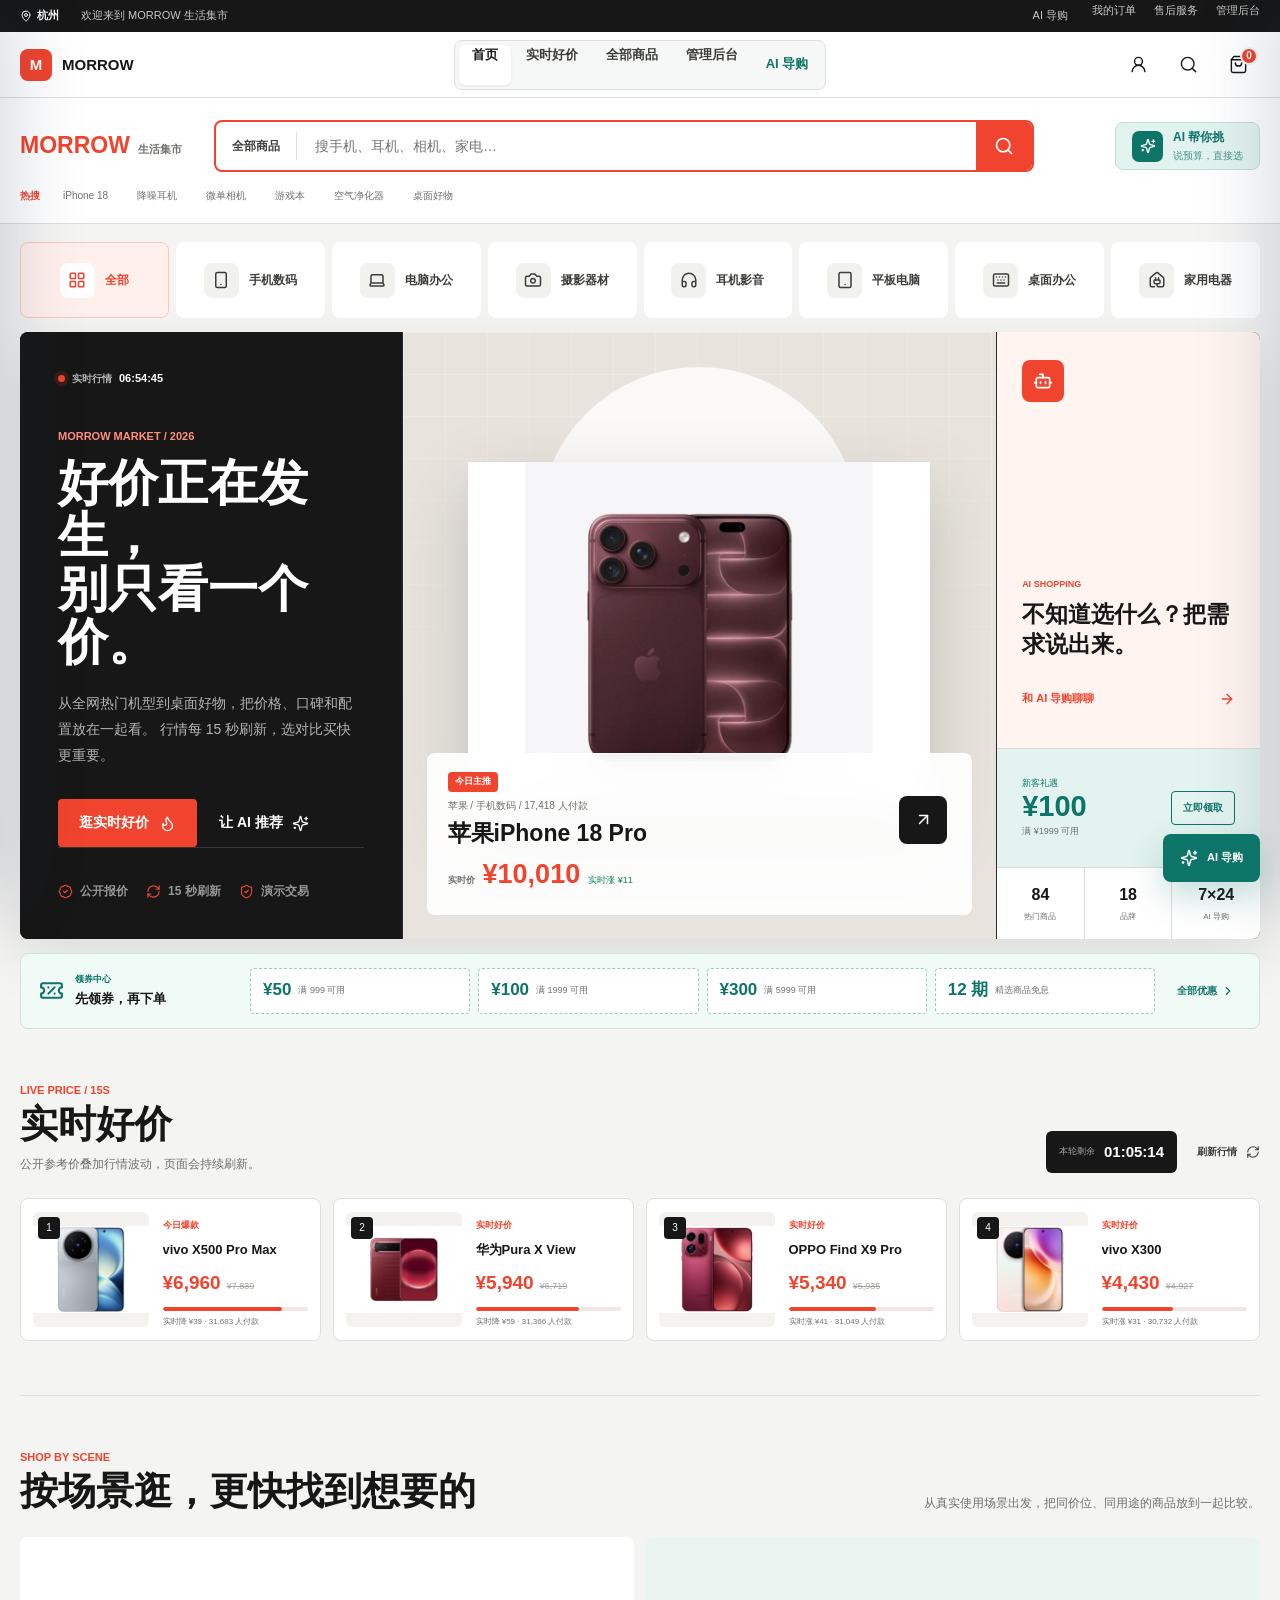
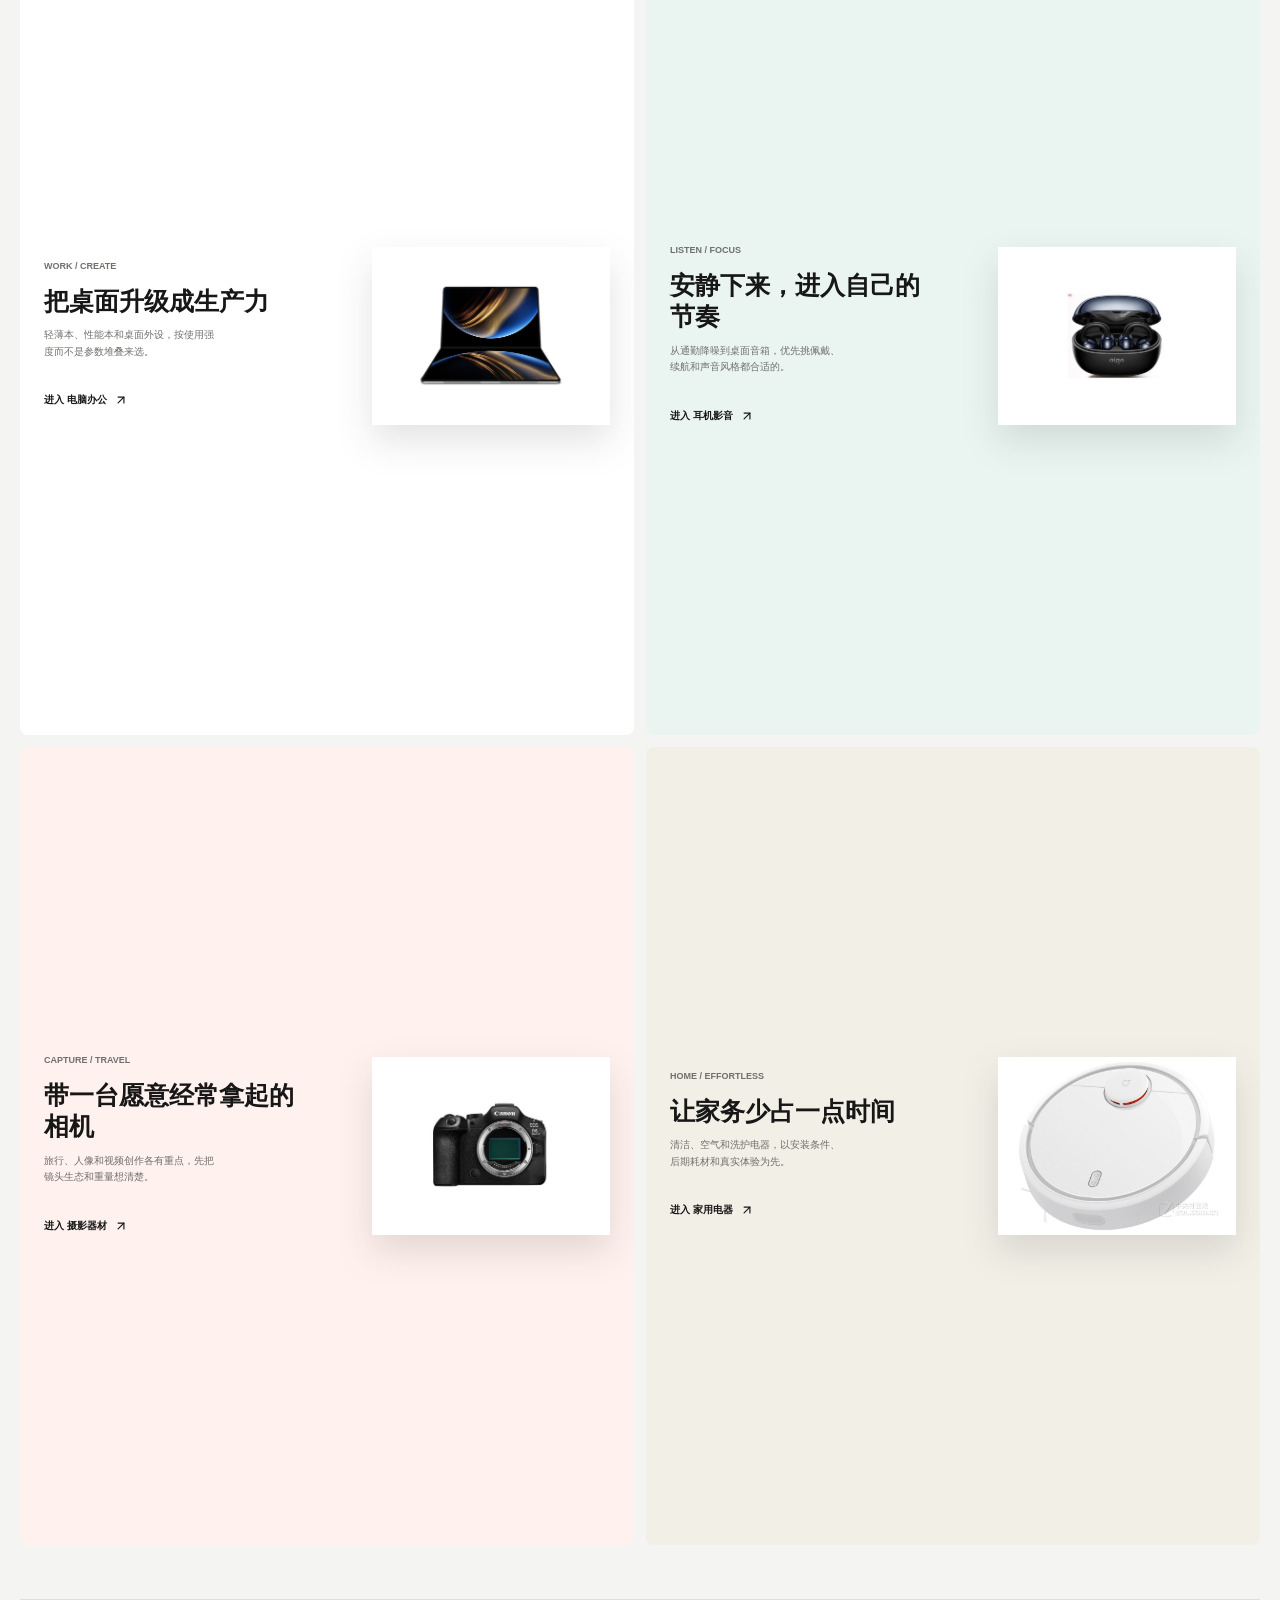
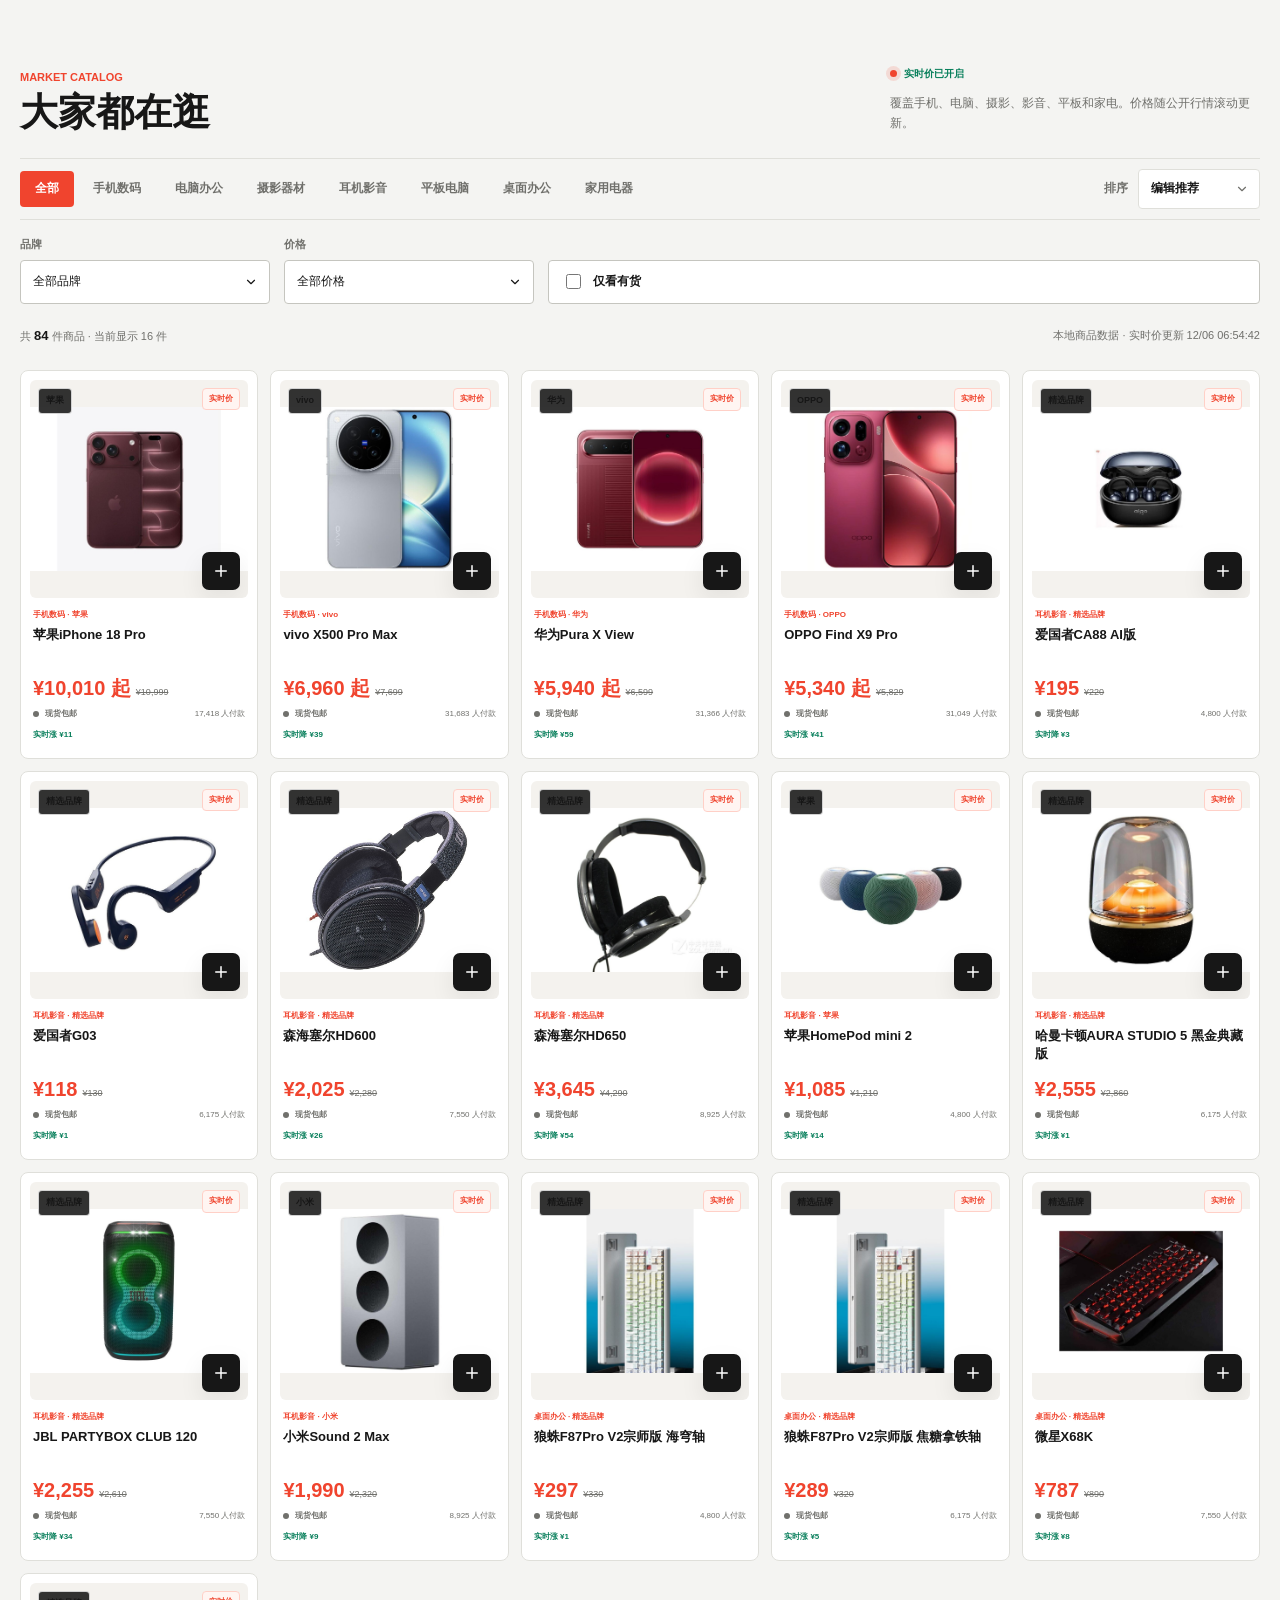
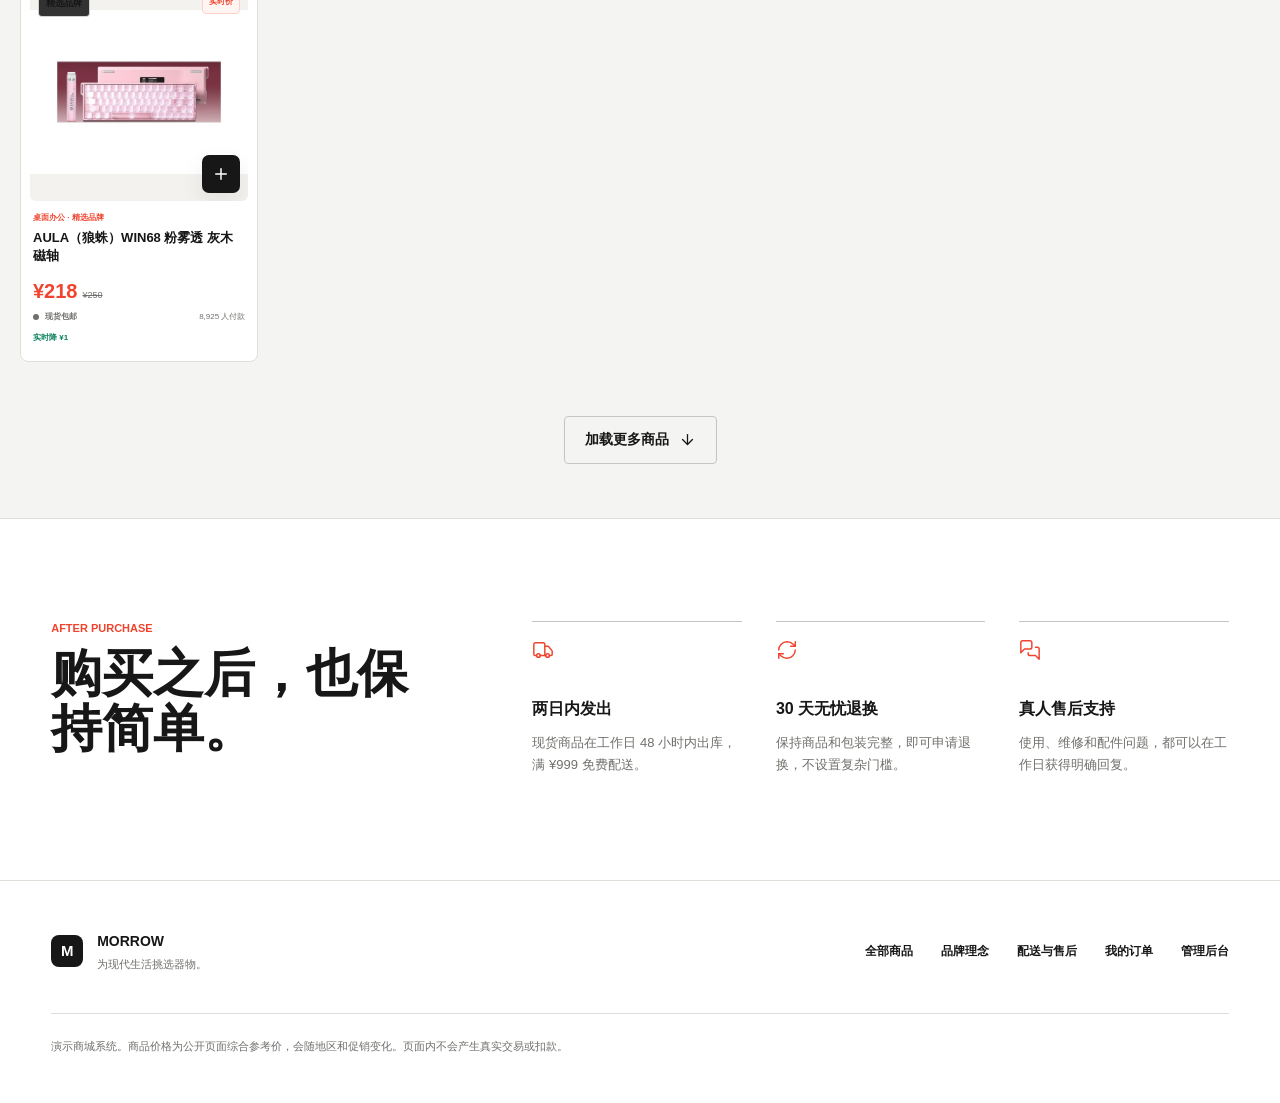
==== index.html @ 758bc99a "fix: polish responsive layout and restore admin access" ====
<!doctype html>
<html lang="zh-CN">
  <head>
    <meta charset="UTF-8" />
    <meta name="viewport" content="width=device-width, initial-scale=1" />
    <meta
      name="description"
      content="MORROW 2026 数码家电精选商城，覆盖手机、电脑、相机与家用电器。"
    />
    <meta name="theme-color" content="#f4f7fb" />
    <title>MORROW 器物商店</title>
    <link rel="icon" href="./assets/favicon.svg" type="image/svg+xml" />
    <link rel="stylesheet" href="./styles.css?v=20261019-5" />
  </head>
  <body>
    <a class="skip-link" href="#main-content">跳到主要内容</a>

    <div id="app" class="app-shell">
      <div class="market-ribbon">
        <div class="market-ribbon-inner">
          <span class="market-location">
            <i data-lucide="map-pin" aria-hidden="true"></i>
            杭州
          </span>
          <span>欢迎来到 MORROW 生活集市</span>
          <div class="market-ribbon-links">
            <button type="button" data-action="open-support">AI 导购</button>
            <a href="./orders/">我的订单</a>
            <a class="ribbon-service" href="./service/">售后服务</a>
            <a href="./admin/">管理后台</a>
          </div>
        </div>
      </div>

      <header class="site-header" aria-label="主导航">
        <a class="brand" href="#store" data-route="store" aria-label="MORROW 首页">
          <span class="brand-mark">M</span>
          <span class="brand-word">MORROW</span>
        </a>

        <nav class="desktop-nav" aria-label="商店导航">
          <a class="is-active" href="#store" data-route="store">首页</a>
          <a href="#deals" data-scroll-target="deals">实时好价</a>
          <a href="#catalog" data-scroll-target="catalog">全部商品</a>
          <a href="./admin/">管理后台</a>
          <button type="button" data-action="open-support">AI 导购</button>
        </nav>

        <div class="header-actions">
          <a class="icon-button header-account" href="./orders/" aria-label="我的订单">
            <i data-lucide="user-round" aria-hidden="true"></i>
          </a>
          <button class="icon-button" type="button" data-action="open-search" aria-label="搜索商品">
            <i data-lucide="search" aria-hidden="true"></i>
          </button>
          <button class="icon-button header-cart" type="button" data-action="open-cart" aria-label="打开购物袋">
            <i data-lucide="shopping-bag" aria-hidden="true"></i>
            <span class="cart-count" data-cart-count aria-hidden="true">0</span>
          </button>
          <button class="icon-button mobile-menu-button" type="button" data-action="open-menu" aria-label="打开菜单">
            <i data-lucide="menu" aria-hidden="true"></i>
          </button>
        </div>
      </header>

      <main id="main-content" tabindex="-1">
        <section id="store-view" class="view" data-view="store">
          <section class="market-search-band" aria-label="商品搜索">
            <div class="market-search-inner">
              <a class="market-wordmark" href="#store" data-route="store">
                <strong>MORROW</strong>
                <span>生活集市</span>
              </a>
              <form class="market-search" data-market-search role="search">
                <span class="market-search-scope">全部商品</span>
                <input
                  type="search"
                  data-market-search-input
                  placeholder="搜手机、耳机、相机、家电…"
                  autocomplete="off"
                  aria-label="搜索全部商品"
                />
                <button type="submit" aria-label="搜索">
                  <i data-lucide="search" aria-hidden="true"></i>
                </button>
              </form>
              <button class="ai-pick-button" type="button" data-action="open-support">
                <span class="ai-pick-mark"><i data-lucide="sparkles" aria-hidden="true"></i></span>
                <span><strong>AI 帮你挑</strong><small>说预算，直接选</small></span>
              </button>
            </div>
            <div class="market-hotwords" aria-label="热门搜索">
              <span>热搜</span>
              <button type="button" data-search-term="iPhone 18">iPhone 18</button>
              <button type="button" data-search-term="降噪耳机">降噪耳机</button>
              <button type="button" data-search-term="微单相机">微单相机</button>
              <button type="button" data-search-term="游戏本">游戏本</button>
              <button type="button" data-search-term="空气净化器">空气净化器</button>
              <button type="button" data-search-term="人体工学">桌面好物</button>
            </div>
          </section>

          <nav class="category-dock" aria-label="热门分类">
            <button class="category-dock-item is-active" type="button" data-category="all" data-scroll-target="catalog">
              <span><i data-lucide="layout-grid" aria-hidden="true"></i></span>
              <strong>全部</strong>
            </button>
            <button class="category-dock-item" type="button" data-category="phone" data-scroll-target="catalog">
              <span><i data-lucide="smartphone" aria-hidden="true"></i></span>
              <strong>手机数码</strong>
            </button>
            <button class="category-dock-item" type="button" data-category="computer" data-scroll-target="catalog">
              <span><i data-lucide="laptop" aria-hidden="true"></i></span>
              <strong>电脑办公</strong>
            </button>
            <button class="category-dock-item" type="button" data-category="camera" data-scroll-target="catalog">
              <span><i data-lucide="camera" aria-hidden="true"></i></span>
              <strong>摄影器材</strong>
            </button>
            <button class="category-dock-item" type="button" data-category="audio" data-scroll-target="catalog">
              <span><i data-lucide="headphones" aria-hidden="true"></i></span>
              <strong>耳机影音</strong>
            </button>
            <button class="category-dock-item" type="button" data-category="tablet" data-scroll-target="catalog">
              <span><i data-lucide="tablet" aria-hidden="true"></i></span>
              <strong>平板电脑</strong>
            </button>
            <button class="category-dock-item" type="button" data-category="desk" data-scroll-target="catalog">
              <span><i data-lucide="keyboard" aria-hidden="true"></i></span>
              <strong>桌面办公</strong>
            </button>
            <button class="category-dock-item" type="button" data-category="appliance" data-scroll-target="catalog">
              <span><i data-lucide="house-plug" aria-hidden="true"></i></span>
              <strong>家用电器</strong>
            </button>
          </nav>

          <section class="market-hero" aria-labelledby="hero-title">
            <div class="hero-discovery">
              <div class="live-status">
                <span class="live-pulse" aria-hidden="true"></span>
                <span>实时行情</span>
                <strong data-market-clock>--:--:--</strong>
              </div>
              <p class="eyebrow">MORROW MARKET / 2026</p>
              <h1 id="hero-title">好价正在发生，<br />别只看一个价。</h1>
              <p class="hero-intro">
                从全网热门机型到桌面好物，把价格、口碑和配置放在一起看。
                行情每 15 秒刷新，选对比买快更重要。
              </p>
              <div class="hero-actions">
                <a class="button button-primary" href="#deals" data-scroll-target="deals">
                  逛实时好价
                  <i data-lucide="flame" aria-hidden="true"></i>
                </a>
                <button class="text-button" type="button" data-action="open-support">
                  让 AI 推荐
                  <i data-lucide="sparkles" aria-hidden="true"></i>
                </button>
              </div>
              <div class="hero-meta" aria-label="商城服务信息">
                <span><i data-lucide="badge-check" aria-hidden="true"></i> 公开报价</span>
                <span><i data-lucide="refresh-cw" aria-hidden="true"></i> 15 秒刷新</span>
                <span><i data-lucide="shield-check" aria-hidden="true"></i> 演示交易</span>
              </div>
            </div>

            <div class="hero-feature" data-hero-product>
              <div class="hero-feature-glow" aria-hidden="true"></div>
              <div class="hero-feature-media">
                <img
                  data-hero-image
                  src="./assets/catalog/phone-009-2177461.jpg"
                  alt="本期主推商品"
                  width="1000"
                  height="750"
                />
              </div>
              <div class="hero-feature-info">
                <span class="hero-feature-label">今日主推</span>
                <p data-hero-subtitle>iPhone 18 / 2026 新品</p>
                <h2 data-hero-name>iPhone 18 Pro Max</h2>
                <div class="hero-feature-price">
                  <span>实时价</span>
                  <strong data-hero-price>¥10,999</strong>
                  <small data-hero-change>行情更新中</small>
                </div>
                <button class="stage-link" type="button" data-hero-open aria-label="查看本期主推商品">
                  <i data-lucide="arrow-up-right" aria-hidden="true"></i>
                </button>
              </div>
            </div>

            <aside class="hero-rail" aria-label="商城服务">
              <article class="hero-rail-card is-ai">
                <span class="hero-rail-icon"><i data-lucide="bot" aria-hidden="true"></i></span>
                <p>AI SHOPPING</p>
                <h2>不知道选什么？把需求说出来。</h2>
                <button type="button" data-action="open-support">
                  和 AI 导购聊聊
                  <i data-lucide="arrow-right" aria-hidden="true"></i>
                </button>
              </article>
              <article class="hero-rail-card is-coupon">
                <div>
                  <span>新客礼遇</span>
                  <strong>¥100</strong>
                  <small>满 ¥1999 可用</small>
                </div>
                <button type="button" data-action="claim-coupon">立即领取</button>
              </article>
              <div class="hero-rail-stats">
                <div><strong data-product-count>84</strong><span>热门商品</span></div>
                <div><strong data-brand-count>18</strong><span>品牌</span></div>
                <div><strong>7×24</strong><span>AI 导购</span></div>
              </div>
            </aside>
          </section>

          <section class="coupon-strip" aria-label="优惠券">
            <div class="coupon-strip-label">
              <i data-lucide="ticket-percent" aria-hidden="true"></i>
              <div><span>领券中心</span><strong>先领券，再下单</strong></div>
            </div>
            <div class="coupon-list">
              <button type="button" data-action="claim-coupon"><strong>¥50</strong><span>满 999 可用</span></button>
              <button type="button" data-action="claim-coupon"><strong>¥100</strong><span>满 1999 可用</span></button>
              <button type="button" data-action="claim-coupon"><strong>¥300</strong><span>满 5999 可用</span></button>
              <button type="button" data-action="claim-coupon"><strong>12 期</strong><span>精选商品免息</span></button>
            </div>
            <button class="coupon-more" type="button" data-action="claim-coupon">
              全部优惠
              <i data-lucide="chevron-right" aria-hidden="true"></i>
            </button>
          </section>

          <section id="deals" class="deal-section" aria-labelledby="deal-title">
            <div class="market-section-head">
              <div>
                <p class="eyebrow">LIVE PRICE / 15S</p>
                <h2 id="deal-title">实时好价</h2>
                <p>公开参考价叠加行情波动，页面会持续刷新。</p>
              </div>
              <div class="deal-head-actions">
                <div class="deal-countdown">
                  <span>本轮剩余</span>
                  <strong data-deal-countdown>--:--:--</strong>
                </div>
                <button class="text-button" type="button" data-action="refresh-prices">
                  刷新行情
                  <i data-lucide="refresh-cw" aria-hidden="true"></i>
                </button>
              </div>
            </div>
            <div class="deal-grid" data-deal-grid aria-live="polite"></div>
          </section>

          <section id="story" class="scene-section" aria-labelledby="scene-title">
            <div class="market-section-head">
              <div>
                <p class="eyebrow">SHOP BY SCENE</p>
                <h2 id="scene-title">按场景逛，更快找到想要的</h2>
              </div>
              <p>从真实使用场景出发，把同价位、同用途的商品放到一起比较。</p>
            </div>
            <div class="scene-grid" data-scene-grid></div>
          </section>

          <section id="catalog" class="catalog-section" aria-labelledby="catalog-title">
            <div class="catalog-heading">
              <div>
                <p class="eyebrow">MARKET CATALOG</p>
                <h2 id="catalog-title">大家都在逛</h2>
              </div>
              <div class="catalog-heading-note">
                <span class="live-status">
                  <span class="live-pulse" aria-hidden="true"></span>
                  实时价已开启
                </span>
                <p>覆盖手机、电脑、摄影、影音、平板和家电。价格随公开行情滚动更新。</p>
              </div>
            </div>

            <div class="catalog-toolbar">
              <div class="filter-row" aria-label="商品分类">
                <button class="filter-button is-active" type="button" data-category="all">全部</button>
                <button class="filter-button" type="button" data-category="phone">手机数码</button>
                <button class="filter-button" type="button" data-category="computer">电脑办公</button>
                <button class="filter-button" type="button" data-category="camera">摄影器材</button>
                <button class="filter-button" type="button" data-category="audio">耳机影音</button>
                <button class="filter-button" type="button" data-category="tablet">平板电脑</button>
                <button class="filter-button" type="button" data-category="desk">桌面办公</button>
                <button class="filter-button" type="button" data-category="appliance">家用电器</button>
              </div>

              <label class="sort-control">
                <span>排序</span>
                <select data-sort aria-label="商品排序">
                  <option value="featured">编辑推荐</option>
                  <option value="price-asc">价格从低到高</option>
                  <option value="price-desc">价格从高到低</option>
                  <option value="newest">新品优先</option>
                </select>
                <i data-lucide="chevron-down" aria-hidden="true"></i>
              </label>
            </div>

            <div class="advanced-filters">
              <label>
                <span>品牌</span>
                <select data-brand-filter aria-label="按品牌筛选">
                  <option value="all">全部品牌</option>
                </select>
                <i data-lucide="chevron-down" aria-hidden="true"></i>
              </label>
              <label>
                <span>价格</span>
                <select data-price-filter aria-label="按价格筛选">
                  <option value="all">全部价格</option>
                  <option value="0-1999">¥1999 以下</option>
                  <option value="2000-4999">¥2000 - ¥4999</option>
                  <option value="5000-9999">¥5000 - ¥9999</option>
                  <option value="10000-999999">¥10000 以上</option>
                </select>
                <i data-lucide="chevron-down" aria-hidden="true"></i>
              </label>
              <label class="stock-filter">
                <input type="checkbox" data-stock-filter />
                <span>仅看有货</span>
              </label>
            </div>

            <div class="catalog-meta" data-catalog-meta>
              <span>正在读取商品数据...</span>
            </div>
            <div id="catalog-grid" class="catalog-grid" aria-live="polite"></div>
            <div class="catalog-more">
              <button class="button button-secondary" type="button" data-action="load-more" hidden>
                加载更多商品
                <i data-lucide="arrow-down" aria-hidden="true"></i>
              </button>
            </div>
          </section>

          <section id="service" class="service-band" aria-labelledby="service-title">
            <div class="service-intro">
              <p class="eyebrow">AFTER PURCHASE</p>
              <h2 id="service-title">购买之后，也保持简单。</h2>
            </div>
            <div class="service-list">
              <article>
                <i data-lucide="truck" aria-hidden="true"></i>
                <h3>两日内发出</h3>
                <p>现货商品在工作日 48 小时内出库，满 ¥999 免费配送。</p>
              </article>
              <article>
                <i data-lucide="refresh-cw" aria-hidden="true"></i>
                <h3>30 天无忧退换</h3>
                <p>保持商品和包装完整，即可申请退换，不设置复杂门槛。</p>
              </article>
              <article>
                <i data-lucide="messages-square" aria-hidden="true"></i>
                <h3>真人售后支持</h3>
                <p>使用、维修和配件问题，都可以在工作日获得明确回复。</p>
              </article>
            </div>
          </section>
        </section>

        <section id="product-view" class="view page-view" data-view="product" hidden></section>
        <section id="checkout-view" class="view page-view" data-view="checkout" hidden></section>
        <section id="confirmation-view" class="view page-view" data-view="confirmation" hidden></section>
      </main>

      <footer class="site-footer">
        <div class="footer-brand">
          <span class="brand-mark">M</span>
          <div>
            <strong>MORROW</strong>
            <p>为现代生活挑选器物。</p>
          </div>
        </div>
        <div class="footer-links">
          <a href="#catalog" data-scroll-target="catalog">全部商品</a>
          <a href="#story" data-scroll-target="story">品牌理念</a>
          <a href="./service/">配送与售后</a>
          <a href="./orders/">我的订单</a>
          <a href="./admin/">管理后台</a>
        </div>
        <p class="footer-note">
          演示商城系统。商品价格为公开页面综合参考价，会随地区和促销变化。页面内不会产生真实交易或扣款。
        </p>
      </footer>
    </div>

    <div class="search-overlay" data-search-overlay hidden>
      <div class="search-panel" role="dialog" aria-modal="true" aria-labelledby="search-title">
        <div class="search-panel-head">
          <h2 id="search-title">搜索器物</h2>
          <button class="icon-button" type="button" data-action="close-search" aria-label="关闭搜索">
            <i data-lucide="x" aria-hidden="true"></i>
          </button>
        </div>
        <label class="search-field">
          <i data-lucide="search" aria-hidden="true"></i>
          <input
            type="search"
            data-search-input
            placeholder="搜索 iPhone、Mate、相机或家电"
            autocomplete="off"
          />
        </label>
        <div class="search-suggestions">
          <p>常用搜索</p>
          <button type="button" data-search-term="iPhone 18">iPhone 18</button>
          <button type="button" data-search-term="Mate 80">Mate 80</button>
          <button type="button" data-search-term="相机">相机</button>
          <button type="button" data-search-term="小米">小米</button>
        </div>
      </div>
    </div>

    <div class="drawer-scrim" data-drawer-scrim hidden></div>

    <aside class="cart-drawer" data-cart-drawer aria-hidden="true" aria-labelledby="cart-title">
      <div class="drawer-head">
        <div>
          <p class="eyebrow">YOUR BAG</p>
          <h2 id="cart-title">购物袋</h2>
        </div>
        <button class="icon-button" type="button" data-action="close-cart" aria-label="关闭购物袋">
          <i data-lucide="x" aria-hidden="true"></i>
        </button>
      </div>
      <div class="cart-content" data-cart-content></div>
      <div class="cart-footer" data-cart-footer></div>
    </aside>

    <aside class="mobile-menu" data-mobile-menu aria-hidden="true" aria-labelledby="mobile-menu-title">
      <div class="drawer-head">
        <div>
          <p class="eyebrow">NAVIGATION</p>
          <h2 id="mobile-menu-title">菜单</h2>
        </div>
        <button class="icon-button" type="button" data-action="close-menu" aria-label="关闭菜单">
          <i data-lucide="x" aria-hidden="true"></i>
        </button>
      </div>
      <nav class="mobile-nav-links" aria-label="移动端导航">
        <a href="#catalog" data-scroll-target="catalog">选购</a>
        <a href="./service/">配送与售后</a>
        <a href="./orders/">我的订单</a>
        <a href="./admin/">管理后台</a>
        <button type="button" data-action="open-search">搜索</button>
      </nav>
      <p class="mobile-menu-note">MORROW 器物商店 / 演示版本</p>
    </aside>

    <div id="toast-region" class="toast-region" aria-live="polite" aria-atomic="true"></div>

    <script src="./data/catalog.js?v=20261019-5"></script>
    <script src="./assets/vendor/lucide.min.js"></script>
    <script src="./support.js?v=20261019-5" defer></script>
    <script src="./app.js?v=20261019-5" defer></script>
  </body>
</html>
---- styles.css ----
:root {
  --paper: #f4f7fb;
  --paper-deep: #e8edf3;
  --surface: #ffffff;
  --surface-muted: #edf1f6;
  --ink: #0c1015;
  --ink-soft: #303844;
  --muted: #697386;
  --line: #d6dde7;
  --line-strong: #b9c3d0;
  --accent: #1e4fff;
  --accent-strong: #1041e3;
  --accent-soft: #e7ecff;
  --success: #126b4a;
  --success-soft: #e3f3ed;
  --error: #b42318;
  --error-soft: #fdecea;
  --shadow-soft: 0 20px 60px rgba(28, 47, 82, 0.11);
  --shadow-card: 0 16px 38px rgba(28, 47, 82, 0.09);
  --font-display: "Segoe UI Variable Display", "Bahnschrift", "Arial Narrow",
    "Microsoft YaHei", sans-serif;
  --font-body: "Segoe UI Variable Text", "Aptos", "Microsoft YaHei", sans-serif;
  --radius-sm: 2px;
  --radius-md: 4px;
  --header-height: 76px;
}

* {
  box-sizing: border-box;
}

html {
  scroll-behavior: smooth;
}

body {
  margin: 0;
  min-width: 320px;
  background: var(--paper);
  color: var(--ink);
  font-family: var(--font-body);
  font-size: 16px;
  line-height: 1.55;
  -webkit-font-smoothing: antialiased;
  text-rendering: optimizeLegibility;
}

body.is-locked {
  overflow: hidden;
}

button,
input,
select,
textarea {
  color: inherit;
  font: inherit;
}

button,
a {
  -webkit-tap-highlight-color: transparent;
}

button {
  border: 0;
}

a {
  color: inherit;
  text-decoration: none;
}

img {
  display: block;
  max-width: 100%;
}

h1,
h2,
h3,
p {
  margin: 0;
}

h1,
h2,
h3,
.brand-word,
.price,
.metric-value {
  font-family: var(--font-display);
  letter-spacing: 0;
}

button:focus-visible,
a:focus-visible,
input:focus-visible,
select:focus-visible,
textarea:focus-visible {
  outline: 2px solid var(--accent);
  outline-offset: 3px;
}

::selection {
  background: var(--accent);
  color: #ffffff;
}

[hidden] {
  display: none !important;
}

.skip-link {
  position: fixed;
  z-index: 2000;
  top: 12px;
  left: 12px;
  padding: 10px 14px;
  transform: translateY(-160%);
  background: var(--ink);
  color: #ffffff;
  opacity: 0;
  transition: transform 180ms ease;
  visibility: hidden;
}

.skip-link:focus {
  transform: translateY(0);
  opacity: 1;
  visibility: visible;
}

.app-shell {
  min-height: 100vh;
  min-height: 100dvh;
}

.site-header {
  position: sticky;
  z-index: 100;
  top: 0;
  display: grid;
  grid-template-columns: 1fr auto 1fr;
  align-items: center;
  height: var(--header-height);
  padding: 0 clamp(20px, 4vw, 64px);
  border-bottom: 1px solid rgba(185, 195, 208, 0.66);
  background: rgba(244, 247, 251, 0.88);
  backdrop-filter: blur(18px);
}

.brand {
  display: inline-flex;
  align-items: center;
  justify-self: start;
  gap: 10px;
  min-height: 44px;
}

.brand-mark {
  display: grid;
  width: 29px;
  height: 29px;
  place-items: center;
  border-radius: var(--radius-md);
  background: var(--ink);
  color: #ffffff;
  font-family: var(--font-display);
  font-size: 14px;
  font-weight: 800;
}

.brand-word {
  font-size: 14px;
  font-weight: 800;
}

.desktop-nav {
  display: flex;
  align-items: center;
  gap: clamp(20px, 2.5vw, 36px);
  justify-self: center;
  font-size: 14px;
  font-weight: 650;
}

.desktop-nav a,
.footer-links a {
  position: relative;
}

.desktop-nav a::after,
.footer-links a::after {
  position: absolute;
  right: 0;
  bottom: -4px;
  left: 0;
  height: 1px;
  transform: scaleX(0);
  transform-origin: right;
  background: currentColor;
  content: "";
  transition: transform 180ms ease;
}

.desktop-nav a:hover::after,
.footer-links a:hover::after {
  transform: scaleX(1);
  transform-origin: left;
}

.header-actions {
  display: flex;
  align-items: center;
  gap: 6px;
  justify-self: end;
}

.icon-button {
  position: relative;
  display: inline-grid;
  width: 44px;
  height: 44px;
  cursor: pointer;
  place-items: center;
  border-radius: var(--radius-md);
  background: transparent;
  color: var(--ink);
  transition:
    background-color 180ms ease,
    transform 180ms ease;
}

.icon-button:hover {
  background: var(--paper-deep);
}

.icon-button:active {
  transform: scale(0.96);
}

.icon-button svg {
  width: 19px;
  height: 19px;
  stroke-width: 1.8;
}

.cart-count {
  position: absolute;
  top: 4px;
  right: 2px;
  display: grid;
  min-width: 18px;
  height: 18px;
  padding: 0 4px;
  place-items: center;
  border: 2px solid var(--paper);
  border-radius: 999px;
  background: var(--accent);
  color: #ffffff;
  font-size: 10px;
  font-weight: 800;
  line-height: 1;
}

.mobile-menu-button {
  display: none;
}

.view {
  animation: view-in 420ms cubic-bezier(0.22, 1, 0.36, 1) both;
}

.view.is-leaving {
  animation: view-out 160ms ease both;
}

@keyframes view-in {
  from {
    opacity: 0;
    transform: translateY(12px);
  }
  to {
    opacity: 1;
    transform: translateY(0);
  }
}

@keyframes view-out {
  to {
    opacity: 0;
  }
}

.eyebrow {
  color: var(--accent);
  font-size: 11px;
  font-weight: 800;
  line-height: 1.3;
}

.button {
  display: inline-flex;
  min-height: 48px;
  align-items: center;
  justify-content: center;
  gap: 10px;
  padding: 0 20px;
  cursor: pointer;
  border: 1px solid transparent;
  border-radius: var(--radius-sm);
  font-size: 14px;
  font-weight: 750;
  white-space: nowrap;
  transition:
    transform 180ms ease,
    background-color 180ms ease,
    border-color 180ms ease,
    color 180ms ease;
}

.button:hover {
  transform: translateY(-2px);
}

.button:active {
  transform: translateY(0) scale(0.99);
}

.button svg,
.text-button svg {
  width: 17px;
  height: 17px;
  stroke-width: 1.8;
}

.button-primary {
  background: var(--accent);
  color: #ffffff;
}

.button-primary:hover {
  background: var(--accent-strong);
}

.button-secondary {
  border-color: var(--line-strong);
  background: transparent;
  color: var(--ink);
}

.button-secondary:hover {
  border-color: var(--ink);
  background: var(--surface);
}

.button-light {
  border-color: rgba(255, 255, 255, 0.28);
  background: #ffffff;
  color: var(--ink);
}

.button-block {
  width: 100%;
}

.text-button {
  display: inline-flex;
  min-height: 44px;
  align-items: center;
  gap: 9px;
  padding: 0;
  cursor: pointer;
  background: transparent;
  color: var(--ink-soft);
  font-size: 14px;
  font-weight: 700;
}

.text-button:hover {
  color: var(--accent);
}

.hero {
  display: grid;
  min-height: calc(100dvh - var(--header-height));
  grid-template-columns: minmax(360px, 0.86fr) minmax(480px, 1.14fr);
  gap: clamp(32px, 5vw, 88px);
  align-items: center;
  padding: clamp(52px, 7vw, 104px) clamp(20px, 4vw, 64px) clamp(44px, 6vw, 84px);
}

.hero-copy {
  max-width: 590px;
  padding-top: 18px;
}

.hero h1 {
  max-width: 640px;
  margin-top: 18px;
  font-size: clamp(58px, 7.4vw, 116px);
  font-weight: 760;
  line-height: 0.91;
}

.hero-intro {
  max-width: 480px;
  margin-top: 30px;
  color: var(--muted);
  font-size: clamp(16px, 1.4vw, 19px);
  line-height: 1.75;
}

.hero-actions {
  display: flex;
  flex-wrap: wrap;
  align-items: center;
  gap: 22px;
  margin-top: 34px;
}

.hero-meta {
  display: flex;
  flex-wrap: wrap;
  gap: 18px;
  margin-top: 42px;
  color: var(--muted);
  font-size: 12px;
  font-weight: 650;
}

.hero-meta span {
  display: inline-flex;
  align-items: center;
  gap: 7px;
}

.hero-meta svg {
  width: 15px;
  height: 15px;
  color: var(--accent);
  stroke-width: 1.8;
}

.hero-stage {
  position: relative;
  min-height: 620px;
  align-self: end;
  border-radius: var(--radius-md);
  background:
    linear-gradient(135deg, rgba(255, 255, 255, 0.62), transparent 52%),
    var(--paper-deep);
  overflow: hidden;
}

.hero-stage::before {
  position: absolute;
  z-index: 0;
  top: 11%;
  right: 8%;
  width: 56%;
  height: 56%;
  border: 1px solid rgba(30, 79, 255, 0.2);
  border-radius: 50%;
  content: "";
}

.hero-stage-image {
  position: absolute;
  inset: 0 18% 0 10%;
}

.hero-stage-image img {
  width: 100%;
  height: 100%;
  object-fit: cover;
  object-position: center 58%;
}

.hero-product-note {
  position: absolute;
  right: 24px;
  bottom: 24px;
  display: grid;
  max-width: 290px;
  grid-template-columns: auto 1fr auto;
  gap: 12px;
  align-items: start;
  padding: 18px;
  border: 1px solid rgba(255, 255, 255, 0.74);
  border-radius: var(--radius-md);
  background: rgba(255, 255, 255, 0.86);
  box-shadow: var(--shadow-card);
  backdrop-filter: blur(16px);
}

.status-dot {
  width: 8px;
  height: 8px;
  margin-top: 5px;
  border-radius: 50%;
  background: var(--success);
  box-shadow: 0 0 0 4px var(--success-soft);
}

.hero-product-note p {
  color: var(--muted);
  font-size: 11px;
  font-weight: 750;
}

.hero-product-note strong {
  display: block;
  margin-top: 2px;
  font-family: var(--font-display);
  font-size: 15px;
}

.hero-product-note span {
  display: block;
  margin-top: 3px;
  color: var(--muted);
  font-size: 11px;
}

.hero-price {
  margin-top: 0;
  color: var(--accent);
  font-size: 15px;
}

.stage-link {
  position: absolute;
  top: 24px;
  right: 24px;
  display: grid;
  width: 48px;
  height: 48px;
  cursor: pointer;
  place-items: center;
  border-radius: var(--radius-sm);
  background: var(--accent);
  color: #ffffff;
  transition:
    transform 180ms ease,
    background-color 180ms ease;
}

.stage-link:hover {
  transform: translateY(-2px);
  background: var(--accent-strong);
}

.stage-link svg {
  width: 19px;
  height: 19px;
}

.statement-band {
  padding: clamp(72px, 8vw, 124px) clamp(20px, 4vw, 64px);
  border-top: 1px solid var(--line);
  border-bottom: 1px solid var(--line);
  background: var(--paper-deep);
}

.statement-layout {
  display: grid;
  max-width: 1420px;
  grid-template-columns: minmax(0, 1.15fr) minmax(320px, 0.85fr);
  gap: clamp(52px, 8vw, 140px);
  align-items: end;
  margin: 22px auto 0;
}

.statement-layout h2 {
  max-width: 840px;
  font-size: clamp(38px, 5vw, 76px);
  font-weight: 720;
  line-height: 1.08;
}

.statement-copy > p {
  max-width: 560px;
  color: var(--muted);
  font-size: 16px;
  line-height: 1.85;
}

.statement-metrics {
  display: grid;
  grid-template-columns: repeat(3, minmax(0, 1fr));
  gap: 18px;
  margin-top: 42px;
  padding-top: 24px;
  border-top: 1px solid var(--line-strong);
}

.statement-metrics strong {
  display: block;
  font-family: var(--font-display);
  font-size: clamp(25px, 2.4vw, 38px);
  line-height: 1;
}

.statement-metrics span {
  display: block;
  margin-top: 10px;
  color: var(--muted);
  font-size: 11px;
}

.catalog-section {
  padding: clamp(76px, 8vw, 128px) clamp(20px, 4vw, 64px);
}

.catalog-heading {
  display: grid;
  max-width: 1420px;
  grid-template-columns: minmax(0, 1fr) minmax(260px, 420px);
  gap: 48px;
  align-items: end;
  margin: 0 auto;
}

.catalog-heading h2 {
  margin-top: 12px;
  font-size: clamp(42px, 5vw, 72px);
  font-weight: 730;
  line-height: 1;
}

.catalog-heading > p {
  color: var(--muted);
  font-size: 15px;
  line-height: 1.75;
}

.catalog-toolbar {
  display: flex;
  max-width: 1420px;
  align-items: center;
  justify-content: space-between;
  gap: 32px;
  margin: 46px auto 28px;
  padding: 16px 0;
  border-top: 1px solid var(--line);
  border-bottom: 1px solid var(--line);
}

.filter-row {
  display: flex;
  align-items: center;
  gap: 4px;
  overflow-x: auto;
  scrollbar-width: none;
}

.filter-row::-webkit-scrollbar {
  display: none;
}

.filter-button {
  min-height: 40px;
  padding: 0 15px;
  cursor: pointer;
  border-radius: var(--radius-sm);
  background: transparent;
  color: var(--muted);
  font-size: 13px;
  font-weight: 700;
  white-space: nowrap;
  transition:
    background-color 180ms ease,
    color 180ms ease;
}

.filter-button:hover {
  color: var(--ink);
}

.filter-button.is-active {
  background: var(--ink);
  color: #ffffff;
}

.sort-control {
  position: relative;
  display: flex;
  flex: 0 0 auto;
  align-items: center;
  gap: 10px;
  color: var(--muted);
  font-size: 12px;
  font-weight: 700;
}

.sort-control select {
  min-height: 40px;
  padding: 0 36px 0 12px;
  cursor: pointer;
  appearance: none;
  border: 1px solid var(--line);
  border-radius: var(--radius-sm);
  background: var(--surface);
  color: var(--ink);
  font-size: 12px;
}

.sort-control svg {
  position: absolute;
  right: 11px;
  width: 14px;
  height: 14px;
  pointer-events: none;
}

.catalog-grid {
  display: grid;
  max-width: 1420px;
  grid-auto-flow: dense;
  grid-template-columns: repeat(4, minmax(0, 1fr));
  gap: clamp(36px, 4vw, 68px) clamp(16px, 2.2vw, 32px);
  margin: 0 auto;
}

.product-card {
  position: relative;
  min-width: 0;
}

.product-card.is-featured {
  grid-column: span 2;
}

.product-card-media {
  position: relative;
  aspect-ratio: 4 / 5;
  cursor: pointer;
  border-radius: var(--radius-sm);
  background: var(--surface-muted);
  overflow: hidden;
}

.product-card.is-featured .product-card-media {
  aspect-ratio: 16 / 10.5;
}

.product-card-media img {
  width: 100%;
  height: 100%;
  object-fit: cover;
  transition: transform 700ms cubic-bezier(0.22, 1, 0.36, 1);
}

.product-card:hover .product-card-media img {
  transform: scale(1.035);
}

.quick-add {
  position: absolute;
  right: 12px;
  bottom: 12px;
  display: grid;
  width: 46px;
  height: 46px;
  transform: translateY(8px);
  cursor: pointer;
  place-items: center;
  border-radius: var(--radius-sm);
  background: var(--surface);
  color: var(--ink);
  box-shadow: var(--shadow-card);
  opacity: 0;
  transition:
    opacity 180ms ease,
    transform 180ms ease,
    background-color 180ms ease,
    color 180ms ease;
}

.product-card:hover .quick-add,
.quick-add:focus-visible {
  transform: translateY(0);
  opacity: 1;
}

.quick-add:hover {
  background: var(--accent);
  color: #ffffff;
}

.quick-add:disabled {
  cursor: not-allowed;
  background: var(--surface-muted);
  color: var(--muted);
}

.quick-add svg {
  width: 18px;
  height: 18px;
}

.product-card-content {
  display: grid;
  grid-template-columns: minmax(0, 1fr) auto;
  gap: 14px;
  align-items: start;
  padding-top: 15px;
}

.product-card-series {
  color: var(--muted);
  font-size: 10px;
  font-weight: 750;
}

.product-card h3 {
  margin-top: 5px;
  font-size: 15px;
  font-weight: 720;
  line-height: 1.35;
}

.product-card-description {
  max-width: 42ch;
  margin-top: 8px;
  color: var(--muted);
  font-size: 12px;
  line-height: 1.6;
}

.product-card-variant-note {
  margin-top: 9px;
  color: var(--accent);
  font-size: 10px;
  font-weight: 750;
}

.product-card-price {
  display: flex;
  align-items: baseline;
  gap: 7px;
  padding-top: 17px;
  font-family: var(--font-display);
  font-size: 14px;
  font-weight: 720;
  white-space: nowrap;
}

.product-card-price del {
  color: var(--muted);
  font-size: 11px;
  font-weight: 500;
}

.product-stock {
  display: inline-flex;
  align-items: center;
  gap: 6px;
  margin-top: 10px;
  color: var(--success);
  font-size: 10px;
  font-weight: 750;
}

.product-stock::before {
  width: 6px;
  height: 6px;
  border-radius: 50%;
  background: currentColor;
  content: "";
}

.product-stock.is-low {
  color: var(--error);
}

.catalog-empty {
  grid-column: 1 / -1;
  display: grid;
  min-height: 360px;
  place-items: center;
  border: 1px solid var(--line);
  border-radius: var(--radius-md);
  background: var(--surface);
  text-align: center;
}

.catalog-empty-inner {
  max-width: 420px;
  padding: 40px 20px;
}

.catalog-empty svg {
  width: 30px;
  height: 30px;
  color: var(--accent);
  stroke-width: 1.5;
}

.catalog-empty h3 {
  margin-top: 18px;
  font-size: 22px;
}

.catalog-empty p {
  margin-top: 8px;
  color: var(--muted);
  font-size: 14px;
}

.catalog-empty .button {
  margin-top: 24px;
}

.skeleton-card {
  min-width: 0;
}

.skeleton-card.is-featured {
  grid-column: span 2;
}

.skeleton-media {
  aspect-ratio: 4 / 5;
  border-radius: var(--radius-sm);
  background:
    linear-gradient(100deg, transparent 30%, rgba(255, 255, 255, 0.76) 50%, transparent 70%),
    var(--paper-deep);
  background-size: 220% 100%;
  animation: shimmer 1.2s linear infinite;
}

.skeleton-card.is-featured .skeleton-media {
  aspect-ratio: 16 / 10.5;
}

.skeleton-line {
  height: 12px;
  margin-top: 14px;
  border-radius: 999px;
  background: var(--paper-deep);
}

.skeleton-line.is-short {
  width: 58%;
}

@keyframes shimmer {
  to {
    background-position: -220% 0;
  }
}

.service-band {
  display: grid;
  grid-template-columns: minmax(280px, 0.72fr) minmax(560px, 1.28fr);
  gap: clamp(44px, 7vw, 120px);
  padding: clamp(76px, 8vw, 124px) clamp(20px, 4vw, 64px);
  border-top: 1px solid var(--line);
  background: var(--surface);
}

.service-intro h2 {
  margin-top: 12px;
  font-size: clamp(36px, 4vw, 58px);
  line-height: 1.06;
}

.service-list {
  display: grid;
  grid-template-columns: repeat(3, minmax(0, 1fr));
  gap: 34px;
  align-items: start;
}

.service-list article {
  padding-top: 17px;
  border-top: 1px solid var(--line-strong);
}

.service-list svg {
  width: 22px;
  height: 22px;
  color: var(--accent);
  stroke-width: 1.6;
}

.service-list h3 {
  margin-top: 28px;
  font-size: 16px;
}

.service-list p {
  margin-top: 10px;
  color: var(--muted);
  font-size: 13px;
  line-height: 1.75;
}

.site-footer {
  display: grid;
  grid-template-columns: 1fr auto;
  gap: 40px;
  align-items: center;
  padding: 48px clamp(20px, 4vw, 64px);
  border-top: 1px solid var(--line);
  background: var(--surface);
  color: var(--ink);
}

.footer-brand {
  display: flex;
  align-items: center;
  gap: 14px;
}

.footer-brand .brand-mark {
  background: var(--ink);
  color: #ffffff;
}

.footer-brand strong {
  font-family: var(--font-display);
  font-size: 14px;
}

.footer-brand p,
.footer-note {
  margin-top: 3px;
  color: var(--muted);
  font-size: 11px;
}

.footer-links {
  display: flex;
  gap: 28px;
  font-size: 12px;
  font-weight: 650;
}

.footer-note {
  grid-column: 1 / -1;
  margin: 0;
  padding-top: 24px;
  border-top: 1px solid var(--line);
}

.page-view {
  min-height: calc(100dvh - var(--header-height));
  padding: clamp(40px, 5vw, 76px) clamp(20px, 4vw, 64px) 96px;
}

.page-topline {
  display: flex;
  max-width: 1420px;
  align-items: center;
  justify-content: space-between;
  gap: 20px;
  margin: 0 auto 34px;
  padding-bottom: 18px;
  border-bottom: 1px solid var(--line);
}

.back-button {
  display: inline-flex;
  min-height: 44px;
  align-items: center;
  gap: 9px;
  padding: 0;
  cursor: pointer;
  background: transparent;
  color: var(--muted);
  font-size: 13px;
  font-weight: 700;
}

.back-button:hover {
  color: var(--ink);
}

.back-button svg {
  width: 17px;
  height: 17px;
}

.page-kicker {
  color: var(--muted);
  font-size: 11px;
  font-weight: 750;
}

.product-detail {
  display: grid;
  max-width: 1420px;
  grid-template-columns: minmax(0, 1.08fr) minmax(380px, 0.92fr);
  gap: clamp(44px, 7vw, 112px);
  align-items: start;
  margin: 0 auto;
}

.product-gallery {
  display: grid;
  grid-template-columns: 82px minmax(0, 1fr);
  gap: 14px;
}

.gallery-main {
  position: relative;
  grid-column: 2;
  grid-row: 1;
  aspect-ratio: 4 / 5;
  border-radius: var(--radius-sm);
  background: var(--surface-muted);
  overflow: hidden;
}

.gallery-main img {
  width: 100%;
  height: 100%;
  object-fit: cover;
  transition:
    transform 260ms ease,
    filter 260ms ease;
}

.gallery-main.is-panorama {
  aspect-ratio: 16 / 10;
  background: #090b0e;
}

.gallery-thumbnails {
  display: grid;
  grid-column: 1;
  grid-row: 1;
  align-content: start;
  gap: 10px;
}

.gallery-thumb {
  aspect-ratio: 1;
  padding: 0;
  cursor: pointer;
  border: 1px solid transparent;
  border-radius: var(--radius-sm);
  background: var(--surface-muted);
  overflow: hidden;
}

.gallery-thumb.is-active {
  border-color: var(--accent);
}

.gallery-thumb img {
  width: 100%;
  height: 100%;
  object-fit: cover;
  transition:
    transform 260ms ease,
    filter 260ms ease;
}

.gallery-counter {
  position: absolute;
  right: 14px;
  bottom: 14px;
  min-width: 48px;
  padding: 7px 9px;
  border-radius: 999px;
  background: rgba(14, 18, 24, 0.78);
  color: #ffffff;
  font-size: 11px;
  font-weight: 750;
  text-align: center;
  backdrop-filter: blur(8px);
}

.product-info {
  position: sticky;
  top: calc(var(--header-height) + 32px);
}

.product-info .series {
  color: var(--accent);
  font-size: 11px;
  font-weight: 800;
}

.product-info h1 {
  margin-top: 11px;
  font-size: clamp(42px, 5vw, 72px);
  font-weight: 730;
  line-height: 1;
}

.product-rating {
  display: flex;
  flex-wrap: wrap;
  align-items: center;
  gap: 12px;
  margin-top: 18px;
  color: var(--muted);
  font-size: 12px;
}

.rating-stars {
  display: inline-flex;
  gap: 2px;
  color: var(--accent);
}

.rating-stars svg {
  width: 14px;
  height: 14px;
  fill: currentColor;
  stroke-width: 1.5;
}

.product-price-line {
  display: flex;
  align-items: baseline;
  gap: 12px;
  margin-top: 24px;
  font-family: var(--font-display);
}

.product-price-line .price {
  font-size: 25px;
  font-weight: 750;
}

.product-price-line del {
  color: var(--muted);
  font-size: 14px;
}

.product-description {
  max-width: 58ch;
  margin-top: 22px;
  color: var(--muted);
  font-size: 15px;
  line-height: 1.8;
}

.selected-variant-summary {
  margin-top: 10px;
  color: var(--muted);
  font-size: 13px;
  font-weight: 650;
}

.option-section {
  margin-top: 32px;
  padding-top: 25px;
  border-top: 1px solid var(--line);
}

.option-head {
  display: flex;
  align-items: center;
  justify-content: space-between;
  gap: 20px;
}

.option-head strong {
  font-size: 13px;
}

.option-head span {
  color: var(--muted);
  font-size: 12px;
}

.color-options {
  display: flex;
  flex-wrap: wrap;
  gap: 10px;
  margin-top: 14px;
}

.variant-options {
  display: flex;
  flex-wrap: wrap;
  gap: 10px;
  margin-top: 14px;
}

.variant-option {
  display: grid;
  min-width: 118px;
  min-height: 55px;
  align-content: center;
  gap: 3px;
  padding: 8px 14px;
  cursor: pointer;
  border: 1px solid var(--line);
  border-radius: var(--radius-sm);
  background: var(--surface);
  color: var(--muted);
  text-align: left;
}

.variant-option strong {
  color: inherit;
  font-size: 13px;
}

.variant-option span {
  color: var(--muted);
  font-size: 10px;
}

.variant-option:hover,
.variant-option.is-active {
  border-color: var(--ink);
  background: var(--ink);
  color: #ffffff;
}

.variant-option:hover span,
.variant-option.is-active span {
  color: rgba(255, 255, 255, 0.72);
}

.color-option {
  display: inline-flex;
  min-height: 44px;
  align-items: center;
  gap: 9px;
  padding: 0 14px;
  cursor: pointer;
  border: 1px solid var(--line);
  border-radius: var(--radius-sm);
  background: transparent;
  color: var(--muted);
  font-size: 12px;
  font-weight: 700;
}

.color-option:hover,
.color-option.is-active {
  border-color: var(--ink);
  color: var(--ink);
}

.color-swatch {
  width: 16px;
  height: 16px;
  border: 1px solid rgba(12, 16, 21, 0.15);
  border-radius: 50%;
  background: var(--swatch);
  box-shadow: inset 0 0 0 2px rgba(255, 255, 255, 0.32);
}

.purchase-row {
  display: grid;
  grid-template-columns: 120px minmax(0, 1fr);
  gap: 12px;
  margin-top: 18px;
}

.quantity-stepper {
  display: grid;
  min-height: 50px;
  grid-template-columns: 40px 1fr 40px;
  align-items: center;
  border: 1px solid var(--line-strong);
  border-radius: var(--radius-sm);
  background: var(--surface);
}

.quantity-stepper button {
  display: grid;
  height: 100%;
  cursor: pointer;
  place-items: center;
  background: transparent;
}

.quantity-stepper button:disabled {
  cursor: not-allowed;
  color: var(--line-strong);
}

.quantity-stepper button svg {
  width: 15px;
  height: 15px;
}

.quantity-stepper output {
  text-align: center;
  font-size: 13px;
  font-weight: 750;
}

.stock-warning {
  display: flex;
  align-items: center;
  gap: 7px;
  margin-top: 13px;
  color: var(--error);
  font-size: 12px;
}

.stock-warning svg {
  width: 15px;
  height: 15px;
}

.delivery-panel {
  display: grid;
  gap: 13px;
  margin-top: 28px;
  padding: 20px;
  border: 1px solid var(--line);
  border-radius: var(--radius-md);
  background: var(--surface);
}

.delivery-panel div {
  display: grid;
  grid-template-columns: 22px minmax(0, 1fr);
  gap: 11px;
  color: var(--muted);
  font-size: 12px;
  line-height: 1.65;
}

.delivery-panel svg {
  width: 17px;
  height: 17px;
  color: var(--accent);
}

.product-facts {
  margin-top: 28px;
}

.product-facts summary {
  min-height: 48px;
  cursor: pointer;
  border-top: 1px solid var(--line);
  font-size: 13px;
  font-weight: 750;
  line-height: 48px;
}

.product-facts p {
  padding: 0 0 22px;
  color: var(--muted);
  font-size: 13px;
  line-height: 1.75;
}

.search-overlay {
  position: fixed;
  z-index: 400;
  inset: 0;
  display: grid;
  place-items: start center;
  padding: max(10vh, 80px) 20px 20px;
  background: rgba(12, 16, 21, 0.48);
  backdrop-filter: blur(10px);
}

.search-panel {
  width: min(720px, 100%);
  padding: 26px;
  border-radius: var(--radius-md);
  background: var(--paper);
  box-shadow: var(--shadow-soft);
}

.search-panel-head,
.drawer-head {
  display: flex;
  align-items: flex-start;
  justify-content: space-between;
  gap: 20px;
}

.search-panel h2,
.drawer-head h2 {
  margin-top: 4px;
  font-family: var(--font-display);
  font-size: 26px;
  line-height: 1.1;
}

.search-field {
  display: grid;
  min-height: 58px;
  grid-template-columns: 24px 1fr;
  gap: 12px;
  align-items: center;
  margin-top: 22px;
  padding: 0 16px;
  border: 1px solid var(--line-strong);
  border-radius: var(--radius-sm);
  background: var(--surface);
}

.search-field svg {
  width: 19px;
  height: 19px;
  color: var(--muted);
}

.search-field input {
  width: 100%;
  min-width: 0;
  border: 0;
  outline: 0;
  background: transparent;
  font-size: 17px;
}

.search-field input::placeholder {
  color: #8c96a5;
}

.search-suggestions {
  display: flex;
  flex-wrap: wrap;
  align-items: center;
  gap: 8px;
  margin-top: 18px;
}

.search-suggestions p {
  margin-right: 4px;
  color: var(--muted);
  font-size: 12px;
}

.search-suggestions button {
  min-height: 36px;
  padding: 0 12px;
  cursor: pointer;
  border: 1px solid var(--line);
  border-radius: var(--radius-sm);
  background: transparent;
  font-size: 12px;
}

.search-suggestions button:hover {
  border-color: var(--accent);
  color: var(--accent);
}

.drawer-scrim {
  position: fixed;
  z-index: 250;
  inset: 0;
  background: rgba(12, 16, 21, 0.4);
  backdrop-filter: blur(4px);
}

.cart-drawer,
.mobile-menu {
  position: fixed;
  z-index: 300;
  top: 0;
  right: 0;
  display: flex;
  width: min(520px, 100%);
  height: 100dvh;
  flex-direction: column;
  transform: translateX(102%);
  border-left: 1px solid var(--line);
  background: var(--paper);
  box-shadow: -20px 0 70px rgba(28, 47, 82, 0.18);
  transition: transform 380ms cubic-bezier(0.22, 1, 0.36, 1);
}

.cart-drawer.is-open,
.mobile-menu.is-open {
  transform: translateX(0);
}

.cart-drawer {
  padding: 28px 28px 0;
}

.cart-content {
  flex: 1;
  margin-top: 24px;
  overflow-y: auto;
}

.cart-empty {
  display: grid;
  height: 100%;
  place-items: center;
  text-align: center;
}

.cart-empty-inner {
  max-width: 330px;
}

.cart-empty .empty-icon {
  display: grid;
  width: 58px;
  height: 58px;
  margin: 0 auto;
  place-items: center;
  border-radius: 50%;
  background: var(--accent-soft);
  color: var(--accent);
}

.cart-empty svg {
  width: 24px;
  height: 24px;
  stroke-width: 1.6;
}

.cart-empty h3 {
  margin-top: 20px;
  font-size: 22px;
}

.cart-empty p {
  margin-top: 8px;
  color: var(--muted);
  font-size: 13px;
}

.cart-items {
  display: grid;
}

.cart-item {
  display: grid;
  grid-template-columns: 92px minmax(0, 1fr);
  gap: 15px;
  padding: 18px 0;
  border-bottom: 1px solid var(--line);
}

.cart-item-image {
  width: 92px;
  aspect-ratio: 4 / 5;
  border-radius: var(--radius-sm);
  background: var(--surface-muted);
  overflow: hidden;
}

.cart-item-image img {
  width: 100%;
  height: 100%;
  object-fit: cover;
}

.cart-item-head {
  display: flex;
  align-items: flex-start;
  justify-content: space-between;
  gap: 12px;
}

.cart-item h3 {
  font-size: 14px;
  line-height: 1.35;
}

.cart-item p {
  margin-top: 5px;
  color: var(--muted);
  font-size: 11px;
}

.remove-item {
  display: grid;
  width: 36px;
  height: 36px;
  flex: 0 0 auto;
  cursor: pointer;
  place-items: center;
  border-radius: var(--radius-sm);
  background: transparent;
  color: var(--muted);
}

.remove-item:hover {
  background: var(--error-soft);
  color: var(--error);
}

.remove-item svg {
  width: 15px;
  height: 15px;
}

.cart-item-bottom {
  display: flex;
  align-items: center;
  justify-content: space-between;
  gap: 12px;
  margin-top: 16px;
}

.cart-quantity {
  display: grid;
  width: 102px;
  min-height: 36px;
  grid-template-columns: 32px 1fr 32px;
  align-items: center;
  border: 1px solid var(--line);
  border-radius: var(--radius-sm);
  background: var(--surface);
}

.cart-quantity button {
  display: grid;
  height: 100%;
  cursor: pointer;
  place-items: center;
  background: transparent;
}

.cart-quantity button:disabled {
  color: var(--line-strong);
}

.cart-quantity button svg {
  width: 13px;
  height: 13px;
}

.cart-quantity output {
  text-align: center;
  font-size: 12px;
  font-weight: 750;
}

.cart-item-price {
  font-family: var(--font-display);
  font-size: 14px;
  font-weight: 750;
}

.cart-footer {
  flex: 0 0 auto;
  padding: 20px 0 28px;
  border-top: 1px solid var(--line-strong);
  background: var(--paper);
}

.discount-row {
  display: grid;
  grid-template-columns: minmax(0, 1fr) auto;
  gap: 8px;
  margin-bottom: 18px;
}

.discount-row input {
  min-width: 0;
  min-height: 44px;
  padding: 0 12px;
  border: 1px solid var(--line);
  border-radius: var(--radius-sm);
  background: var(--surface);
  font-size: 12px;
}

.discount-row button {
  min-height: 44px;
  padding: 0 14px;
  cursor: pointer;
  border: 1px solid var(--ink);
  border-radius: var(--radius-sm);
  background: transparent;
  font-size: 12px;
  font-weight: 750;
}

.cart-lines {
  display: grid;
  gap: 8px;
  color: var(--muted);
  font-size: 12px;
}

.cart-line,
.cart-total {
  display: flex;
  align-items: center;
  justify-content: space-between;
  gap: 16px;
}

.cart-total {
  margin-top: 11px;
  padding-top: 14px;
  border-top: 1px solid var(--line);
  color: var(--ink);
  font-size: 15px;
  font-weight: 750;
}

.cart-total strong {
  font-family: var(--font-display);
  font-size: 20px;
}

.cart-footer .button {
  margin-top: 18px;
}

.mobile-menu {
  right: auto;
  left: 0;
  width: min(420px, 100%);
  padding: 28px;
  transform: translateX(-102%);
  border-right: 1px solid var(--line);
  border-left: 0;
  box-shadow: 20px 0 70px rgba(28, 47, 82, 0.18);
}

.mobile-nav-links {
  display: grid;
  margin-top: 50px;
}

.mobile-nav-links a,
.mobile-nav-links button {
  display: flex;
  min-height: 64px;
  align-items: center;
  cursor: pointer;
  border-bottom: 1px solid var(--line);
  background: transparent;
  font-family: var(--font-display);
  font-size: 27px;
  font-weight: 700;
  text-align: left;
}

.mobile-nav-links a:hover,
.mobile-nav-links button:hover {
  color: var(--accent);
}

.mobile-menu-note {
  margin-top: auto;
  color: var(--muted);
  font-size: 11px;
}

.toast-region {
  position: fixed;
  z-index: 600;
  right: 20px;
  bottom: 20px;
  display: grid;
  width: min(360px, calc(100% - 40px));
  gap: 10px;
  pointer-events: none;
}

.toast {
  display: grid;
  grid-template-columns: 22px minmax(0, 1fr);
  gap: 11px;
  align-items: start;
  padding: 15px 16px;
  border: 1px solid var(--line);
  border-radius: var(--radius-md);
  background: var(--surface);
  box-shadow: var(--shadow-card);
  animation: toast-in 260ms cubic-bezier(0.22, 1, 0.36, 1) both;
  pointer-events: auto;
}

.toast.is-leaving {
  animation: toast-out 180ms ease both;
}

.toast svg {
  width: 18px;
  height: 18px;
  color: var(--success);
}

.toast.is-error svg {
  color: var(--error);
}

.toast strong {
  display: block;
  font-size: 13px;
}

.toast span {
  display: block;
  margin-top: 3px;
  color: var(--muted);
  font-size: 11px;
}

@keyframes toast-in {
  from {
    opacity: 0;
    transform: translateY(12px);
  }
}

@keyframes toast-out {
  to {
    opacity: 0;
    transform: translateY(8px);
  }
}

.checkout-layout {
  display: grid;
  max-width: 1240px;
  grid-template-columns: minmax(0, 1fr) minmax(340px, 420px);
  gap: clamp(48px, 7vw, 110px);
  align-items: start;
  margin: 0 auto;
}

.checkout-heading h1,
.confirmation-hero h1 {
  margin-top: 10px;
  font-size: clamp(40px, 5vw, 68px);
  line-height: 1;
}

.checkout-heading > p {
  max-width: 560px;
  margin-top: 16px;
  color: var(--muted);
  font-size: 14px;
  line-height: 1.75;
}

.checkout-form {
  margin-top: 38px;
}

.form-section {
  padding: 30px 0;
  border-top: 1px solid var(--line);
}

.form-section-head {
  display: flex;
  align-items: baseline;
  justify-content: space-between;
  gap: 20px;
  margin-bottom: 22px;
}

.form-section h2 {
  font-size: 21px;
}

.form-section-head span {
  color: var(--muted);
  font-size: 11px;
}

.form-grid {
  display: grid;
  grid-template-columns: repeat(2, minmax(0, 1fr));
  gap: 18px;
}

.field {
  display: grid;
  gap: 8px;
}

.field.is-full {
  grid-column: 1 / -1;
}

.field label {
  font-size: 12px;
  font-weight: 700;
}

.field input,
.field textarea {
  width: 100%;
  min-width: 0;
  border: 1px solid var(--line-strong);
  border-radius: var(--radius-sm);
  background: var(--surface);
  font-size: 14px;
  transition: border-color 180ms ease;
}

.field input {
  min-height: 50px;
  padding: 0 13px;
}

.field textarea {
  min-height: 96px;
  padding: 13px;
  resize: vertical;
}

.field input::placeholder,
.field textarea::placeholder {
  color: #939dab;
}

.field.has-error input,
.field.has-error textarea {
  border-color: var(--error);
  background: var(--error-soft);
}

.field-error {
  color: var(--error);
  font-size: 11px;
}

.delivery-options,
.payment-options {
  display: grid;
  gap: 10px;
}

.choice-card {
  position: relative;
  display: grid;
  grid-template-columns: 22px minmax(0, 1fr) auto;
  gap: 12px;
  align-items: start;
  min-height: 76px;
  padding: 15px;
  cursor: pointer;
  border: 1px solid var(--line);
  border-radius: var(--radius-md);
  background: var(--surface);
  transition:
    border-color 180ms ease,
    background-color 180ms ease;
}

.choice-card:hover {
  border-color: var(--line-strong);
}

.choice-card.is-selected {
  border-color: var(--accent);
  background: var(--accent-soft);
}

.choice-card input {
  position: absolute;
  opacity: 0;
}

.radio-mark {
  display: grid;
  width: 18px;
  height: 18px;
  place-items: center;
  border: 1px solid var(--line-strong);
  border-radius: 50%;
  background: #ffffff;
}

.choice-card.is-selected .radio-mark {
  border-color: var(--accent);
}

.choice-card.is-selected .radio-mark::after {
  width: 8px;
  height: 8px;
  border-radius: 50%;
  background: var(--accent);
  content: "";
}

.choice-card strong {
  display: block;
  font-size: 13px;
}

.choice-card p {
  margin-top: 4px;
  color: var(--muted);
  font-size: 11px;
  line-height: 1.5;
}

.choice-card-price {
  color: var(--ink);
  font-family: var(--font-display);
  font-size: 12px;
  font-weight: 700;
}

.choice-card-price svg {
  width: 18px;
  height: 18px;
  color: var(--accent);
  stroke-width: 1.7;
}

.payment-heading {
  display: flex;
  align-items: center;
  gap: 9px;
}

.payment-heading svg {
  width: 17px;
  height: 17px;
  color: var(--success);
}

.demo-notice {
  display: grid;
  grid-template-columns: 22px minmax(0, 1fr);
  gap: 12px;
  margin-bottom: 18px;
  padding: 15px;
  border: 1px solid #b9ded1;
  border-radius: var(--radius-md);
  background: var(--success-soft);
  color: var(--success);
}

.demo-notice svg {
  width: 18px;
  height: 18px;
}

.demo-notice strong {
  display: block;
  font-size: 12px;
}

.demo-notice p {
  margin-top: 3px;
  font-size: 11px;
  line-height: 1.55;
}

.checkout-submit {
  display: grid;
  gap: 12px;
  margin-top: 28px;
}

.form-footnote {
  color: var(--muted);
  font-size: 10px;
  text-align: center;
}

.order-summary {
  position: sticky;
  top: calc(var(--header-height) + 30px);
  padding: 24px;
  border: 1px solid var(--line);
  border-radius: var(--radius-md);
  background: var(--surface);
  box-shadow: var(--shadow-card);
}

.order-summary h2 {
  font-size: 21px;
}

.summary-items {
  display: grid;
  gap: 16px;
  margin-top: 20px;
}

.summary-item {
  display: grid;
  grid-template-columns: 66px minmax(0, 1fr) auto;
  gap: 12px;
  align-items: center;
}

.summary-item-image {
  width: 66px;
  aspect-ratio: 4 / 5;
  border-radius: var(--radius-sm);
  background: var(--surface-muted);
  overflow: hidden;
}

.summary-item-image img {
  width: 100%;
  height: 100%;
  object-fit: cover;
}

.summary-item h3 {
  font-size: 12px;
  line-height: 1.35;
}

.summary-item p {
  margin-top: 4px;
  color: var(--muted);
  font-size: 10px;
}

.summary-item strong {
  font-family: var(--font-display);
  font-size: 12px;
}

.summary-lines {
  display: grid;
  gap: 9px;
  margin-top: 22px;
  padding-top: 18px;
  border-top: 1px solid var(--line);
  color: var(--muted);
  font-size: 12px;
}

.summary-line,
.summary-total {
  display: flex;
  align-items: center;
  justify-content: space-between;
  gap: 18px;
}

.summary-total {
  margin-top: 7px;
  padding-top: 15px;
  border-top: 1px solid var(--line);
  color: var(--ink);
  font-size: 14px;
  font-weight: 750;
}

.summary-total strong {
  font-family: var(--font-display);
  font-size: 21px;
}

.secure-note {
  display: grid;
  grid-template-columns: 17px minmax(0, 1fr);
  gap: 8px;
  margin-top: 20px;
  padding-top: 17px;
  border-top: 1px solid var(--line);
  color: var(--muted);
  font-size: 10px;
  line-height: 1.55;
}

.secure-note svg {
  width: 15px;
  height: 15px;
  color: var(--success);
}

.payment-processing {
  display: grid;
  min-height: 280px;
  place-items: center;
  text-align: center;
}

.processing-mark {
  display: grid;
  width: 72px;
  height: 72px;
  margin: 0 auto;
  place-items: center;
  border: 1px solid var(--line);
  border-radius: 50%;
  background: var(--surface);
  color: var(--accent);
}

.processing-mark svg {
  width: 29px;
  height: 29px;
  animation: processing 1.1s linear infinite;
}

@keyframes processing {
  to {
    transform: rotate(360deg);
  }
}

.payment-processing h2 {
  margin-top: 22px;
}

.payment-processing p {
  max-width: 340px;
  margin-top: 8px;
  color: var(--muted);
  font-size: 12px;
}

.confirmation-wrap {
  max-width: 900px;
  margin: 0 auto;
}

.confirmation-hero {
  display: grid;
  grid-template-columns: 92px minmax(0, 1fr);
  gap: 30px;
  align-items: start;
}

.confirmation-icon {
  display: grid;
  width: 92px;
  height: 92px;
  place-items: center;
  border-radius: 50%;
  background: var(--success-soft);
  color: var(--success);
}

.confirmation-icon svg {
  width: 40px;
  height: 40px;
  stroke-width: 1.6;
}

.confirmation-hero p {
  max-width: 580px;
  margin-top: 17px;
  color: var(--muted);
  font-size: 14px;
  line-height: 1.75;
}

.confirmation-meta {
  display: grid;
  grid-template-columns: repeat(3, minmax(0, 1fr));
  gap: 18px;
  margin-top: 48px;
  padding: 26px 0;
  border-top: 1px solid var(--line);
  border-bottom: 1px solid var(--line);
}

.confirmation-meta span {
  display: block;
  color: var(--muted);
  font-size: 10px;
}

.confirmation-meta strong {
  display: block;
  margin-top: 7px;
  font-size: 13px;
}

.confirmation-actions {
  display: flex;
  flex-wrap: wrap;
  gap: 12px;
  margin-top: 34px;
}

.confirmation-order-panel {
  display: grid;
  grid-template-columns: minmax(0, 1fr) minmax(300px, 0.82fr);
  gap: 30px;
  align-items: center;
  margin-top: 38px;
  padding: clamp(24px, 4vw, 36px);
  border: 1px solid var(--accent);
  background: var(--accent-soft);
}

.confirmation-order-panel h2 {
  margin-top: 7px;
  font-size: clamp(26px, 3vw, 38px);
}

.confirmation-order-panel p:not(.eyebrow) {
  max-width: 48ch;
  margin-top: 9px;
  color: var(--muted);
  font-size: 12px;
  line-height: 1.7;
}

.confirmation-order-number {
  padding-left: 28px;
  border-left: 1px solid rgba(30, 79, 255, 0.25);
}

.confirmation-order-number span {
  color: var(--muted);
  font-size: 10px;
  font-weight: 750;
}

.confirmation-order-number strong {
  display: block;
  margin: 7px 0 16px;
  font-family: var(--font-display);
  font-size: clamp(24px, 3vw, 36px);
  line-height: 1.05;
  overflow-wrap: anywhere;
}

@media (max-width: 1180px) {
  .hero {
    grid-template-columns: minmax(320px, 0.8fr) minmax(420px, 1.2fr);
    gap: 38px;
  }

  .hero-stage {
    min-height: 560px;
  }

  .catalog-grid {
    grid-template-columns: repeat(3, minmax(0, 1fr));
  }

  .product-card.is-featured {
    grid-column: span 2;
  }

  .service-band {
    grid-template-columns: 1fr;
  }
}

@media (max-width: 900px) {
  :root {
    --header-height: 68px;
  }

  .desktop-nav {
    display: none;
  }

  .site-header {
    grid-template-columns: 1fr auto;
  }

  .mobile-menu-button {
    display: inline-grid;
  }

  .hero {
    min-height: auto;
    grid-template-columns: 1fr;
    gap: 42px;
    padding-top: 60px;
  }

  .hero-copy {
    max-width: 720px;
  }

  .hero h1 {
    font-size: clamp(62px, 12vw, 94px);
  }

  .hero-stage {
    min-height: min(740px, 82vw);
  }

  .statement-layout {
    grid-template-columns: 1fr;
    gap: 42px;
  }

  .catalog-heading {
    grid-template-columns: 1fr;
    gap: 18px;
  }

  .catalog-toolbar {
    display: grid;
    gap: 14px;
  }

  .filter-row {
    order: 2;
    margin: 0 -4px;
  }

  .sort-control {
    justify-self: end;
  }

  .catalog-grid {
    grid-template-columns: repeat(2, minmax(0, 1fr));
  }

  .product-card.is-featured {
    grid-column: 1 / -1;
  }

  .quick-add {
    transform: none;
    opacity: 1;
  }

  .service-list {
    grid-template-columns: 1fr;
    gap: 12px;
  }

  .service-list article {
    display: grid;
    grid-template-columns: 30px 1fr;
    gap: 0 14px;
    padding: 20px 0;
  }

  .service-list article svg {
    grid-row: 1 / 3;
    margin-top: 3px;
  }

  .service-list h3,
  .service-list p {
    margin-top: 0;
  }

  .product-detail {
    grid-template-columns: 1fr;
    gap: 42px;
  }

  .product-info {
    position: static;
  }

  .gallery-main {
    grid-column: 2;
  }

  .checkout-layout {
    grid-template-columns: 1fr;
  }

  .order-summary {
    position: static;
    grid-row: 1;
  }
}

@media (max-width: 620px) {
  .site-header {
    padding: 0 16px;
  }

  .header-actions {
    gap: 0;
  }

  .hero {
    padding: 42px 16px 52px;
  }

  .hero h1 {
    margin-top: 14px;
    font-size: clamp(53px, 17vw, 74px);
  }

  .hero-intro {
    margin-top: 22px;
    font-size: 15px;
  }

  .hero-actions {
    align-items: stretch;
    flex-direction: column;
    gap: 10px;
    margin-top: 28px;
  }

  .hero-actions .button,
  .hero-actions .text-button {
    width: 100%;
  }

  .hero-meta {
    gap: 12px 18px;
    margin-top: 30px;
  }

  .hero-stage {
    min-height: 520px;
  }

  .hero-stage-image {
    inset: 0 0 16% 0;
  }

  .hero-product-note {
    right: 12px;
    bottom: 12px;
    left: 12px;
    max-width: none;
  }

  .stage-link {
    top: 12px;
    right: 12px;
  }

  .statement-band,
  .catalog-section,
  .service-band {
    padding-right: 16px;
    padding-left: 16px;
  }

  .statement-layout h2 {
    font-size: 39px;
  }

  .statement-metrics {
    grid-template-columns: 1fr;
    gap: 20px;
  }

  .statement-metrics div {
    display: flex;
    align-items: baseline;
    justify-content: space-between;
    gap: 20px;
    padding-bottom: 14px;
    border-bottom: 1px solid var(--line);
  }

  .statement-metrics span {
    margin-top: 0;
    text-align: right;
  }

  .catalog-heading h2 {
    font-size: 44px;
  }

  .catalog-toolbar {
    margin-top: 30px;
  }

  .sort-control {
    width: 100%;
    justify-content: space-between;
  }

  .sort-control select {
    margin-left: auto;
  }

  .catalog-grid {
    grid-template-columns: 1fr;
    gap: 36px;
  }

  .product-card.is-featured,
  .skeleton-card.is-featured {
    grid-column: auto;
  }

  .product-card.is-featured .product-card-media,
  .skeleton-card.is-featured .skeleton-media {
    aspect-ratio: 4 / 5;
  }

  .site-footer {
    grid-template-columns: 1fr;
    padding: 42px 16px;
  }

  .footer-links {
    flex-direction: column;
    gap: 12px;
  }

  .page-view {
    padding: 28px 16px 72px;
  }

  .page-topline {
    margin-bottom: 24px;
  }

  .page-kicker {
    display: none;
  }

  .product-gallery {
    grid-template-columns: 1fr;
  }

  .gallery-main {
    grid-column: 1;
  }

  .gallery-thumbnails {
    grid-column: 1;
    grid-row: 2;
    grid-template-columns: repeat(3, 64px);
  }

  .product-info h1 {
    font-size: 44px;
  }

  .purchase-row {
    grid-template-columns: 102px minmax(0, 1fr);
  }

  .cart-drawer {
    padding: 22px 16px 0;
  }

  .cart-item {
    grid-template-columns: 76px minmax(0, 1fr);
  }

  .cart-item-image {
    width: 76px;
  }

  .form-grid {
    grid-template-columns: 1fr;
  }

  .field.is-full {
    grid-column: auto;
  }

  .choice-card {
    grid-template-columns: 22px minmax(0, 1fr);
  }

  .choice-card-price {
    grid-column: 2;
  }

  .confirmation-hero {
    grid-template-columns: 1fr;
    gap: 23px;
  }

  .confirmation-icon {
    width: 72px;
    height: 72px;
  }

  .confirmation-icon svg {
    width: 31px;
    height: 31px;
  }

  .confirmation-meta {
    grid-template-columns: 1fr;
  }
}

@media (prefers-reduced-motion: reduce) {
  *,
  *::before,
  *::after {
    scroll-behavior: auto !important;
    animation-duration: 0.01ms !important;
    animation-iteration-count: 1 !important;
    transition-duration: 0.01ms !important;
  }
}

.advanced-filters {
  display: grid;
  max-width: 1420px;
  grid-template-columns: repeat(2, minmax(180px, 250px)) auto;
  gap: 14px;
  align-items: end;
  margin: 0 auto 22px;
}

.advanced-filters > label {
  position: relative;
  display: grid;
  gap: 7px;
}

.advanced-filters > label > span {
  color: var(--muted);
  font-size: 11px;
  font-weight: 750;
}

.advanced-filters select {
  min-height: 44px;
  padding: 0 38px 0 12px;
  appearance: none;
  border: 1px solid var(--line-strong);
  border-radius: var(--radius-sm);
  background: var(--surface);
  color: var(--ink);
  font-size: 12px;
}

.advanced-filters label > svg {
  position: absolute;
  right: 12px;
  bottom: 15px;
  width: 14px;
  height: 14px;
  pointer-events: none;
}

.stock-filter {
  display: flex !important;
  min-height: 44px;
  align-items: center;
  gap: 9px !important;
  padding: 0 13px;
  cursor: pointer;
  border: 1px solid var(--line-strong);
  border-radius: var(--radius-sm);
  background: var(--surface);
}

.stock-filter input {
  width: 15px;
  height: 15px;
  accent-color: var(--accent);
}

.stock-filter span {
  color: var(--ink) !important;
  font-size: 12px !important;
}

.catalog-meta {
  display: flex;
  max-width: 1420px;
  align-items: center;
  justify-content: space-between;
  gap: 20px;
  margin: 0 auto 24px;
  color: var(--muted);
  font-size: 11px;
}

.catalog-meta strong {
  color: var(--ink);
  font-size: 13px;
}

.catalog-more {
  display: grid;
  max-width: 1420px;
  place-items: center;
  margin: 54px auto 0;
}

.product-card-badge {
  position: absolute;
  top: 12px;
  left: 12px;
  display: inline-flex;
  min-height: 26px;
  align-items: center;
  padding: 0 9px;
  border: 1px solid rgba(255, 255, 255, 0.78);
  border-radius: var(--radius-sm);
  background: rgba(255, 255, 255, 0.88);
  color: var(--ink);
  font-size: 10px;
  font-weight: 800;
  backdrop-filter: blur(10px);
}

.price-basis {
  display: flex;
  align-items: flex-start;
  gap: 8px;
  margin-top: 12px;
  color: var(--muted);
  font-size: 11px;
  line-height: 1.6;
}

.price-basis svg {
  width: 15px;
  height: 15px;
  flex: 0 0 auto;
  margin-top: 1px;
  color: var(--accent);
}

.price-basis a {
  color: var(--accent);
  font-weight: 750;
  text-decoration: underline;
  text-underline-offset: 3px;
}

.system-page,
.admin-shell {
  min-height: calc(100dvh - var(--header-height));
  padding: clamp(42px, 6vw, 88px) clamp(18px, 4vw, 64px) 90px;
}

.system-hero,
.lookup-panel,
.order-results,
.admin-console {
  width: min(1180px, 100%);
  margin-right: auto;
  margin-left: auto;
}

.system-hero {
  display: grid;
  grid-template-columns: minmax(0, 1fr) minmax(280px, 430px);
  gap: 42px;
  align-items: end;
}

.system-hero h1 {
  grid-column: 1;
  margin-top: 12px;
  font-size: clamp(48px, 7vw, 88px);
  line-height: 0.98;
}

.system-hero > p:last-child {
  grid-column: 2;
  grid-row: 1 / 3;
  align-self: end;
  color: var(--muted);
  font-size: 15px;
  line-height: 1.8;
}

.lookup-panel {
  margin-top: 54px;
  padding: clamp(24px, 4vw, 42px);
  border: 1px solid var(--line);
  background: var(--surface);
  box-shadow: var(--shadow-soft);
}

.system-section-head,
.admin-heading,
.admin-panel-head {
  display: flex;
  align-items: flex-end;
  justify-content: space-between;
  gap: 28px;
}

.system-section-head h2,
.admin-panel-head h2 {
  margin-top: 7px;
  font-size: clamp(28px, 3vw, 42px);
}

.demo-pill {
  display: inline-flex;
  min-height: 30px;
  align-items: center;
  padding: 0 10px;
  border: 1px solid var(--accent);
  border-radius: var(--radius-sm);
  background: var(--accent-soft);
  color: var(--accent-strong);
  font-size: 10px;
  font-weight: 800;
  white-space: nowrap;
}

.order-lookup-form {
  display: grid;
  grid-template-columns: minmax(220px, 1fr) minmax(220px, 1fr) auto;
  gap: 14px;
  align-items: end;
  margin-top: 30px;
}

.order-lookup-form.is-single {
  grid-template-columns: minmax(280px, 1fr) auto;
}

.field > span {
  color: var(--ink-soft);
  font-size: 12px;
  font-weight: 700;
}

.order-results {
  margin-top: 36px;
}

.system-empty {
  display: grid;
  min-height: 260px;
  place-items: center;
  align-content: center;
  padding: 36px;
  border: 1px solid var(--line);
  background: var(--surface);
  text-align: center;
}

.system-empty svg {
  width: 30px;
  height: 30px;
  color: var(--accent);
}

.system-empty h2 {
  margin-top: 16px;
  font-size: 24px;
}

.system-empty p {
  max-width: 44ch;
  margin-top: 8px;
  color: var(--muted);
  font-size: 13px;
}

.system-empty.is-error svg {
  color: var(--error);
}

.result-summary {
  display: flex;
  align-items: center;
  justify-content: space-between;
  gap: 20px;
  margin-bottom: 16px;
  color: var(--muted);
  font-size: 11px;
}

.result-summary strong {
  color: var(--ink);
  font-size: 15px;
}

.order-result-list {
  display: grid;
  gap: 18px;
}

.order-result-card {
  padding: clamp(20px, 3vw, 32px);
  border: 1px solid var(--line);
  background: var(--surface);
}

.order-result-head {
  display: flex;
  align-items: flex-start;
  justify-content: space-between;
  gap: 20px;
  padding-bottom: 20px;
  border-bottom: 1px solid var(--line);
}

.order-result-head p {
  color: var(--muted);
  font-size: 11px;
}

.order-result-head h2 {
  margin-top: 4px;
  font-size: 22px;
}

.order-result-actions {
  display: flex;
  align-items: center;
  gap: 10px;
}

.order-copy {
  display: inline-flex;
  min-height: 30px;
  align-items: center;
  gap: 6px;
  padding: 0 10px;
  cursor: pointer;
  border: 1px solid var(--line);
  border-radius: var(--radius-sm);
  background: var(--surface);
  color: var(--ink-soft);
  font-size: 10px;
  font-weight: 750;
}

.order-copy:hover {
  border-color: var(--ink);
}

.order-copy svg {
  width: 13px;
  height: 13px;
}

.status-chip {
  display: inline-flex;
  min-height: 30px;
  align-items: center;
  padding: 0 10px;
  border-radius: var(--radius-sm);
  background: var(--surface-muted);
  color: var(--ink-soft);
  font-size: 10px;
  font-weight: 800;
}

.status-shipped,
.status-completed,
.status-paid_demo {
  background: var(--success-soft);
  color: var(--success);
}

.status-cancelled {
  background: var(--error-soft);
  color: var(--error);
}

.order-result-meta {
  display: grid;
  grid-template-columns: repeat(4, minmax(0, 1fr));
  gap: 22px;
  padding: 22px 0;
  border-bottom: 1px solid var(--line);
}

.order-result-meta span,
.table-subline {
  display: block;
  color: var(--muted);
  font-size: 10px;
}

.order-result-meta strong {
  display: block;
  margin-top: 5px;
  font-size: 12px;
  line-height: 1.5;
}

.order-result-items {
  display: grid;
  gap: 12px;
  padding: 20px 0;
}

.order-result-item {
  display: grid;
  grid-template-columns: 68px minmax(0, 1fr) auto;
  gap: 14px;
  align-items: center;
}

.order-result-item img {
  width: 68px;
  height: 51px;
  aspect-ratio: 4 / 3;
  object-fit: cover;
  background: var(--surface-muted);
}

.order-result-item strong,
.order-result-item span {
  display: block;
}

.order-result-item strong {
  font-size: 12px;
}

.order-result-item span {
  margin-top: 3px;
  color: var(--muted);
  font-size: 10px;
}

.order-result-item b {
  font-size: 12px;
}

.order-result-total {
  display: flex;
  align-items: center;
  justify-content: space-between;
  gap: 20px;
  padding-top: 18px;
  border-top: 1px solid var(--line);
}

.order-result-total span {
  color: var(--muted);
  font-size: 10px;
}

.order-result-total strong {
  font-size: 17px;
}

.system-footer {
  display: flex;
  align-items: center;
  justify-content: space-between;
  gap: 20px;
  padding: 28px clamp(18px, 4vw, 64px);
  border-top: 1px solid var(--line);
  background: var(--surface);
  color: var(--muted);
  font-size: 11px;
}

.system-footer a {
  color: var(--ink);
  font-weight: 700;
}

.sr-only {
  position: absolute;
  width: 1px;
  height: 1px;
  padding: 0;
  margin: -1px;
  overflow: hidden;
  clip: rect(0, 0, 0, 0);
  white-space: nowrap;
  border: 0;
}

.service-policy-grid {
  display: grid;
  grid-template-columns: repeat(2, minmax(0, 1fr));
  gap: 14px;
  margin-top: 30px;
}

.service-policy-card {
  min-height: 210px;
  padding: 26px;
  border: 1px solid var(--line);
  background: var(--surface-muted);
}

.service-policy-card svg {
  width: 24px;
  height: 24px;
  color: var(--accent);
}

.service-policy-card h3 {
  margin-top: 22px;
  font-size: 20px;
}

.service-policy-card p {
  margin-top: 10px;
  color: var(--muted);
  font-size: 12px;
  line-height: 1.8;
}

.service-flow {
  display: grid;
  grid-template-columns: repeat(4, minmax(0, 1fr));
  gap: 0;
  margin: 30px 0 0;
  padding: 0;
  list-style: none;
}

.service-flow li {
  min-height: 190px;
  padding: 22px;
  border-top: 1px solid var(--line);
  border-bottom: 1px solid var(--line);
  border-left: 1px solid var(--line);
}

.service-flow li:last-child {
  border-right: 1px solid var(--line);
}

.service-flow strong,
.service-flow span {
  display: block;
}

.service-flow strong {
  font-size: 14px;
}

.service-flow span {
  margin-top: 10px;
  color: var(--muted);
  font-size: 11px;
  line-height: 1.75;
}

.service-contact-band {
  display: flex;
  width: min(1180px, 100%);
  align-items: center;
  justify-content: space-between;
  gap: 36px;
  margin: 22px auto 0;
  padding: clamp(26px, 4vw, 40px);
  background: var(--ink);
  color: #ffffff;
}

.service-contact-band h2 {
  margin-top: 7px;
  font-size: clamp(28px, 4vw, 48px);
}

.service-contact-band p:not(.eyebrow) {
  max-width: 62ch;
  margin-top: 12px;
  color: rgba(255, 255, 255, 0.68);
  font-size: 12px;
  line-height: 1.75;
}

.service-contact-band .eyebrow {
  color: #9db4ff;
}

.service-contact-actions {
  display: flex;
  flex-shrink: 0;
  flex-wrap: wrap;
  gap: 10px;
}

.service-contact-band .button-secondary {
  border-color: rgba(255, 255, 255, 0.32);
  color: #ffffff;
}

.support-widget {
  position: fixed;
  z-index: 1600;
  right: 20px;
  bottom: 18px;
}

.support-trigger {
  display: inline-flex;
  min-height: 48px;
  align-items: center;
  gap: 9px;
  padding: 0 17px;
  cursor: pointer;
  border-radius: var(--radius-md);
  background: var(--accent);
  color: #ffffff;
  box-shadow: 0 14px 34px rgba(30, 79, 255, 0.28);
  font-size: 12px;
  font-weight: 800;
}

.support-trigger:hover {
  background: var(--accent-strong);
}

.support-trigger svg {
  width: 18px;
  height: 18px;
}

.support-panel {
  position: absolute;
  right: 0;
  bottom: 62px;
  display: grid;
  width: min(390px, calc(100vw - 28px));
  max-height: min(650px, calc(100dvh - 110px));
  grid-template-rows: auto minmax(160px, 1fr) auto auto auto;
  border: 1px solid var(--line-strong);
  background: var(--surface);
  box-shadow: 0 28px 80px rgba(22, 34, 57, 0.24);
}

.support-head {
  display: flex;
  align-items: center;
  justify-content: space-between;
  gap: 18px;
  padding: 18px 20px;
  border-bottom: 1px solid var(--line);
}

.support-head h2 {
  margin-top: 4px;
  font-size: 21px;
}

.support-online {
  display: inline-flex;
  align-items: center;
  gap: 5px;
  margin-top: 6px;
  color: var(--success);
  font-size: 9px;
  font-weight: 750;
}

.support-online i {
  width: 6px;
  height: 6px;
  border-radius: 50%;
  background: currentColor;
}

.support-messages {
  display: grid;
  align-content: start;
  gap: 10px;
  min-height: 190px;
  padding: 18px;
  overflow-y: auto;
  background: var(--paper);
}

.support-message {
  display: flex;
}

.support-message p {
  max-width: 88%;
  padding: 11px 13px;
  font-size: 12px;
  line-height: 1.65;
}

.support-message.is-bot {
  justify-content: flex-start;
}

.support-message.is-bot p {
  border: 1px solid var(--line);
  background: var(--surface);
}

.support-message.is-user {
  justify-content: flex-end;
}

.support-message.is-user p {
  background: var(--accent);
  color: #ffffff;
}

.support-quick-actions {
  display: flex;
  gap: 7px;
  padding: 12px 14px 0;
  overflow-x: auto;
  scrollbar-width: none;
}

.support-quick-actions::-webkit-scrollbar {
  display: none;
}

.support-quick-actions button {
  flex: 0 0 auto;
  min-height: 31px;
  padding: 0 10px;
  cursor: pointer;
  border: 1px solid var(--line);
  border-radius: 999px;
  background: var(--surface);
  color: var(--ink-soft);
  font-size: 10px;
  font-weight: 700;
}

.support-quick-actions button:hover {
  border-color: var(--accent);
  color: var(--accent);
}

.support-form {
  display: grid;
  grid-template-columns: minmax(0, 1fr) 48px;
  gap: 8px;
  padding: 12px 14px;
}

.support-form input {
  width: 100%;
  height: 44px;
  padding: 0 12px;
  border: 1px solid var(--line);
  border-radius: var(--radius-sm);
  background: var(--surface);
  font-size: 12px;
}

.support-form .button {
  width: 48px;
  min-width: 48px;
  height: 44px;
  min-height: 44px;
  padding: 0;
}

.support-note {
  padding: 0 14px 13px;
  color: var(--muted);
  font-size: 9px;
}

.admin-login {
  display: grid;
  min-height: calc(100dvh - var(--header-height) - 178px);
  place-items: center;
}

.login-card {
  width: min(470px, 100%);
  padding: clamp(26px, 5vw, 46px);
  border: 1px solid var(--line);
  background: var(--surface);
  box-shadow: var(--shadow-soft);
}

.login-mark {
  display: grid;
  width: 52px;
  height: 52px;
  place-items: center;
  margin-bottom: 26px;
  background: var(--ink);
  color: #ffffff;
}

.login-mark svg {
  width: 23px;
  height: 23px;
}

.login-card h1 {
  margin-top: 9px;
  font-size: clamp(38px, 5vw, 58px);
  line-height: 1;
}

.login-card > p:not(.eyebrow, .login-note) {
  margin-top: 18px;
  color: var(--muted);
  font-size: 13px;
  line-height: 1.75;
}

.login-card form {
  display: grid;
  gap: 16px;
  margin-top: 28px;
}

.login-note {
  margin-top: 16px;
  color: var(--muted);
  font-size: 10px;
  line-height: 1.6;
}

.admin-heading {
  margin-bottom: 34px;
}

.admin-heading h1 {
  margin-top: 8px;
  font-size: clamp(42px, 6vw, 72px);
  line-height: 1;
}

.admin-heading > div > p:last-child {
  margin-top: 12px;
  color: var(--muted);
  font-size: 13px;
}

.admin-heading-actions {
  display: flex;
  align-items: center;
  gap: 12px;
}

.admin-kpis {
  display: grid;
  grid-template-columns: repeat(5, minmax(0, 1fr));
  gap: 12px;
}

.admin-kpi {
  position: relative;
  min-height: 142px;
  padding: 20px;
  border: 1px solid var(--line);
  background: var(--surface);
}

.admin-kpi svg {
  width: 19px;
  height: 19px;
  color: var(--accent);
}

.admin-kpi span {
  display: block;
  margin-top: 22px;
  color: var(--muted);
  font-size: 10px;
}

.admin-kpi strong {
  display: block;
  margin-top: 5px;
  font-family: var(--font-display);
  font-size: 27px;
  line-height: 1;
}

.admin-tabs {
  display: flex;
  gap: 4px;
  margin-top: 34px;
  border-bottom: 1px solid var(--line);
}

.admin-tabs button {
  min-height: 48px;
  padding: 0 18px;
  cursor: pointer;
  border-bottom: 2px solid transparent;
  background: transparent;
  color: var(--muted);
  font-size: 13px;
  font-weight: 750;
}

.admin-tabs button.is-active {
  border-bottom-color: var(--accent);
  color: var(--ink);
}

.admin-panel {
  padding-top: 26px;
}

.admin-panel-head {
  align-items: center;
  margin-bottom: 18px;
}

.admin-panel-head h2 {
  font-size: 26px;
}

.admin-panel-head p {
  margin-top: 6px;
  color: var(--muted);
  font-size: 11px;
}

.admin-search {
  position: relative;
  flex: 0 1 300px;
}

.admin-search svg {
  position: absolute;
  top: 50%;
  left: 12px;
  width: 15px;
  height: 15px;
  transform: translateY(-50%);
  color: var(--muted);
}

.admin-search input {
  width: 100%;
  min-height: 44px;
  padding: 0 12px 0 38px;
  border: 1px solid var(--line-strong);
  border-radius: var(--radius-sm);
  background: var(--surface);
  font-size: 12px;
}

.admin-table-wrap {
  border: 1px solid var(--line);
  background: var(--surface);
  overflow-x: auto;
}

.admin-table {
  width: 100%;
  min-width: 930px;
  border-collapse: collapse;
}

.admin-table th,
.admin-table td {
  padding: 14px 16px;
  border-bottom: 1px solid var(--line);
  text-align: left;
  vertical-align: middle;
}

.admin-table th {
  background: var(--surface-muted);
  color: var(--muted);
  font-size: 10px;
  font-weight: 800;
  white-space: nowrap;
}

.admin-table td {
  font-size: 12px;
}

.admin-table tbody tr:last-child td {
  border-bottom: 0;
}

.admin-product-cell {
  display: grid;
  min-width: 260px;
  grid-template-columns: 62px minmax(0, 1fr);
  gap: 12px;
  align-items: center;
}

.admin-product-cell img {
  width: 62px;
  height: 46px;
  aspect-ratio: 4 / 3;
  object-fit: cover;
  background: var(--surface-muted);
}

.admin-product-cell strong,
.admin-product-cell span {
  display: block;
}

.admin-product-cell strong {
  font-size: 12px;
}

.admin-product-cell span {
  margin-top: 3px;
  color: var(--muted);
  font-size: 10px;
}

.inline-number {
  display: flex;
  width: 112px;
  min-height: 38px;
  align-items: center;
  border: 1px solid var(--line-strong);
  background: var(--surface);
}

.inline-number span {
  padding-left: 10px;
  color: var(--muted);
  font-size: 11px;
}

.inline-number input,
.stock-input,
.admin-table select {
  min-height: 38px;
  border: 1px solid var(--line-strong);
  border-radius: var(--radius-sm);
  background: var(--surface);
  font-size: 11px;
}

.inline-number input {
  width: 76px;
  border: 0;
  background: transparent;
}

.stock-input {
  width: 76px;
  padding: 0 8px;
}

.admin-table select {
  min-width: 118px;
  padding: 0 8px;
}

.table-action {
  display: inline-flex;
  min-height: 36px;
  align-items: center;
  gap: 7px;
  padding: 0 11px;
  cursor: pointer;
  border: 1px solid var(--line-strong);
  border-radius: var(--radius-sm);
  background: transparent;
  font-size: 10px;
  font-weight: 750;
}

.table-action:hover {
  border-color: var(--accent);
  color: var(--accent);
}

.table-action svg {
  width: 14px;
  height: 14px;
}

.button-danger {
  border-color: var(--error);
  background: transparent;
  color: var(--error);
}

.table-empty {
  padding: 46px !important;
  color: var(--muted);
  text-align: center !important;
}

@media (max-width: 1020px) {
  .admin-kpis {
    grid-template-columns: repeat(3, minmax(0, 1fr));
  }

  .order-result-meta {
    grid-template-columns: repeat(2, minmax(0, 1fr));
  }
}

@media (max-width: 820px) {
  .advanced-filters {
    grid-template-columns: repeat(2, minmax(0, 1fr));
  }

  .stock-filter {
    grid-column: 1 / -1;
  }

  .system-hero {
    grid-template-columns: 1fr;
    gap: 20px;
  }

  .system-hero > p:last-child {
    grid-column: 1;
    grid-row: auto;
  }

  .order-lookup-form {
    grid-template-columns: 1fr;
  }

  .admin-heading,
  .admin-panel-head {
    align-items: flex-start;
    flex-direction: column;
  }

  .admin-heading-actions {
    width: 100%;
    justify-content: space-between;
  }

  .admin-search {
    width: 100%;
    flex-basis: auto;
  }

  .service-policy-grid {
    grid-template-columns: 1fr;
  }

  .service-flow {
    grid-template-columns: repeat(2, minmax(0, 1fr));
  }

  .service-flow li:nth-child(3) {
    border-top: 0;
  }

  .service-flow li:nth-child(4) {
    border-top: 0;
    border-right: 1px solid var(--line);
  }

  .service-contact-band {
    align-items: flex-start;
    flex-direction: column;
  }
}

@media (max-width: 620px) {
  .advanced-filters {
    grid-template-columns: 1fr;
  }

  .stock-filter {
    grid-column: auto;
  }

  .catalog-meta,
  .result-summary,
  .order-result-total {
    align-items: flex-start;
    flex-direction: column;
  }

  .system-page,
  .admin-shell {
    padding-right: 16px;
    padding-left: 16px;
  }

  .system-hero h1 {
    font-size: 50px;
  }

  .lookup-panel {
    margin-top: 36px;
  }

  .order-lookup-form.is-single {
    grid-template-columns: 1fr;
  }

  .order-result-head {
    flex-direction: column;
  }

  .order-result-actions {
    width: 100%;
    justify-content: space-between;
  }

  .order-result-meta {
    grid-template-columns: 1fr;
  }

  .order-result-item {
    grid-template-columns: 56px minmax(0, 1fr);
  }

  .order-result-item img {
    width: 56px;
  }

  .order-result-item b {
    grid-column: 2;
  }

  .admin-kpis {
    grid-template-columns: repeat(2, minmax(0, 1fr));
  }

  .admin-kpi {
    min-height: 126px;
  }

  .admin-heading-actions {
    align-items: stretch;
    flex-direction: column;
  }

  .confirmation-order-panel {
    grid-template-columns: 1fr;
  }

  .confirmation-order-number {
    padding-top: 22px;
    padding-left: 0;
    border-top: 1px solid rgba(30, 79, 255, 0.25);
    border-left: 0;
  }

  .service-flow {
    grid-template-columns: 1fr;
  }

  .service-flow li,
  .service-flow li:nth-child(3),
  .service-flow li:nth-child(4) {
    border-top: 0;
    border-right: 1px solid var(--line);
  }

  .service-flow li:first-child {
    border-top: 1px solid var(--line);
  }

  .service-contact-actions {
    width: 100%;
    flex-direction: column;
  }

  .service-contact-actions .button {
    width: 100%;
  }

  .support-widget {
    right: 12px;
    bottom: 12px;
  }

  .support-trigger {
    width: 50px;
    min-width: 50px;
    padding: 0;
    justify-content: center;
  }

  .support-trigger span {
    display: none;
  }

  .support-panel {
    position: fixed;
    right: 12px;
    bottom: 74px;
    left: 12px;
    width: auto;
    max-height: calc(100dvh - 96px);
  }
}

/* Market edition */
:root {
  --paper: #f4f4f2;
  --paper-deep: #e9e9e5;
  --surface: #ffffff;
  --surface-muted: #f1f1ed;
  --ink: #171717;
  --ink-soft: #3d3d3a;
  --muted: #70706c;
  --line: #dfdfda;
  --line-strong: #c5c5bf;
  --accent: #f0442e;
  --accent-strong: #cf2f1d;
  --accent-soft: #fff0ec;
  --success: #087f5b;
  --success-soft: #e7f6f0;
  --error: #b42318;
  --error-soft: #fdecea;
  --market-teal: #0d7468;
  --market-teal-soft: #e2f3ef;
  --shadow-soft: 0 20px 55px rgba(24, 24, 22, 0.1);
  --shadow-card: 0 10px 24px rgba(24, 24, 22, 0.08);
  --radius-sm: 4px;
  --radius-md: 8px;
  --header-height: 66px;
}

body {
  background: var(--paper);
}

.market-ribbon {
  background: #171717;
  color: rgba(255, 255, 255, 0.76);
  font-size: 11px;
}

.market-ribbon-inner {
  display: flex;
  width: min(1500px, calc(100% - 40px));
  min-height: 32px;
  align-items: center;
  gap: 22px;
  margin: 0 auto;
}

.market-location {
  display: inline-flex;
  align-items: center;
  gap: 5px;
  color: #ffffff;
  font-weight: 700;
}

.market-location svg {
  width: 12px;
  height: 12px;
}

.market-ribbon-links {
  display: flex;
  align-items: center;
  gap: 18px;
  margin-left: auto;
}

.market-ribbon-links button,
.market-ribbon-links a {
  min-height: 28px;
  cursor: pointer;
  background: transparent;
  color: inherit;
  font-size: 11px;
}

.market-ribbon-links button:hover,
.market-ribbon-links a:hover {
  color: #ffffff;
}

.site-header {
  height: var(--header-height);
  padding: 0 max(20px, calc((100vw - 1500px) / 2));
  border-bottom: 1px solid var(--line);
  background: rgba(255, 255, 255, 0.94);
  backdrop-filter: blur(16px);
}

.brand-mark {
  width: 32px;
  height: 32px;
  border-radius: 8px;
  background: var(--accent);
  font-size: 15px;
}

.brand-word {
  font-size: 15px;
}

.desktop-nav {
  gap: 2px;
  padding: 4px;
  border: 1px solid var(--line);
  border-radius: 8px;
  background: #f6f7f7;
  font-size: 13px;
}

.desktop-nav a,
.desktop-nav button {
  min-height: 40px;
  padding: 0 13px;
  border-radius: 6px;
  cursor: pointer;
  background: transparent;
  color: var(--ink-soft);
  font-size: 13px;
  font-weight: 700;
}

.desktop-nav button {
  display: inline-flex;
  align-items: center;
  gap: 5px;
  color: var(--market-teal);
}

.desktop-nav a::after {
  display: none;
}

.desktop-nav a:hover,
.desktop-nav button:hover {
  background: #ffffff;
  color: var(--ink);
}

.desktop-nav a.is-active {
  background: #ffffff;
  color: var(--ink);
  box-shadow: 0 1px 3px rgba(25, 28, 31, 0.08);
}

.desktop-nav button:hover {
  color: var(--market-teal);
}

.icon-button {
  border-radius: 8px;
}

.cart-count {
  border-radius: 999px;
  background: var(--accent);
}

.market-search-band {
  padding: 22px max(20px, calc((100vw - 1500px) / 2)) 14px;
  border-bottom: 1px solid var(--line);
  background: #ffffff;
}

.market-search-inner {
  display: grid;
  grid-template-columns: 170px minmax(320px, 820px) minmax(175px, 1fr);
  gap: 24px;
  align-items: center;
}

.market-wordmark {
  display: flex;
  align-items: baseline;
  gap: 8px;
}

.market-wordmark strong {
  color: var(--accent);
  font-family: var(--font-display);
  font-size: 23px;
  font-weight: 900;
}

.market-wordmark span {
  color: var(--muted);
  font-size: 11px;
  font-weight: 700;
}

.market-search {
  display: grid;
  min-height: 48px;
  grid-template-columns: auto minmax(0, 1fr) 56px;
  align-items: center;
  border: 2px solid var(--accent);
  border-radius: 8px;
  background: #ffffff;
  overflow: hidden;
}

.market-search-scope {
  display: inline-flex;
  height: 28px;
  align-items: center;
  padding: 0 16px;
  border-right: 1px solid var(--line);
  color: var(--ink-soft);
  font-size: 12px;
  font-weight: 750;
}

.market-search input {
  width: 100%;
  height: 44px;
  padding: 0 18px;
  border: 0;
  outline: 0;
  background: transparent;
  font-size: 14px;
}

.market-search button {
  display: grid;
  width: 56px;
  height: 48px;
  cursor: pointer;
  place-items: center;
  background: var(--accent);
  color: #ffffff;
}

.market-search button:hover {
  background: var(--accent-strong);
}

.market-search button svg {
  width: 20px;
  height: 20px;
}

.ai-pick-button {
  display: flex;
  min-height: 48px;
  align-items: center;
  gap: 10px;
  justify-self: end;
  padding: 0 16px;
  cursor: pointer;
  border: 1px solid #bfe0d9;
  border-radius: 8px;
  background: var(--market-teal-soft);
  color: var(--market-teal);
  text-align: left;
}

.ai-pick-button:hover {
  border-color: var(--market-teal);
}

.ai-pick-mark {
  display: grid;
  width: 31px;
  height: 31px;
  place-items: center;
  border-radius: 7px;
  background: var(--market-teal);
  color: #ffffff;
}

.ai-pick-mark svg {
  width: 16px;
  height: 16px;
}

.ai-pick-button strong,
.ai-pick-button small {
  display: block;
}

.ai-pick-button strong {
  font-size: 12px;
}

.ai-pick-button small {
  margin-top: 1px;
  font-size: 10px;
  opacity: 0.75;
}

.market-hotwords {
  display: flex;
  align-items: center;
  gap: 17px;
  margin-top: 11px;
  overflow-x: auto;
  color: var(--muted);
  font-size: 10px;
  scrollbar-width: none;
}

.market-hotwords::-webkit-scrollbar {
  display: none;
}

.market-hotwords > span {
  color: var(--accent);
  font-weight: 800;
}

.market-hotwords button {
  flex: 0 0 auto;
  min-height: 26px;
  cursor: pointer;
  background: transparent;
  color: var(--muted);
  font-size: 10px;
}

.market-hotwords button:hover {
  color: var(--accent);
}

.category-dock {
  display: grid;
  width: min(1500px, calc(100% - 40px));
  grid-template-columns: repeat(8, minmax(0, 1fr));
  gap: 7px;
  margin: 18px auto 0;
}

.category-dock-item {
  display: flex;
  min-width: 0;
  min-height: 76px;
  align-items: center;
  justify-content: center;
  gap: 10px;
  padding: 10px 8px;
  cursor: pointer;
  border: 1px solid transparent;
  border-radius: 8px;
  background: #ffffff;
  color: var(--ink-soft);
}

.category-dock-item:hover,
.category-dock-item.is-active {
  border-color: #ffc4b9;
  background: var(--accent-soft);
  color: var(--accent);
}

.category-dock-item span {
  display: grid;
  width: 35px;
  height: 35px;
  flex: 0 0 auto;
  place-items: center;
  border-radius: 8px;
  background: var(--surface-muted);
}

.category-dock-item.is-active span {
  background: #ffffff;
}

.category-dock-item svg {
  width: 18px;
  height: 18px;
}

.category-dock-item strong {
  overflow: hidden;
  font-size: 12px;
  text-overflow: ellipsis;
  white-space: nowrap;
}

.market-hero {
  display: grid;
  width: min(1500px, calc(100% - 40px));
  min-height: 490px;
  grid-template-columns: minmax(300px, 0.9fr) minmax(430px, 1.4fr) minmax(245px, 0.62fr);
  gap: 1px;
  margin: 14px auto 0;
  border-radius: 8px;
  background: #2c2c2a;
  box-shadow: var(--shadow-soft);
  overflow: hidden;
}

.hero-discovery {
  display: flex;
  flex-direction: column;
  padding: 38px;
  background: #171717;
  color: #ffffff;
}

.live-status {
  display: inline-flex;
  align-items: center;
  gap: 7px;
  width: fit-content;
  color: var(--muted);
  font-size: 10px;
  font-weight: 750;
}

.live-status strong {
  color: var(--ink);
  font-family: var(--font-display);
  font-size: 11px;
  font-variant-numeric: tabular-nums;
}

.live-pulse {
  width: 7px;
  height: 7px;
  border-radius: 50%;
  background: var(--accent);
  box-shadow: 0 0 0 4px rgba(240, 68, 46, 0.14);
  animation: market-pulse 1.8s ease-in-out infinite;
}

@keyframes market-pulse {
  50% {
    transform: scale(0.78);
    opacity: 0.72;
  }
}

.hero-discovery .live-status {
  color: rgba(255, 255, 255, 0.68);
}

.hero-discovery .live-status strong {
  color: #ffffff;
}

.hero-discovery .eyebrow {
  margin-top: 42px;
  color: #ff8e7e;
}

.hero-discovery h1 {
  margin-top: 14px;
  font-size: 50px;
  font-weight: 780;
  line-height: 1.06;
}

.hero-discovery .hero-intro {
  max-width: 420px;
  margin-top: 22px;
  color: rgba(255, 255, 255, 0.68);
  font-size: 14px;
  line-height: 1.85;
}

.hero-discovery .hero-actions {
  justify-content: flex-start;
  margin-top: 30px;
}

.hero-discovery .button-primary {
  background: var(--accent);
}

.hero-discovery .button-primary:hover {
  background: var(--accent-strong);
}

.hero-discovery .text-button {
  color: #ffffff;
}

.hero-discovery .hero-meta {
  margin-top: auto;
  padding-top: 34px;
  border-top: 1px solid rgba(255, 255, 255, 0.13);
  color: rgba(255, 255, 255, 0.55);
}

.hero-feature {
  position: relative;
  display: flex;
  min-width: 0;
  align-items: center;
  justify-content: center;
  padding: 28px;
  background: #e8e4dd;
  overflow: hidden;
}

.hero-feature::before {
  position: absolute;
  inset: 0;
  background:
    linear-gradient(rgba(255, 255, 255, 0.26) 1px, transparent 1px),
    linear-gradient(90deg, rgba(255, 255, 255, 0.26) 1px, transparent 1px);
  background-size: 42px 42px;
  content: "";
  mask-image: linear-gradient(to bottom, rgba(0, 0, 0, 0.8), transparent 84%);
}

.hero-feature-glow {
  position: absolute;
  top: 35px;
  left: 50%;
  width: 320px;
  height: 320px;
  transform: translateX(-50%);
  border-radius: 50%;
  background: rgba(255, 255, 255, 0.78);
}

.hero-feature-media {
  position: relative;
  z-index: 1;
  width: min(86%, 540px);
  aspect-ratio: 4 / 3;
}

.hero-feature-media img {
  width: 100%;
  height: 100%;
  object-fit: contain;
  filter: drop-shadow(0 28px 34px rgba(28, 27, 24, 0.2));
}

.hero-feature-info {
  position: absolute;
  z-index: 2;
  right: 24px;
  bottom: 24px;
  left: 24px;
  display: grid;
  grid-template-columns: minmax(0, 1fr) auto;
  gap: 6px 18px;
  padding: 18px 20px;
  border: 1px solid rgba(255, 255, 255, 0.8);
  border-radius: 8px;
  background: rgba(255, 255, 255, 0.9);
  backdrop-filter: blur(16px);
}

.hero-feature-label {
  grid-column: 1;
  width: fit-content;
  padding: 3px 7px;
  border-radius: 4px;
  background: var(--accent);
  color: #ffffff;
  font-size: 9px;
  font-weight: 800;
}

.hero-feature-info > p {
  grid-column: 1;
  color: var(--muted);
  font-size: 10px;
}

.hero-feature-info h2 {
  grid-column: 1;
  overflow: hidden;
  font-size: 23px;
  line-height: 1.24;
  text-overflow: ellipsis;
  white-space: nowrap;
}

.hero-feature-price {
  display: flex;
  grid-column: 1 / -1;
  align-items: baseline;
  gap: 8px;
}

.hero-feature-price > span {
  color: var(--muted);
  font-size: 9px;
  font-weight: 700;
}

.hero-feature-price strong {
  color: var(--accent);
  font-family: var(--font-display);
  font-size: 27px;
  font-variant-numeric: tabular-nums;
}

.hero-feature-price small {
  color: var(--success);
  font-size: 9px;
}

.stage-link {
  grid-column: 2;
  grid-row: 1 / 4;
  align-self: center;
  width: 48px;
  height: 48px;
  border-radius: 8px;
  background: #171717;
}

.hero-rail {
  display: grid;
  grid-template-rows: 1fr auto auto;
  gap: 1px;
  background: #dedbd4;
}

.hero-rail-card {
  padding: 28px 25px;
  background: #ffffff;
}

.hero-rail-card.is-ai {
  display: flex;
  flex-direction: column;
  justify-content: flex-end;
  background: #fff4ef;
}

.hero-rail-icon {
  display: grid;
  width: 42px;
  height: 42px;
  place-items: center;
  margin-bottom: auto;
  border-radius: 8px;
  background: var(--accent);
  color: #ffffff;
}

.hero-rail-icon svg {
  width: 20px;
  height: 20px;
}

.hero-rail-card > p {
  margin-top: 28px;
  color: var(--accent);
  font-size: 9px;
  font-weight: 800;
}

.hero-rail-card h2 {
  margin-top: 8px;
  font-size: 23px;
  line-height: 1.3;
}

.hero-rail-card button {
  display: flex;
  min-height: 42px;
  align-items: center;
  justify-content: space-between;
  gap: 10px;
  margin-top: 18px;
  padding: 0;
  cursor: pointer;
  background: transparent;
  color: var(--accent);
  font-size: 11px;
  font-weight: 800;
}

.hero-rail-card button svg {
  width: 16px;
  height: 16px;
}

.hero-rail-card.is-coupon {
  display: flex;
  align-items: center;
  gap: 14px;
  justify-content: space-between;
  background: #e3f3ef;
}

.hero-rail-card.is-coupon span,
.hero-rail-card.is-coupon strong,
.hero-rail-card.is-coupon small {
  display: block;
}

.hero-rail-card.is-coupon span {
  color: var(--market-teal);
  font-size: 9px;
}

.hero-rail-card.is-coupon strong {
  color: var(--market-teal);
  font-family: var(--font-display);
  font-size: 29px;
  line-height: 1.1;
}

.hero-rail-card.is-coupon small {
  margin-top: 3px;
  color: var(--muted);
  font-size: 9px;
}

.hero-rail-card.is-coupon button {
  min-height: 34px;
  margin: 0;
  padding: 0 11px;
  border: 1px solid var(--market-teal);
  border-radius: 4px;
  color: var(--market-teal);
  font-size: 10px;
}

.hero-rail-stats {
  display: grid;
  grid-template-columns: repeat(3, minmax(0, 1fr));
  background: #ffffff;
}

.hero-rail-stats div {
  padding: 15px 8px;
  border-right: 1px solid var(--line);
  text-align: center;
}

.hero-rail-stats div:last-child {
  border-right: 0;
}

.hero-rail-stats strong,
.hero-rail-stats span {
  display: block;
}

.hero-rail-stats strong {
  font-family: var(--font-display);
  font-size: 16px;
}

.hero-rail-stats span {
  margin-top: 3px;
  color: var(--muted);
  font-size: 8px;
}

.coupon-strip {
  display: grid;
  width: min(1500px, calc(100% - 40px));
  grid-template-columns: 195px minmax(0, 1fr) auto;
  gap: 16px;
  align-items: center;
  margin: 14px auto 0;
  padding: 14px 18px;
  border: 1px solid #cde4de;
  border-radius: 8px;
  background: #f0faf7;
}

.coupon-strip-label {
  display: flex;
  align-items: center;
  gap: 11px;
  color: var(--market-teal);
}

.coupon-strip-label > svg {
  width: 25px;
  height: 25px;
}

.coupon-strip-label span,
.coupon-strip-label strong {
  display: block;
}

.coupon-strip-label span {
  font-size: 9px;
  font-weight: 800;
}

.coupon-strip-label strong {
  margin-top: 2px;
  color: var(--ink);
  font-size: 13px;
}

.coupon-list {
  display: grid;
  grid-template-columns: repeat(4, minmax(0, 1fr));
  gap: 8px;
}

.coupon-list button {
  display: flex;
  min-height: 46px;
  align-items: center;
  gap: 7px;
  padding: 0 12px;
  cursor: pointer;
  border: 1px dashed #9bc8bf;
  border-radius: 4px;
  background: #ffffff;
}

.coupon-list button:hover {
  border-color: var(--market-teal);
}

.coupon-list strong {
  color: var(--market-teal);
  font-family: var(--font-display);
  font-size: 17px;
  white-space: nowrap;
}

.coupon-list span {
  color: var(--muted);
  font-size: 9px;
  white-space: nowrap;
}

.coupon-more {
  display: flex;
  min-height: 40px;
  align-items: center;
  gap: 4px;
  cursor: pointer;
  background: transparent;
  color: var(--market-teal);
  font-size: 10px;
  font-weight: 800;
}

.coupon-more svg {
  width: 14px;
  height: 14px;
}

.deal-section,
.scene-section,
.catalog-section {
  width: min(1500px, calc(100% - 40px));
  margin: 0 auto;
  padding: 54px 0;
}

.market-section-head,
.catalog-heading {
  display: flex;
  width: 100%;
  align-items: flex-end;
  justify-content: space-between;
  gap: 38px;
  margin: 0;
}

.market-section-head h2,
.catalog-heading h2 {
  margin-top: 7px;
  font-size: 38px;
  font-weight: 780;
  line-height: 1.1;
}

.market-section-head > div > p:last-child,
.market-section-head > p,
.catalog-heading-note p {
  margin-top: 8px;
  color: var(--muted);
  font-size: 12px;
  line-height: 1.7;
}

.deal-head-actions {
  display: flex;
  align-items: center;
  gap: 20px;
}

.deal-countdown {
  display: flex;
  min-height: 42px;
  align-items: center;
  gap: 9px;
  padding: 0 13px;
  border-radius: 6px;
  background: var(--ink);
  color: #ffffff;
}

.deal-countdown span {
  color: rgba(255, 255, 255, 0.6);
  font-size: 9px;
}

.deal-countdown strong {
  font-family: var(--font-display);
  font-size: 15px;
  font-variant-numeric: tabular-nums;
}

.deal-grid {
  display: grid;
  grid-template-columns: repeat(4, minmax(0, 1fr));
  gap: 12px;
  margin-top: 24px;
}

.deal-card {
  position: relative;
  display: grid;
  min-width: 0;
  grid-template-columns: 42% minmax(0, 1fr);
  gap: 14px;
  align-items: center;
  padding: 12px;
  border: 1px solid var(--line);
  border-radius: 8px;
  background: #ffffff;
  cursor: pointer;
  transition:
    transform 180ms ease,
    border-color 180ms ease,
    box-shadow 180ms ease;
}

.deal-card:hover {
  transform: translateY(-2px);
  border-color: #ffc1b5;
  box-shadow: var(--shadow-card);
}

.deal-card-media {
  position: relative;
  aspect-ratio: 1;
  border-radius: 6px;
  background: #f4f2ee;
  overflow: hidden;
}

.deal-card-media img {
  width: 100%;
  height: 100%;
  object-fit: contain;
}

.deal-rank {
  position: absolute;
  top: 5px;
  left: 5px;
  display: grid;
  width: 22px;
  height: 22px;
  place-items: center;
  border-radius: 4px;
  background: var(--ink);
  color: #ffffff;
  font-family: var(--font-display);
  font-size: 10px;
}

.deal-card-copy {
  min-width: 0;
}

.deal-card-copy > span {
  color: var(--accent);
  font-size: 9px;
  font-weight: 800;
}

.deal-card h3 {
  display: -webkit-box;
  margin-top: 5px;
  overflow: hidden;
  font-size: 13px;
  font-weight: 720;
  line-height: 1.4;
  -webkit-box-orient: vertical;
  -webkit-line-clamp: 2;
}

.deal-price {
  display: flex;
  align-items: baseline;
  gap: 6px;
  margin-top: 9px;
  color: var(--accent);
  font-family: var(--font-display);
  font-size: 19px;
  font-weight: 800;
  font-variant-numeric: tabular-nums;
}

.deal-price del {
  color: #a3a39e;
  font-family: var(--font-body);
  font-size: 9px;
  font-weight: 500;
}

.deal-progress {
  height: 4px;
  margin-top: 9px;
  border-radius: 999px;
  background: #f1e5e1;
  overflow: hidden;
}

.deal-progress span {
  display: block;
  height: 100%;
  border-radius: inherit;
  background: var(--accent);
}

.deal-card small {
  display: block;
  margin-top: 5px;
  color: var(--muted);
  font-size: 8px;
}

.scene-section {
  border-top: 1px solid var(--line);
  border-bottom: 1px solid var(--line);
}

.scene-grid {
  display: grid;
  grid-template-columns: repeat(2, minmax(0, 1fr));
  gap: 12px;
  margin-top: 24px;
}

.scene-card {
  position: relative;
  display: grid;
  min-height: 230px;
  grid-template-columns: minmax(0, 1fr) 42%;
  align-items: center;
  gap: 14px;
  padding: 24px;
  border-radius: 8px;
  background: #ffffff;
  cursor: pointer;
  overflow: hidden;
}

.scene-card:nth-child(2) {
  background: #eaf5f2;
}

.scene-card:nth-child(3) {
  background: #fff1ed;
}

.scene-card:nth-child(4) {
  background: #f1efe6;
}

.scene-card-copy {
  position: relative;
  z-index: 1;
}

.scene-card-copy > span {
  color: var(--muted);
  font-size: 9px;
  font-weight: 800;
}

.scene-card h3 {
  max-width: 260px;
  margin-top: 9px;
  font-size: 25px;
  line-height: 1.25;
}

.scene-card p {
  max-width: 32ch;
  margin-top: 10px;
  color: var(--muted);
  font-size: 10px;
  line-height: 1.65;
}

.scene-card button {
  display: flex;
  min-height: 40px;
  align-items: center;
  gap: 7px;
  margin-top: 20px;
  padding: 0;
  cursor: pointer;
  background: transparent;
  color: var(--ink);
  font-size: 10px;
  font-weight: 800;
}

.scene-card button svg {
  width: 14px;
  height: 14px;
}

.scene-card img {
  width: 100%;
  aspect-ratio: 1;
  object-fit: contain;
  filter: drop-shadow(0 16px 18px rgba(24, 24, 22, 0.12));
}

.catalog-section {
  padding-top: 60px;
}

.catalog-heading {
  align-items: flex-end;
}

.catalog-heading-note {
  max-width: 370px;
}

.catalog-heading-note .live-status {
  color: var(--success);
}

.catalog-toolbar {
  max-width: none;
  margin: 24px 0 16px;
  padding: 10px 0;
  border-top: 1px solid var(--line);
  border-bottom: 1px solid var(--line);
}

.filter-button {
  min-height: 36px;
  border-radius: 4px;
  font-size: 12px;
}

.filter-button.is-active {
  background: var(--accent);
}

.advanced-filters {
  max-width: none;
}

.catalog-meta {
  max-width: none;
}

.catalog-grid {
  max-width: none;
  grid-template-columns: repeat(5, minmax(0, 1fr));
  gap: 12px;
}

.product-card,
.product-card.is-featured {
  grid-column: auto;
  padding: 9px;
  border: 1px solid var(--line);
  border-radius: 8px;
  background: #ffffff;
  transition:
    transform 180ms ease,
    border-color 180ms ease,
    box-shadow 180ms ease;
}

.product-card:hover {
  transform: translateY(-2px);
  border-color: #ffc4b8;
  box-shadow: var(--shadow-card);
}

.product-card-media,
.product-card.is-featured .product-card-media {
  aspect-ratio: 1;
  border-radius: 6px;
  background: #f4f2ee;
}

.product-card-media img {
  object-fit: contain;
}

.product-card-badge {
  top: 8px;
  left: 8px;
  padding: 4px 7px;
  border-radius: 4px;
  background: rgba(23, 23, 23, 0.88);
  font-size: 9px;
}

.product-live-badge {
  position: absolute;
  top: 8px;
  right: 8px;
  padding: 4px 6px;
  border: 1px solid #ffd0c7;
  border-radius: 4px;
  background: #fff5f2;
  color: var(--accent);
  font-size: 8px;
  font-weight: 800;
  backdrop-filter: blur(8px);
}

.quick-add {
  right: 8px;
  bottom: 8px;
  width: 38px;
  height: 38px;
  transform: none;
  border-radius: 7px;
  background: var(--ink);
  color: #ffffff;
  opacity: 1;
}

.quick-add:hover {
  background: var(--accent);
}

.product-card-content {
  display: block;
  padding: 11px 3px 4px;
}

.product-card-series {
  color: var(--accent);
  font-size: 8px;
}

.product-card h3 {
  display: -webkit-box;
  min-height: 39px;
  margin-top: 4px;
  overflow: hidden;
  font-size: 13px;
  font-weight: 680;
  line-height: 1.45;
  -webkit-box-orient: vertical;
  -webkit-line-clamp: 2;
}

.product-card-description {
  display: none;
}

.product-card-variant-note {
  margin-top: 7px;
  color: var(--muted);
  font-size: 8px;
}

.product-card-price {
  display: flex;
  align-items: baseline;
  gap: 5px;
  padding-top: 8px;
  color: var(--accent);
  font-size: 20px;
  font-weight: 800;
  font-variant-numeric: tabular-nums;
}

.product-card-price del {
  font-size: 9px;
}

.product-card-footer {
  display: flex;
  align-items: center;
  justify-content: space-between;
  gap: 8px;
  margin-top: 4px;
}

.product-stock {
  margin-top: 0;
  color: var(--muted);
  font-size: 8px;
}

.product-sales {
  color: var(--muted);
  font-size: 8px;
  white-space: nowrap;
}

.product-price-change {
  color: var(--success);
  font-size: 8px;
  font-weight: 750;
}

.product-price-change.is-up {
  color: var(--accent);
}

.market-section-head .text-button,
.deal-head-actions .text-button {
  color: var(--ink-soft);
  font-size: 10px;
}

.market-section-head .text-button svg,
.deal-head-actions .text-button svg {
  width: 14px;
  height: 14px;
}

.price-basis {
  border-color: #cbe4de;
  background: #f0faf7;
}

.price-basis a {
  color: var(--market-teal);
}

.cta-price {
  color: var(--accent);
}

.support-trigger {
  border-radius: 8px;
  background: var(--market-teal);
  box-shadow: 0 14px 34px rgba(13, 116, 104, 0.24);
  font-size: 11px;
}

.support-trigger:hover {
  background: #095c53;
}

.support-panel {
  border-radius: 8px;
}

.support-message.is-user p {
  background: var(--market-teal);
}

.support-message.is-bot p {
  white-space: pre-wrap;
}

.support-typing p {
  display: inline-flex;
  gap: 4px;
  align-items: center;
}

.support-typing i {
  width: 4px;
  height: 4px;
  border-radius: 50%;
  background: var(--muted);
  animation: support-dot 1.1s ease-in-out infinite;
}

.support-typing i:nth-child(2) {
  animation-delay: 0.14s;
}

.support-typing i:nth-child(3) {
  animation-delay: 0.28s;
}

@keyframes support-dot {
  50% {
    transform: translateY(-3px);
    opacity: 0.45;
  }
}

@media (prefers-reduced-motion: reduce) {
  .live-pulse,
  .support-typing i {
    animation: none;
  }

  .product-card,
  .deal-card {
    transition: none;
  }
}

@media (max-width: 1240px) {
  .market-search-inner {
    grid-template-columns: 150px minmax(280px, 1fr) 165px;
    gap: 16px;
  }

  .category-dock {
    grid-template-columns: repeat(4, minmax(0, 1fr));
  }

  .market-hero {
    grid-template-columns: minmax(280px, 0.85fr) minmax(390px, 1.35fr);
  }

  .hero-discovery {
    padding: 28px;
  }

  .hero-discovery h1 {
    font-size: 40px;
  }

  .hero-rail {
    display: none;
  }

  .deal-grid,
  .catalog-grid {
    grid-template-columns: repeat(4, minmax(0, 1fr));
  }
}

@media (max-width: 980px) {
  .market-ribbon-inner {
    width: calc(100% - 28px);
  }

  .desktop-nav {
    display: none;
  }

  .site-header {
    grid-template-columns: 1fr auto;
  }

  .market-search-inner {
    grid-template-columns: minmax(0, 1fr) 160px;
  }

  .market-wordmark {
    display: none;
  }

  .market-search-band {
    padding-right: 20px;
    padding-left: 20px;
  }

  .category-dock {
    width: calc(100% - 28px);
  }

  .market-hero {
    width: calc(100% - 28px);
    grid-template-columns: minmax(0, 1fr) minmax(300px, 1.05fr);
  }

  .hero-rail {
    grid-column: 1 / -1;
    grid-template-columns: 1fr 1fr;
    grid-template-rows: auto auto;
  }

  .hero-rail-stats {
    grid-column: 1 / -1;
  }

  .coupon-strip {
    width: calc(100% - 28px);
    grid-template-columns: 1fr auto;
  }

  .coupon-list {
    grid-column: 1 / -1;
    grid-row: 2;
  }

  .deal-section,
  .scene-section,
  .catalog-section {
    width: calc(100% - 28px);
  }

  .deal-grid,
  .catalog-grid {
    grid-template-columns: repeat(3, minmax(0, 1fr));
  }
}

@media (max-width: 720px) {
  .market-ribbon-inner > span:not(.market-location) {
    display: none;
  }

  .market-ribbon-links {
    gap: 12px;
  }

  .market-ribbon-links a.ribbon-service {
    display: none;
  }

  .site-header {
    padding: 0 12px;
  }

  .header-account {
    display: none;
  }

  .market-search-band {
    padding: 14px 14px 10px;
  }

  .market-search-inner {
    grid-template-columns: minmax(0, 1fr) 48px;
    gap: 8px;
  }

  .ai-pick-button {
    width: 48px;
    min-height: 48px;
    padding: 0;
    justify-content: center;
  }

  .ai-pick-button > span:last-child {
    display: none;
  }

  .market-search-scope {
    display: none;
  }

  .market-search {
    grid-template-columns: minmax(0, 1fr) 48px;
  }

  .market-search input {
    padding: 0 13px;
    font-size: 12px;
  }

  .market-hotwords {
    gap: 12px;
  }

  .category-dock {
    display: flex;
    gap: 7px;
    margin-top: 12px;
    padding-bottom: 4px;
    overflow-x: auto;
    scrollbar-width: none;
  }

  .category-dock::-webkit-scrollbar {
    display: none;
  }

  .category-dock-item {
    min-width: 88px;
    min-height: 66px;
    flex: 0 0 auto;
    flex-direction: column;
    gap: 5px;
    padding: 8px;
  }

  .category-dock-item span {
    width: 29px;
    height: 29px;
  }

  .category-dock-item svg {
    width: 15px;
    height: 15px;
  }

  .market-hero {
    display: block;
    min-height: auto;
  }

  .hero-discovery {
    padding: 22px 18px;
  }

  .hero-discovery .eyebrow {
    display: none;
  }

  .hero-discovery h1 {
    margin-top: 20px;
    font-size: 32px;
    line-height: 1.08;
  }

  .hero-discovery .hero-intro {
    display: -webkit-box;
    margin-top: 10px;
    font-size: 12px;
    line-height: 1.65;
    overflow: hidden;
    -webkit-box-orient: vertical;
    -webkit-line-clamp: 2;
  }

  .hero-discovery .hero-actions {
    margin-top: 16px;
  }

  .hero-discovery .hero-actions .text-button {
    display: none;
  }

  .hero-discovery .hero-meta {
    display: none;
  }

  .hero-feature {
    min-height: 268px;
    padding: 14px;
  }

  .hero-feature-media {
    width: 100%;
  }

  .hero-feature-info {
    right: 14px;
    bottom: 14px;
    left: 14px;
  }

  .hero-feature-info h2 {
    font-size: 19px;
  }

  .hero-rail {
    display: none;
  }

  .hero-rail-card {
    padding: 22px;
  }

  .hero-rail-stats {
    grid-column: auto;
  }

  .coupon-strip {
    display: block;
    padding: 15px;
  }

  .coupon-list {
    display: flex;
    margin-top: 13px;
    overflow-x: auto;
  }

  .coupon-list button {
    min-width: 145px;
    flex: 0 0 auto;
  }

  .coupon-more {
    margin-top: 8px;
  }

  .market-section-head,
  .catalog-heading {
    align-items: flex-start;
    flex-direction: column;
    gap: 16px;
  }

  .market-section-head h2,
  .catalog-heading h2 {
    font-size: 31px;
  }

  .deal-head-actions {
    width: 100%;
    justify-content: space-between;
  }

  .deal-section,
  .scene-section,
  .catalog-section {
    padding: 38px 0;
  }

  .deal-grid {
    grid-template-columns: 1fr;
  }

  .deal-card {
    grid-template-columns: 110px minmax(0, 1fr);
  }

  .scene-grid {
    grid-template-columns: 1fr;
  }

  .scene-card {
    min-height: 200px;
    padding: 20px;
  }

  .scene-card h3 {
    font-size: 21px;
  }

  .catalog-toolbar {
    align-items: flex-start;
    flex-direction: column;
    gap: 10px;
  }

  .filter-row {
    width: 100%;
  }

  .advanced-filters {
    grid-template-columns: 1fr 1fr;
  }

  .catalog-grid {
    grid-template-columns: repeat(2, minmax(0, 1fr));
    gap: 8px;
  }

  .product-card,
  .product-card.is-featured {
    padding: 7px;
  }

  .product-card h3 {
    min-height: 36px;
    font-size: 12px;
  }

  .product-card-price {
    font-size: 18px;
  }

  .quick-add {
    width: 34px;
    height: 34px;
  }
}
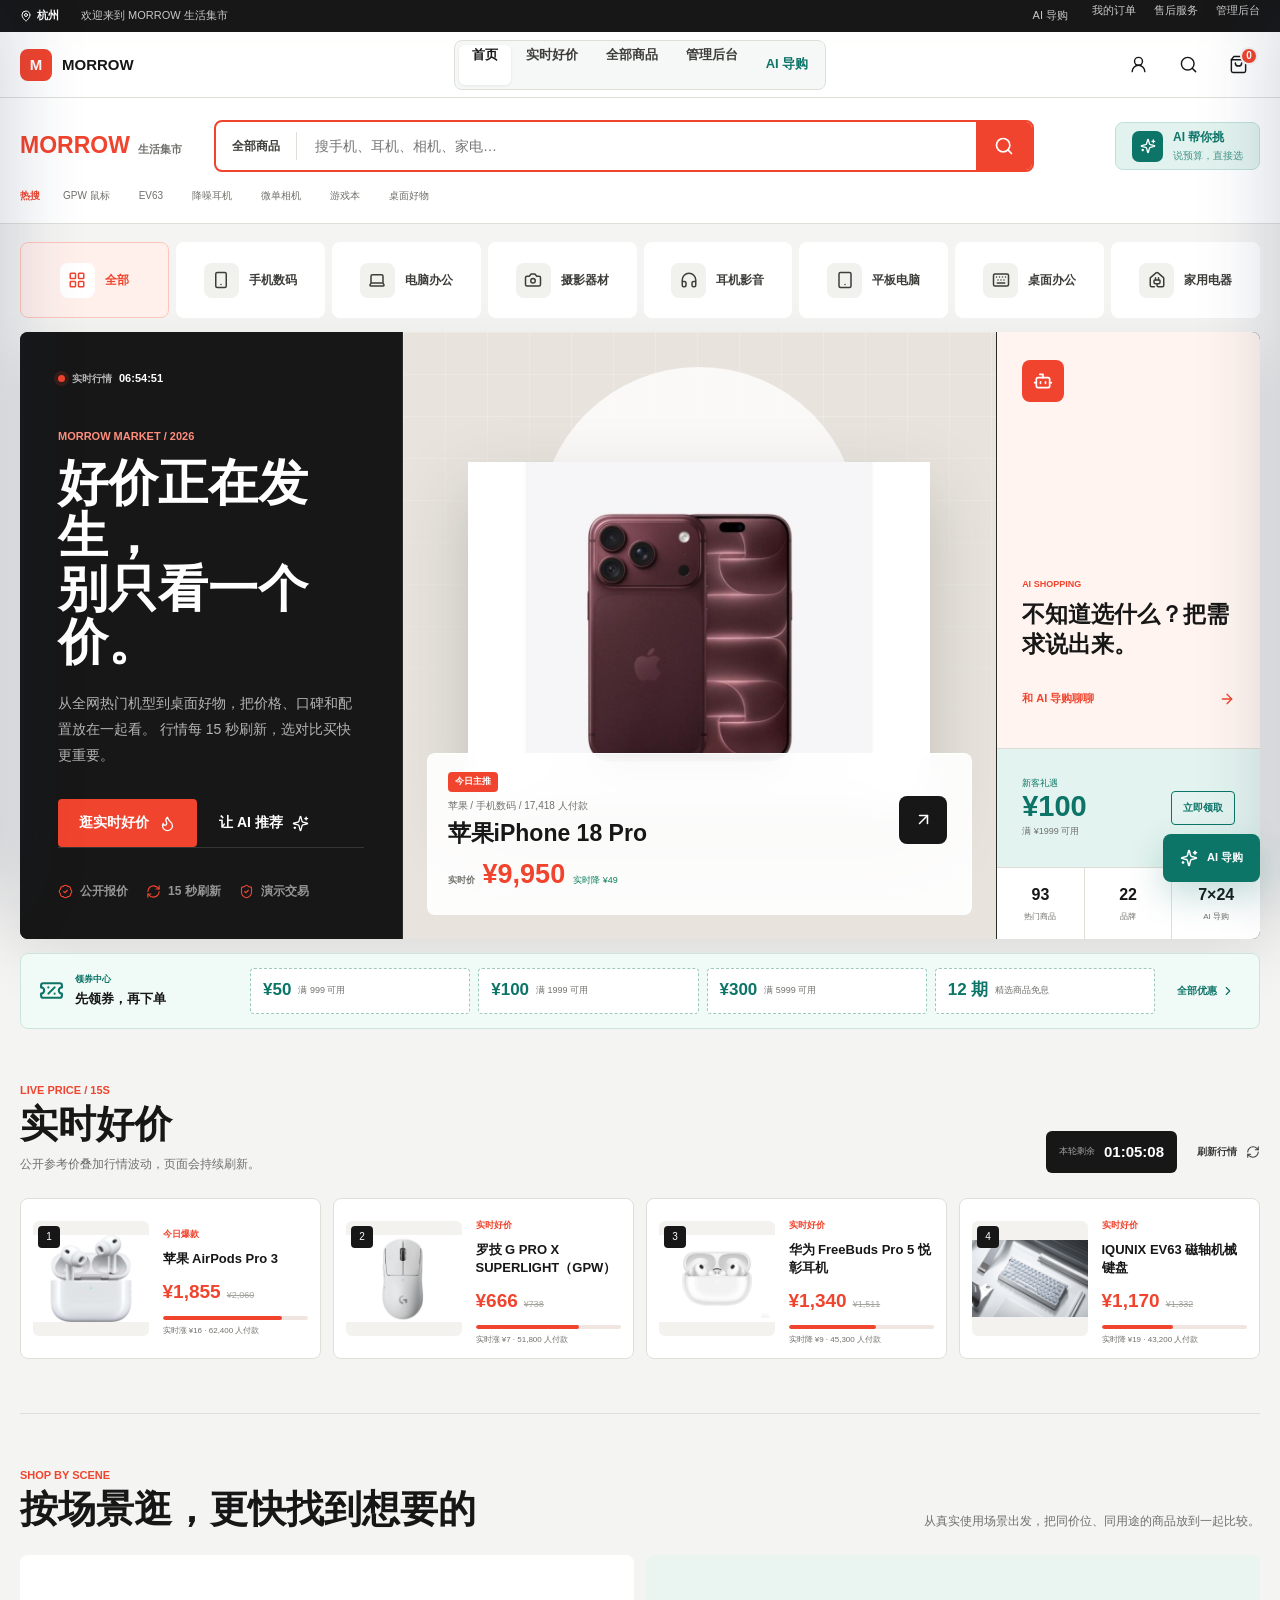
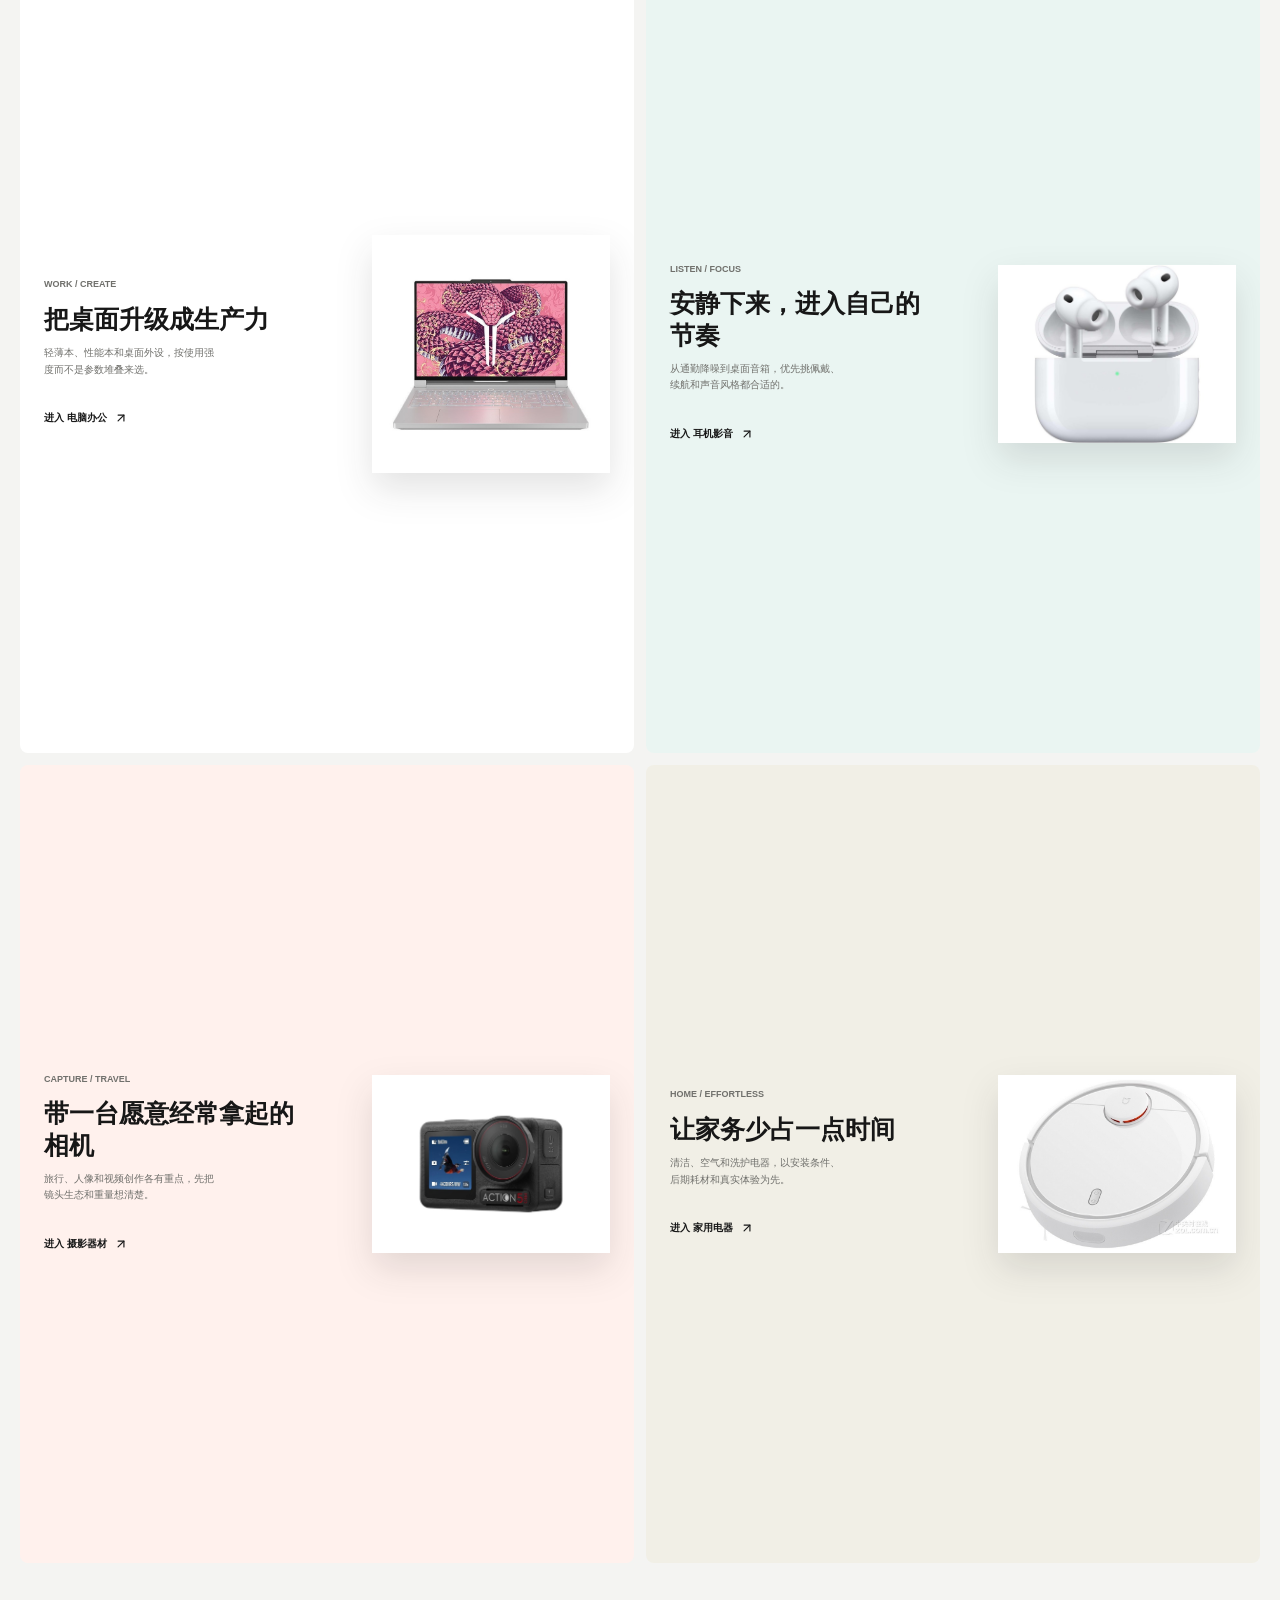
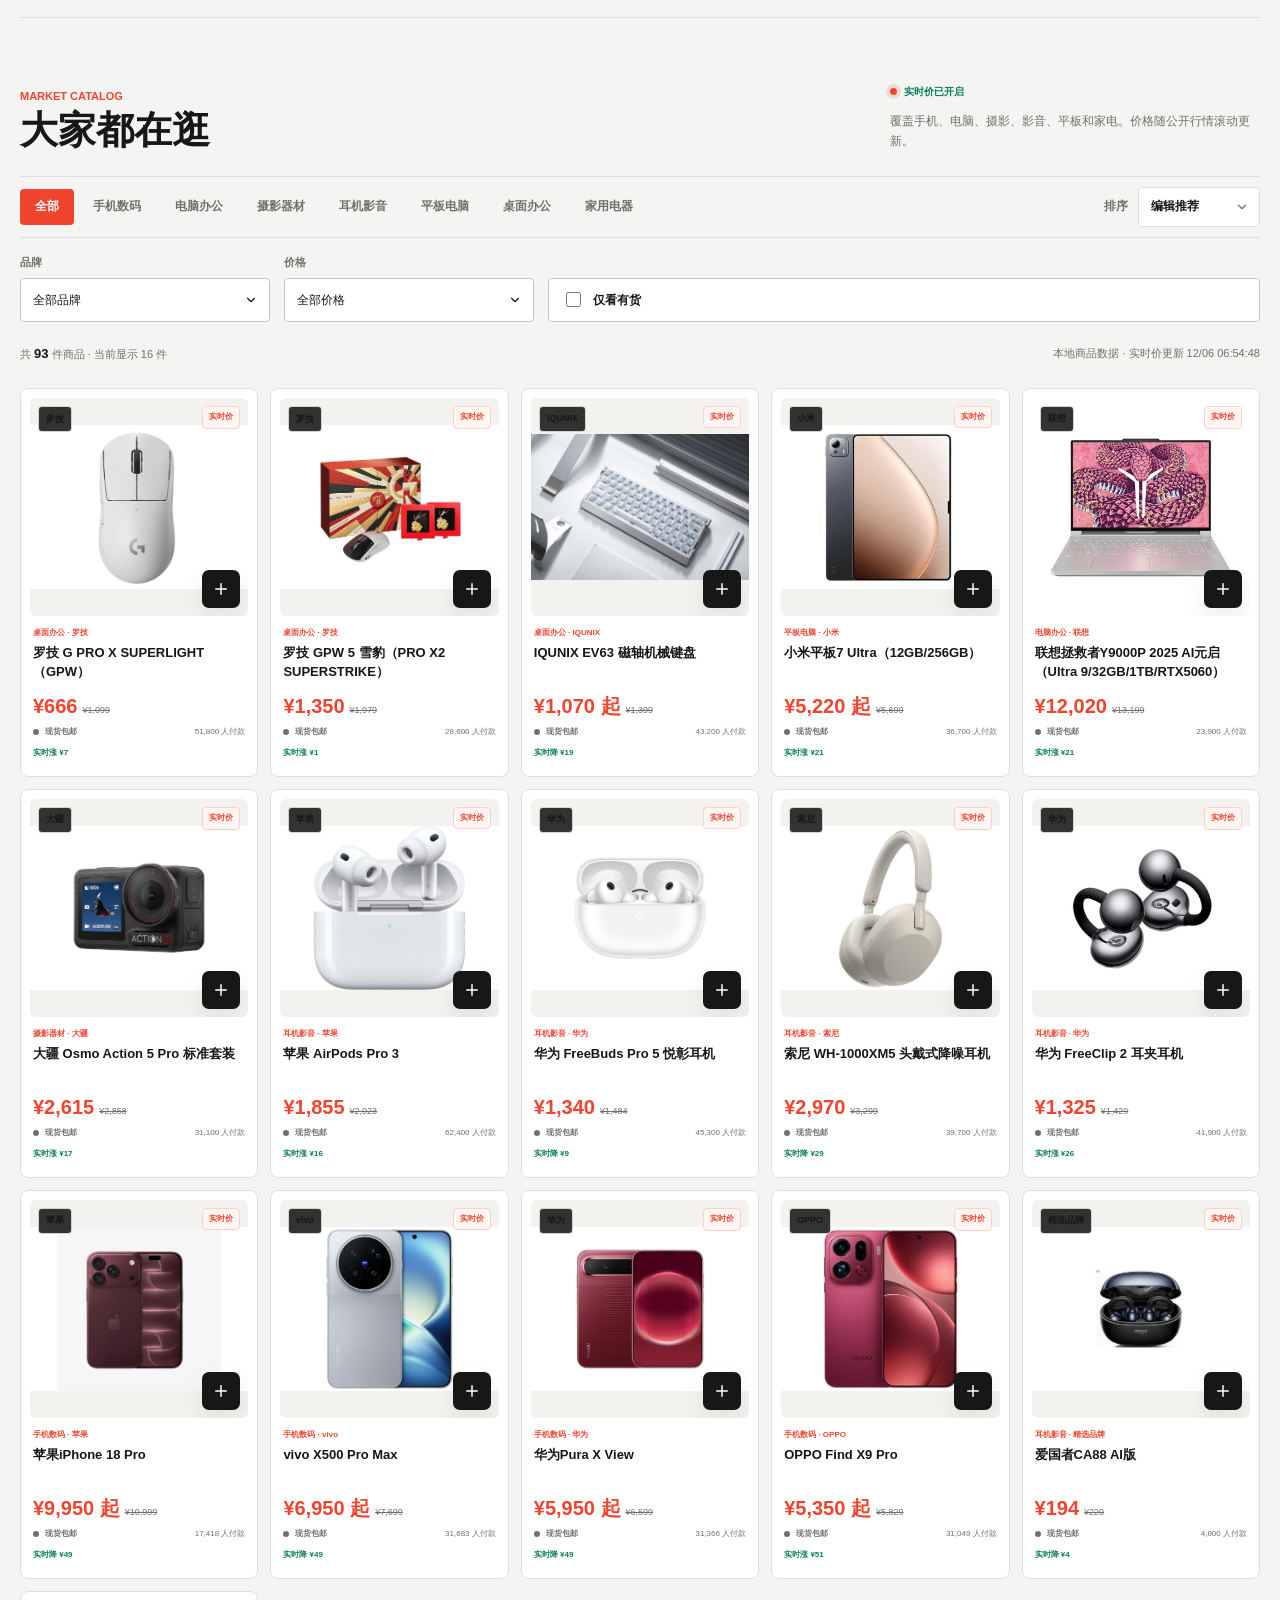
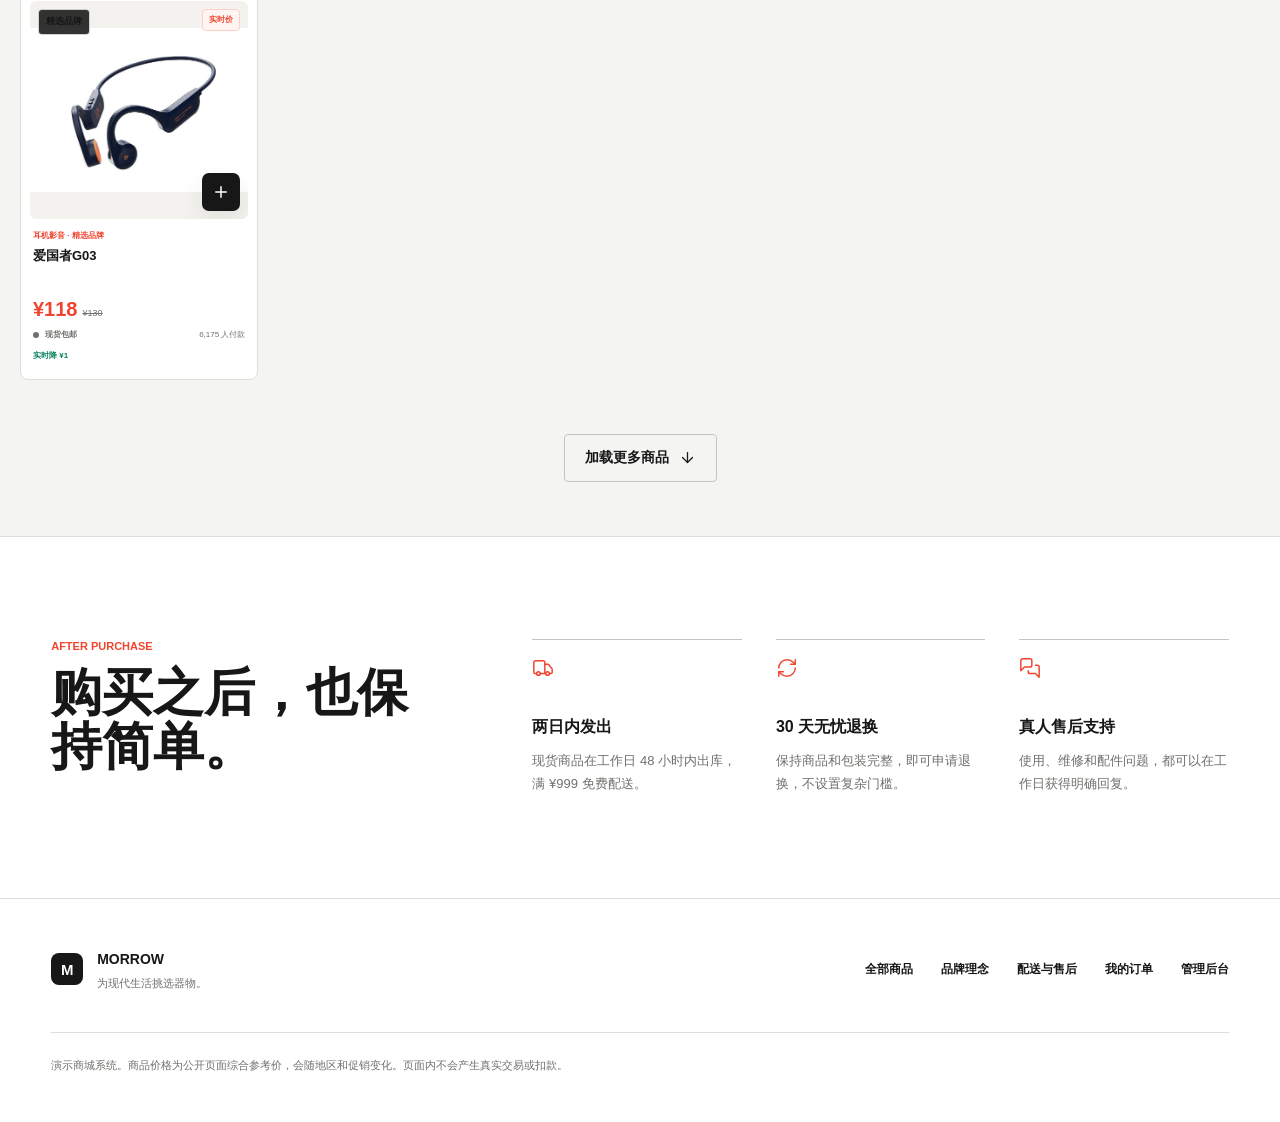
==== commit 9171a28a: "feat: add hot GPW and EV63 picks with keyboard switch variants" ====
--- a/index.html
+++ b/index.html
@@ -10,7 +10,7 @@
     <meta name="theme-color" content="#f4f7fb" />
     <title>MORROW 器物商店</title>
     <link rel="icon" href="./assets/favicon.svg" type="image/svg+xml" />
-    <link rel="stylesheet" href="./styles.css?v=20261019-5" />
+    <link rel="stylesheet" href="./styles.css?v=20261019-6" />
   </head>
   <body>
     <a class="skip-link" href="#main-content">跳到主要内容</a>
@@ -91,12 +91,12 @@
             </div>
             <div class="market-hotwords" aria-label="热门搜索">
               <span>热搜</span>
-              <button type="button" data-search-term="iPhone 18">iPhone 18</button>
+              <button type="button" data-search-term="GPW 鼠标">GPW 鼠标</button>
+              <button type="button" data-search-term="EV63">EV63</button>
               <button type="button" data-search-term="降噪耳机">降噪耳机</button>
               <button type="button" data-search-term="微单相机">微单相机</button>
               <button type="button" data-search-term="游戏本">游戏本</button>
-              <button type="button" data-search-term="空气净化器">空气净化器</button>
-              <button type="button" data-search-term="人体工学">桌面好物</button>
+              <button type="button" data-search-term="桌面好物">桌面好物</button>
             </div>
           </section>
 
@@ -210,8 +210,8 @@
                 <button type="button" data-action="claim-coupon">立即领取</button>
               </article>
               <div class="hero-rail-stats">
-                <div><strong data-product-count>84</strong><span>热门商品</span></div>
-                <div><strong data-brand-count>18</strong><span>品牌</span></div>
+                <div><strong data-product-count>93</strong><span>热门商品</span></div>
+                <div><strong data-brand-count>22</strong><span>品牌</span></div>
                 <div><strong>7×24</strong><span>AI 导购</span></div>
               </div>
             </aside>
@@ -412,10 +412,10 @@
         </label>
         <div class="search-suggestions">
           <p>常用搜索</p>
-          <button type="button" data-search-term="iPhone 18">iPhone 18</button>
-          <button type="button" data-search-term="Mate 80">Mate 80</button>
-          <button type="button" data-search-term="相机">相机</button>
-          <button type="button" data-search-term="小米">小米</button>
+          <button type="button" data-search-term="GPW 鼠标">GPW 鼠标</button>
+          <button type="button" data-search-term="EV63">EV63</button>
+          <button type="button" data-search-term="降噪耳机">降噪耳机</button>
+          <button type="button" data-search-term="游戏本">游戏本</button>
         </div>
       </div>
     </div>
@@ -458,9 +458,9 @@
 
     <div id="toast-region" class="toast-region" aria-live="polite" aria-atomic="true"></div>
 
-    <script src="./data/catalog.js?v=20261019-5"></script>
+    <script src="./data/catalog.js?v=20261019-6"></script>
     <script src="./assets/vendor/lucide.min.js"></script>
-    <script src="./support.js?v=20261019-5" defer></script>
-    <script src="./app.js?v=20261019-5" defer></script>
+    <script src="./support.js?v=20261019-6" defer></script>
+    <script src="./app.js?v=20261019-6" defer></script>
   </body>
 </html>
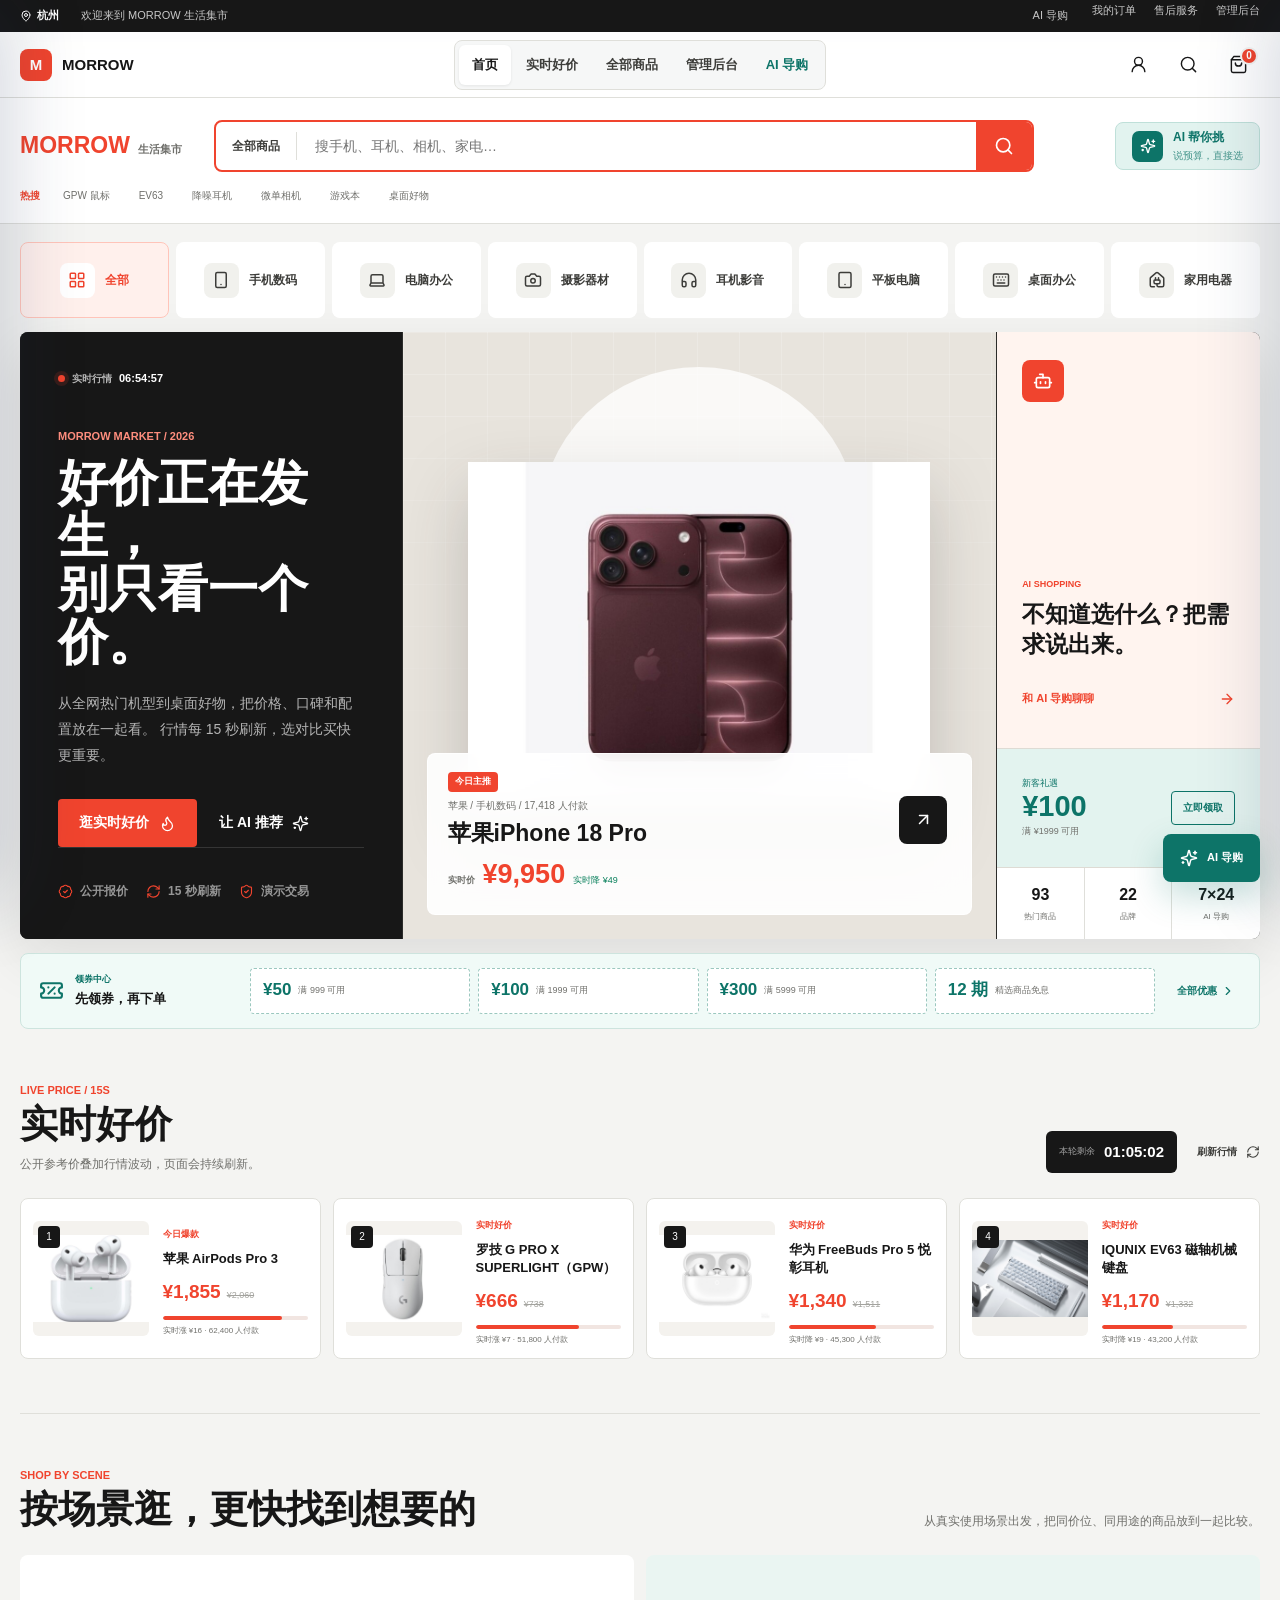
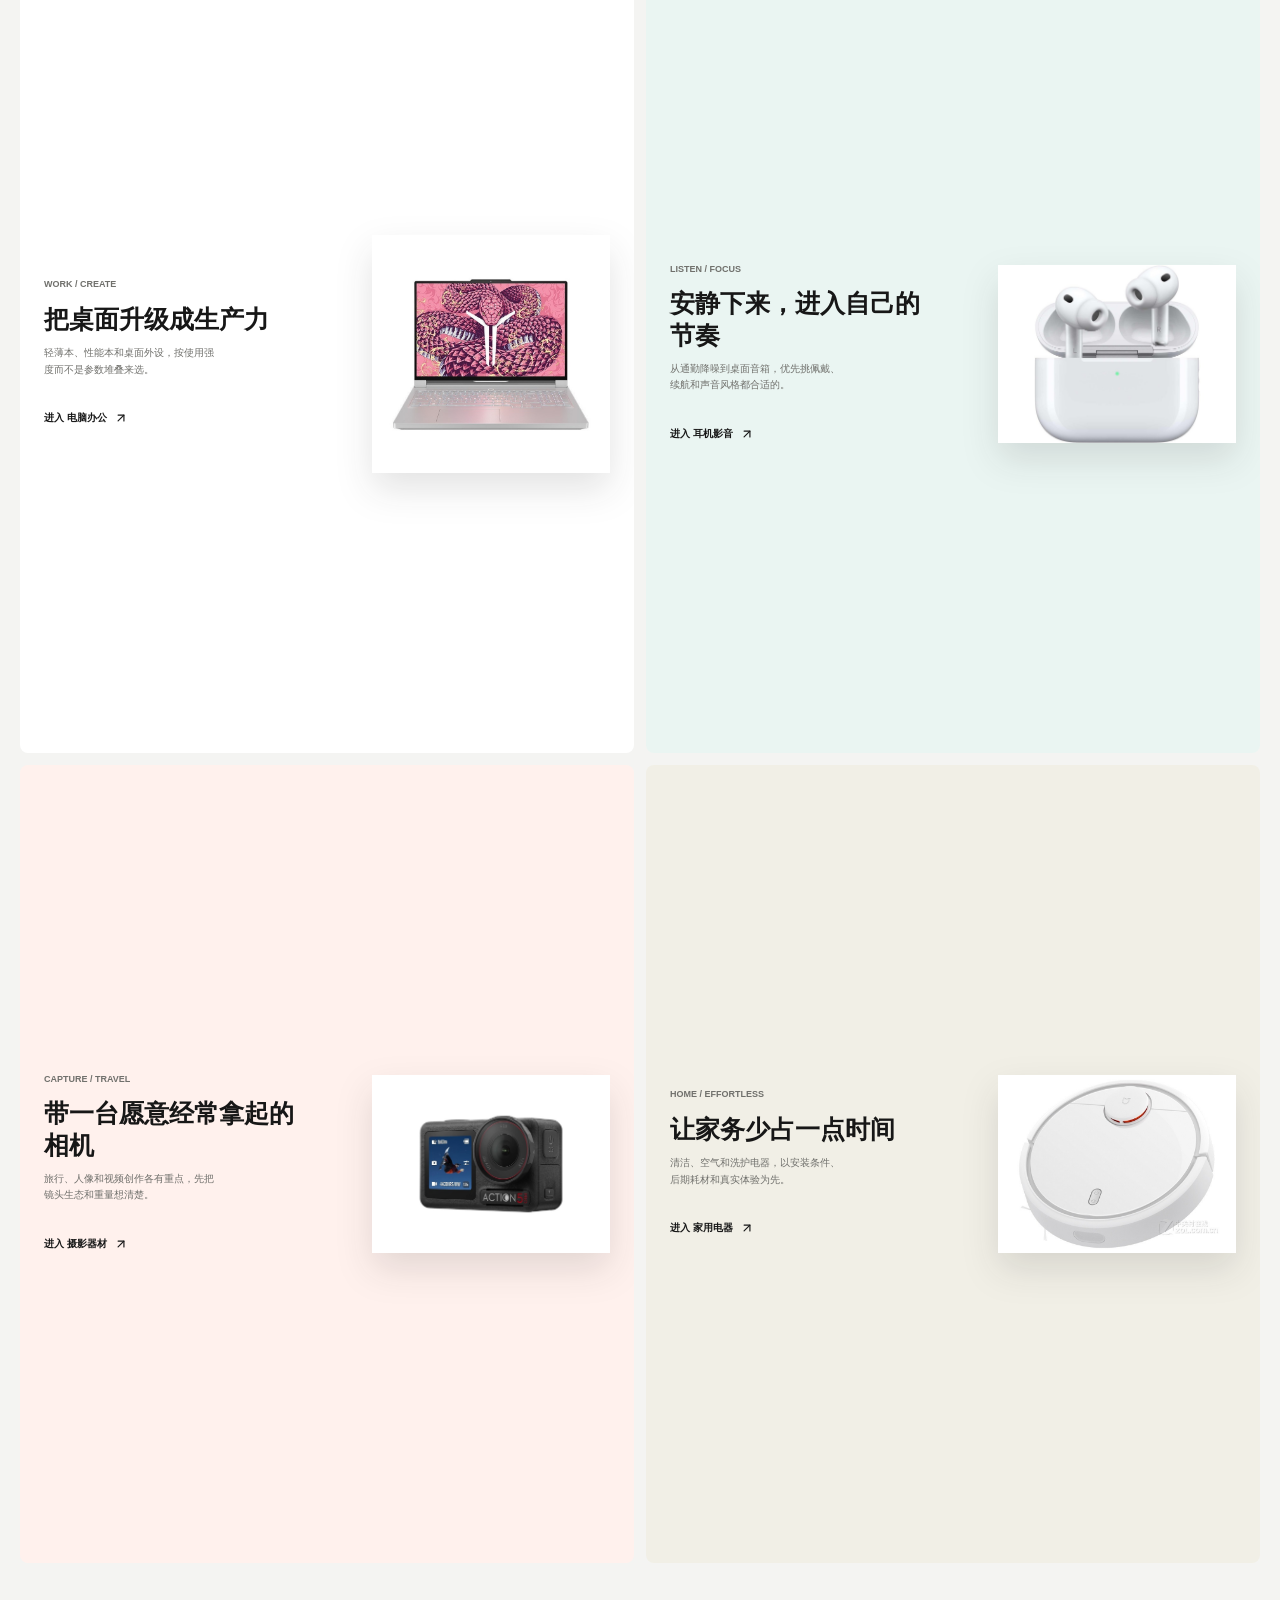
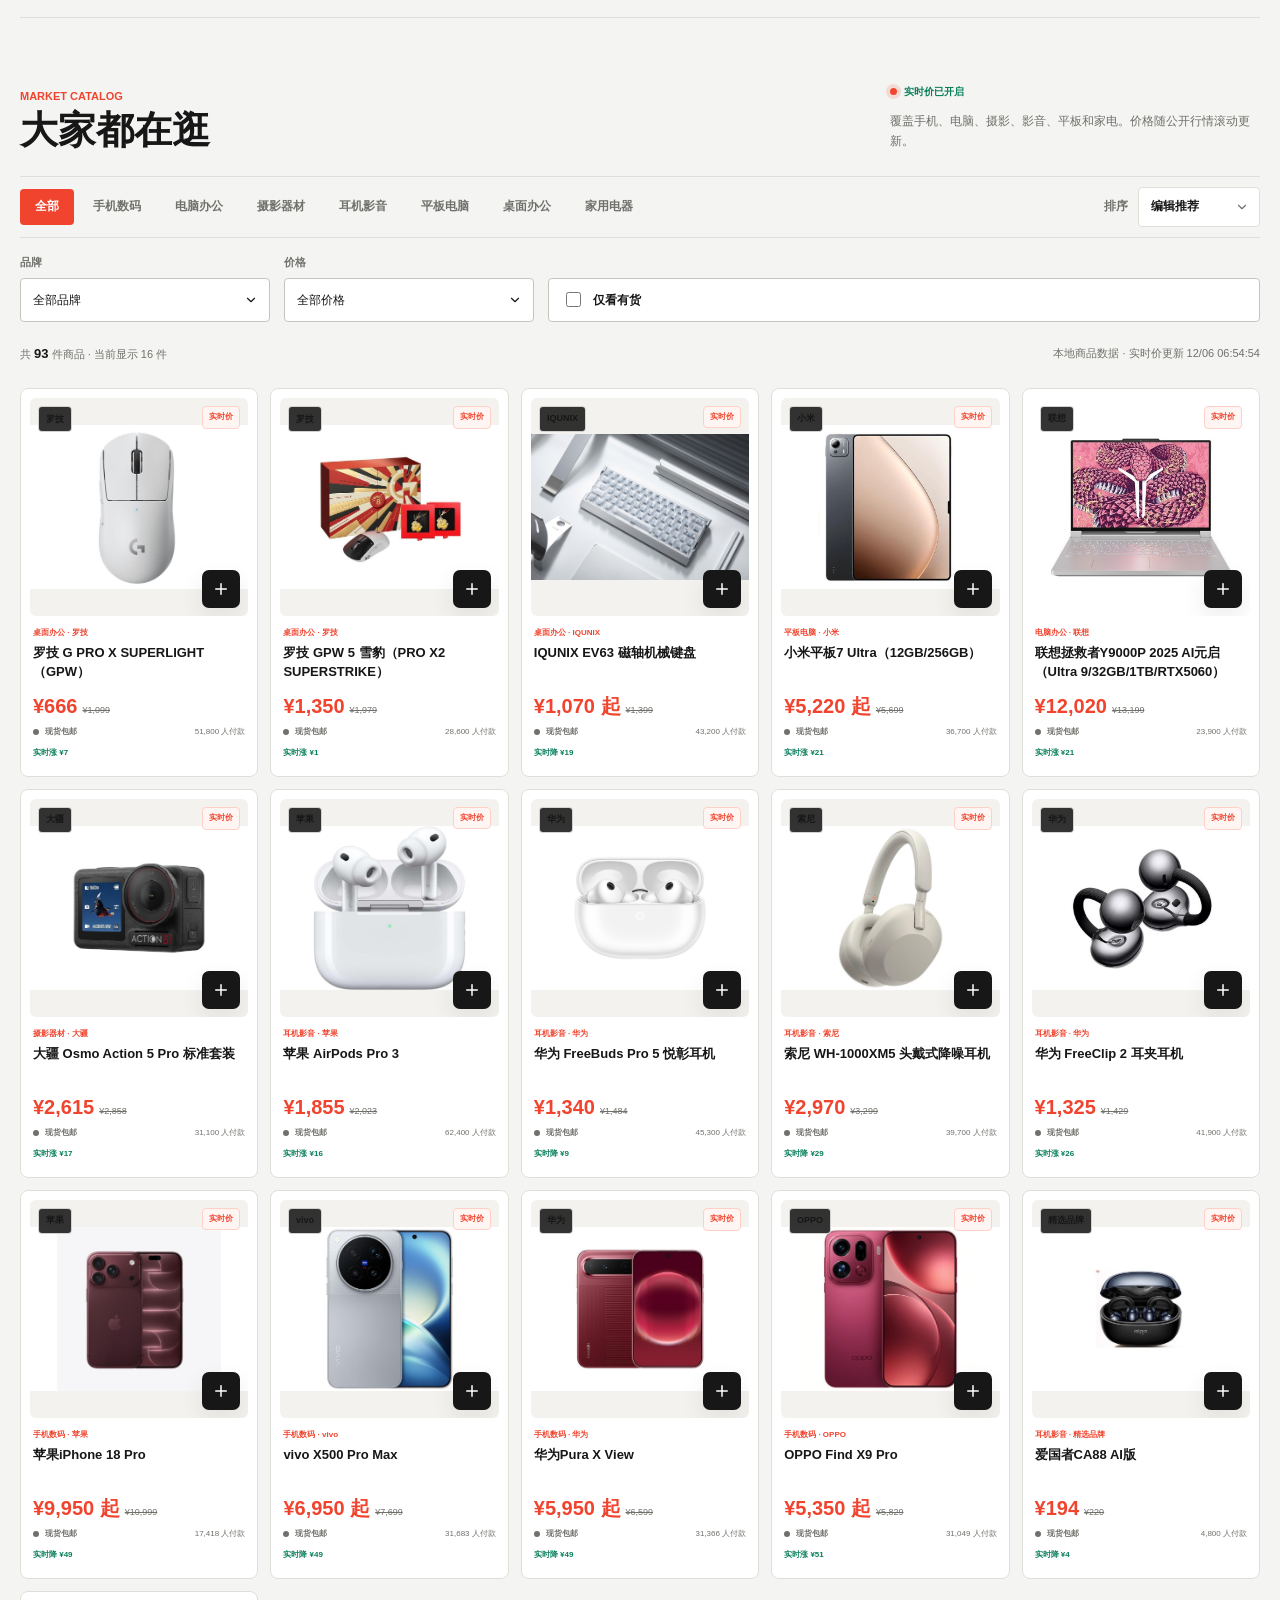
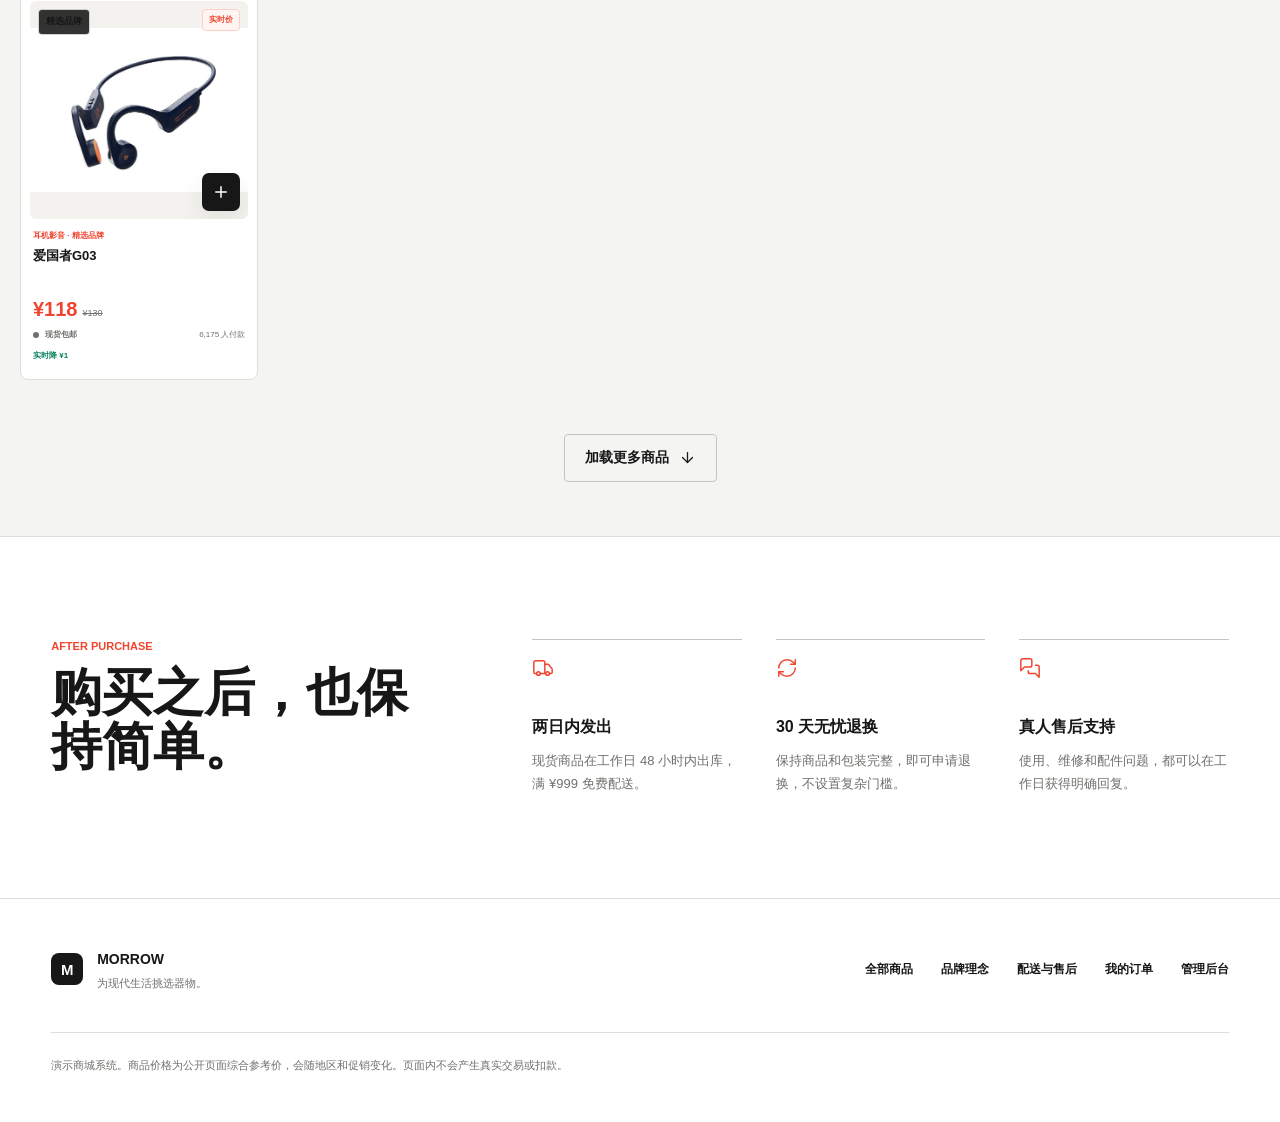
==== commit dd26f6e4: "fix: unify shop, admin, orders and service headers" ====
--- a/index.html
+++ b/index.html
@@ -10,7 +10,7 @@
     <meta name="theme-color" content="#f4f7fb" />
     <title>MORROW 器物商店</title>
     <link rel="icon" href="./assets/favicon.svg" type="image/svg+xml" />
-    <link rel="stylesheet" href="./styles.css?v=20261019-6" />
+    <link rel="stylesheet" href="./styles.css?v=20261019-7" />
   </head>
   <body>
     <a class="skip-link" href="#main-content">跳到主要内容</a>
@@ -458,9 +458,9 @@
 
     <div id="toast-region" class="toast-region" aria-live="polite" aria-atomic="true"></div>
 
-    <script src="./data/catalog.js?v=20261019-6"></script>
+    <script src="./data/catalog.js?v=20261019-7"></script>
     <script src="./assets/vendor/lucide.min.js"></script>
-    <script src="./support.js?v=20261019-6" defer></script>
-    <script src="./app.js?v=20261019-6" defer></script>
+    <script src="./support.js?v=20261019-7" defer></script>
+    <script src="./app.js?v=20261019-7" defer></script>
   </body>
 </html>
--- a/styles.css
+++ b/styles.css
@@ -4146,6 +4146,7 @@
 }
 
 .site-header {
+  align-items: center;
   height: var(--header-height);
   padding: 0 max(20px, calc((100vw - 1500px) / 2));
   border-bottom: 1px solid var(--line);
@@ -4163,6 +4164,7 @@
 
 .brand-word {
   font-size: 15px;
+  line-height: 1;
 }
 
 .desktop-nav {
@@ -4176,7 +4178,10 @@
 
 .desktop-nav a,
 .desktop-nav button {
+  display: inline-flex;
   min-height: 40px;
+  align-items: center;
+  justify-content: center;
   padding: 0 13px;
   border-radius: 6px;
   cursor: pointer;
@@ -4184,6 +4189,7 @@
   color: var(--ink-soft);
   font-size: 13px;
   font-weight: 700;
+  line-height: 1;
 }
 
 .desktop-nav button {
@@ -5511,6 +5517,10 @@
     grid-template-columns: 1fr auto;
   }
 
+  .mobile-menu-button {
+    display: inline-grid;
+  }
+
   .market-search-inner {
     grid-template-columns: minmax(0, 1fr) 160px;
   }
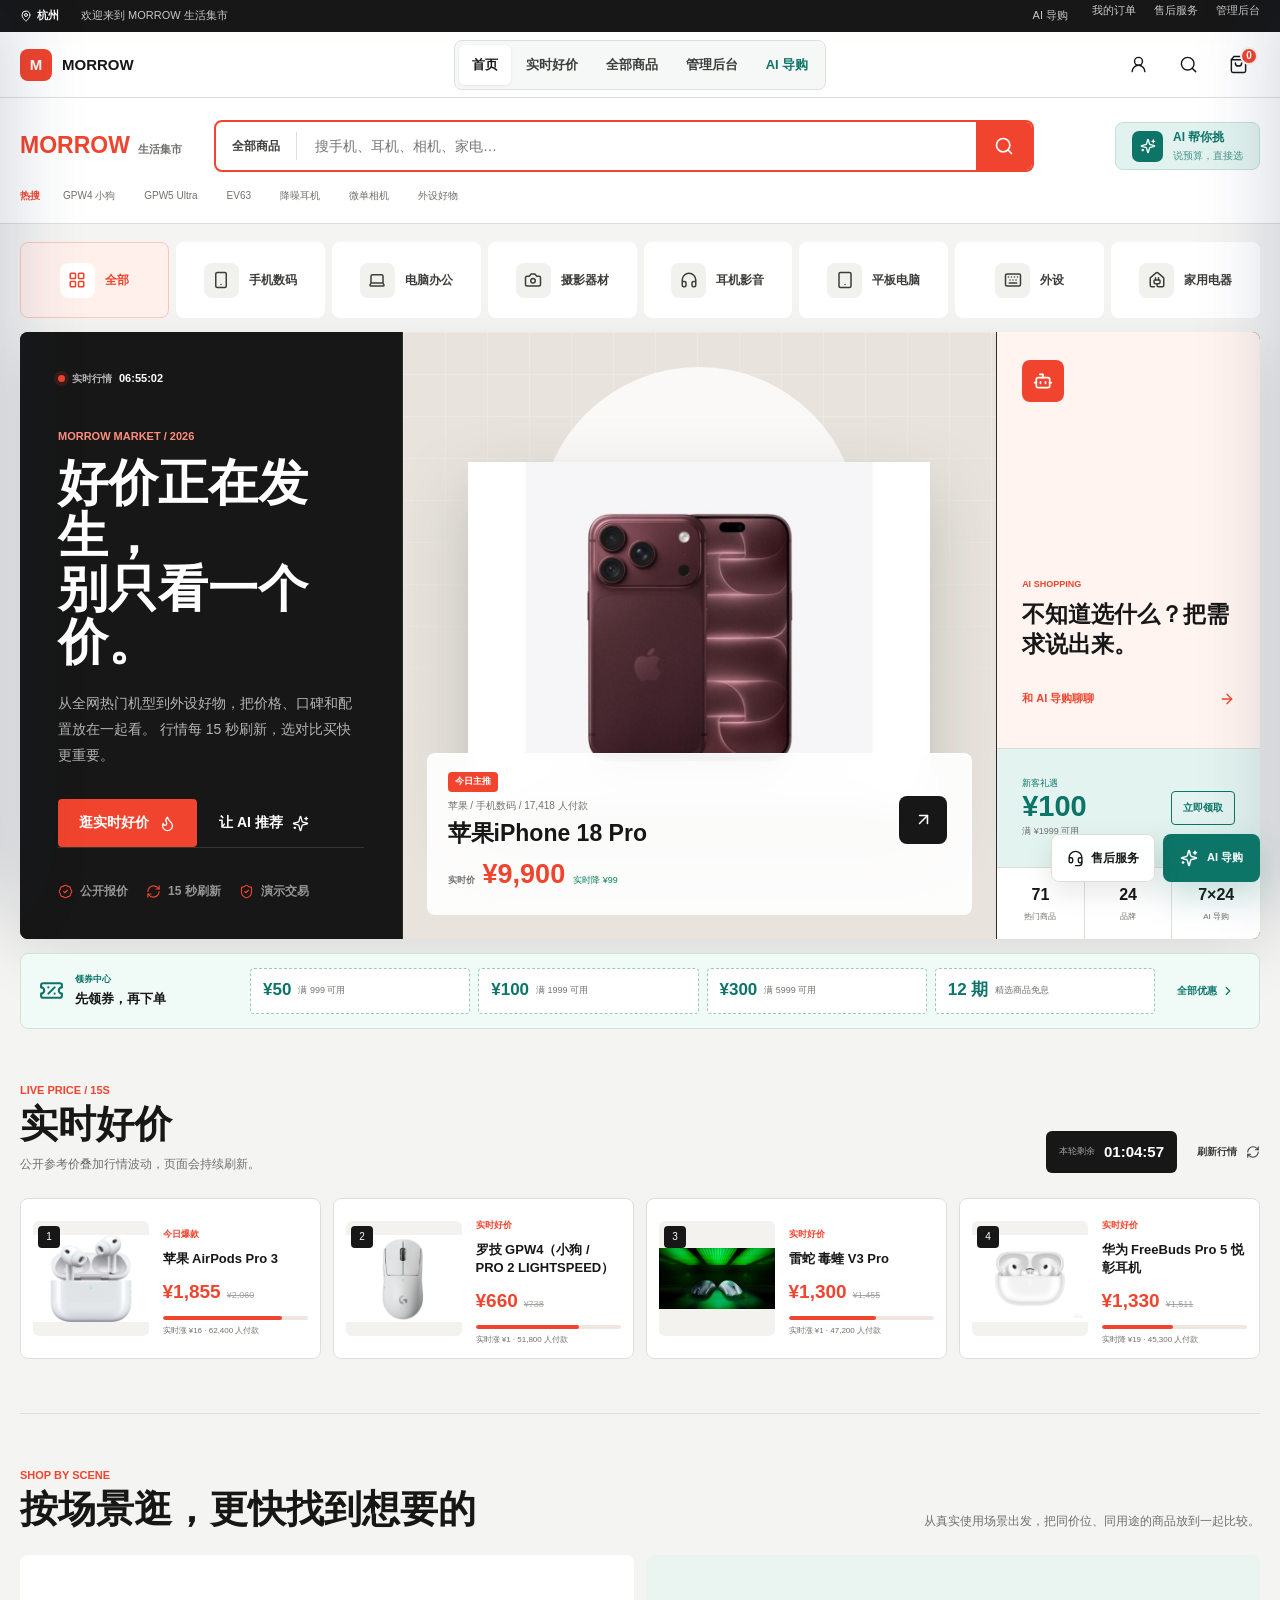
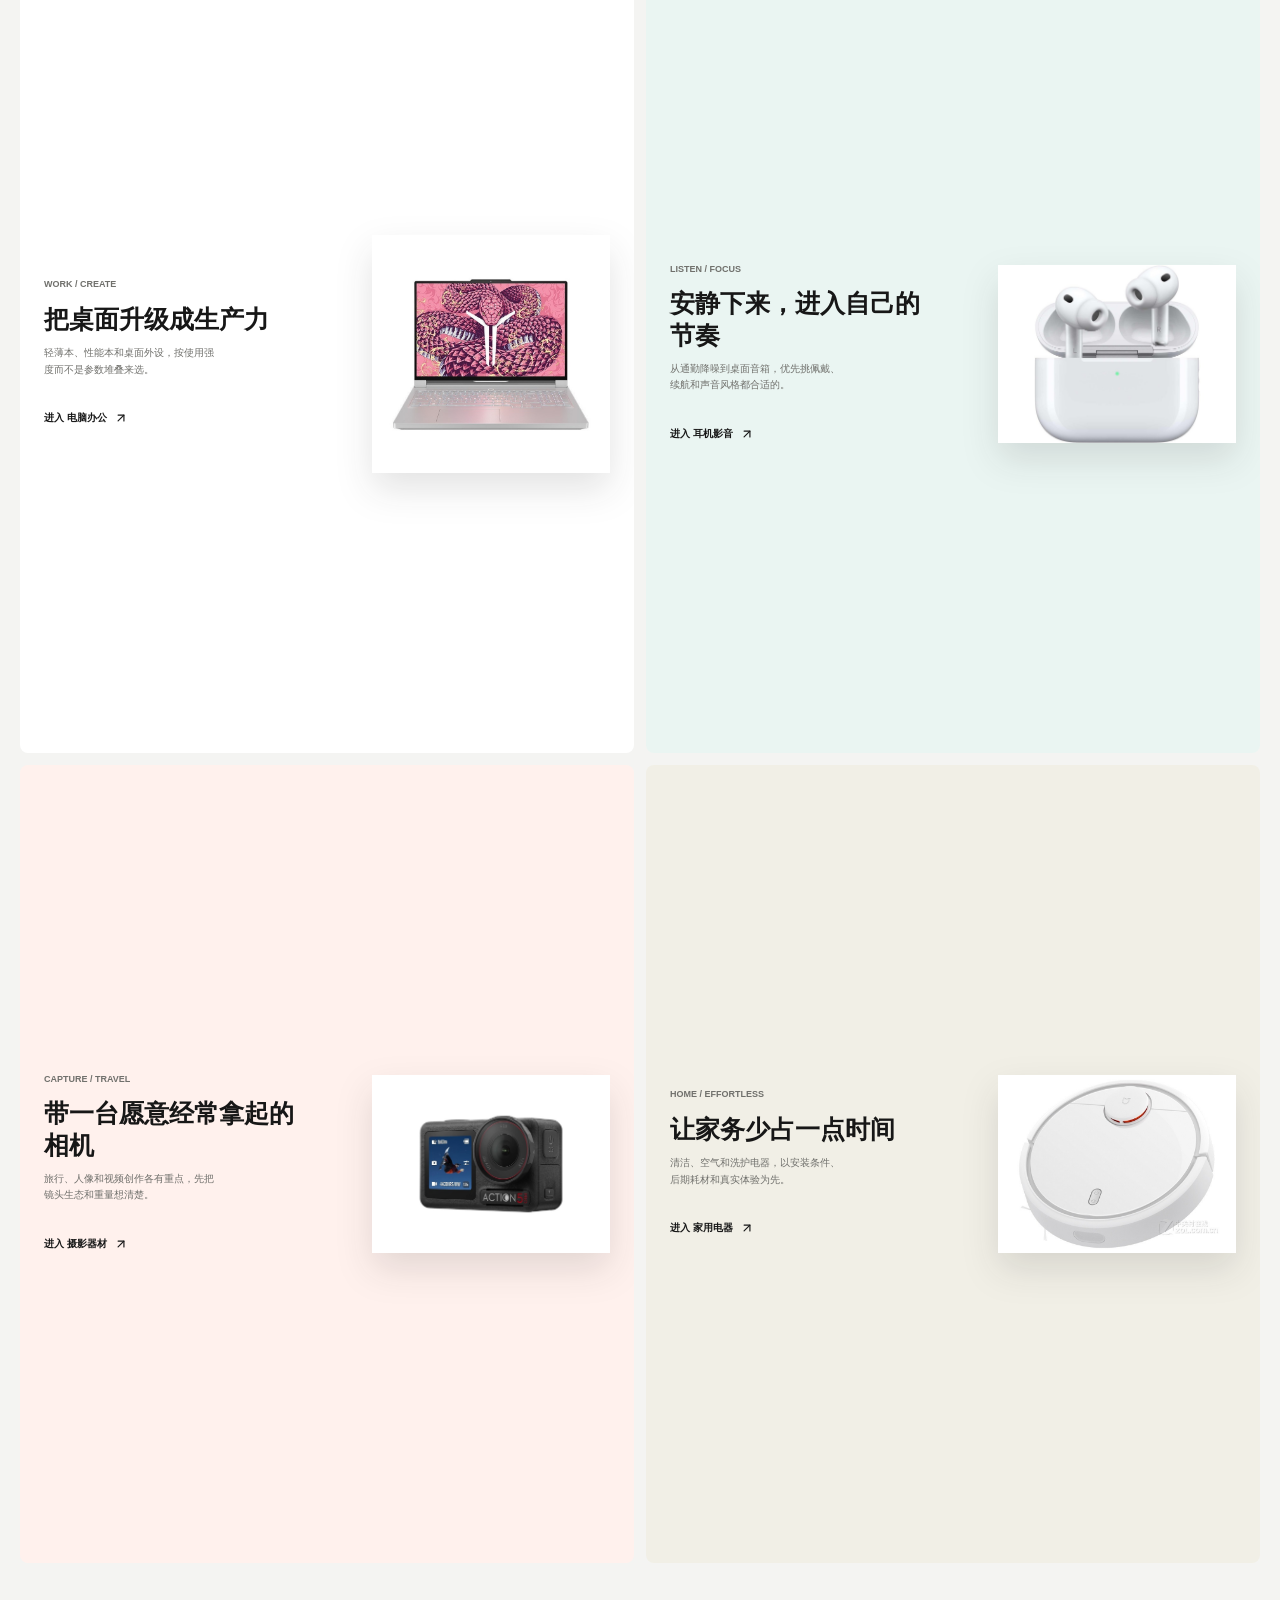
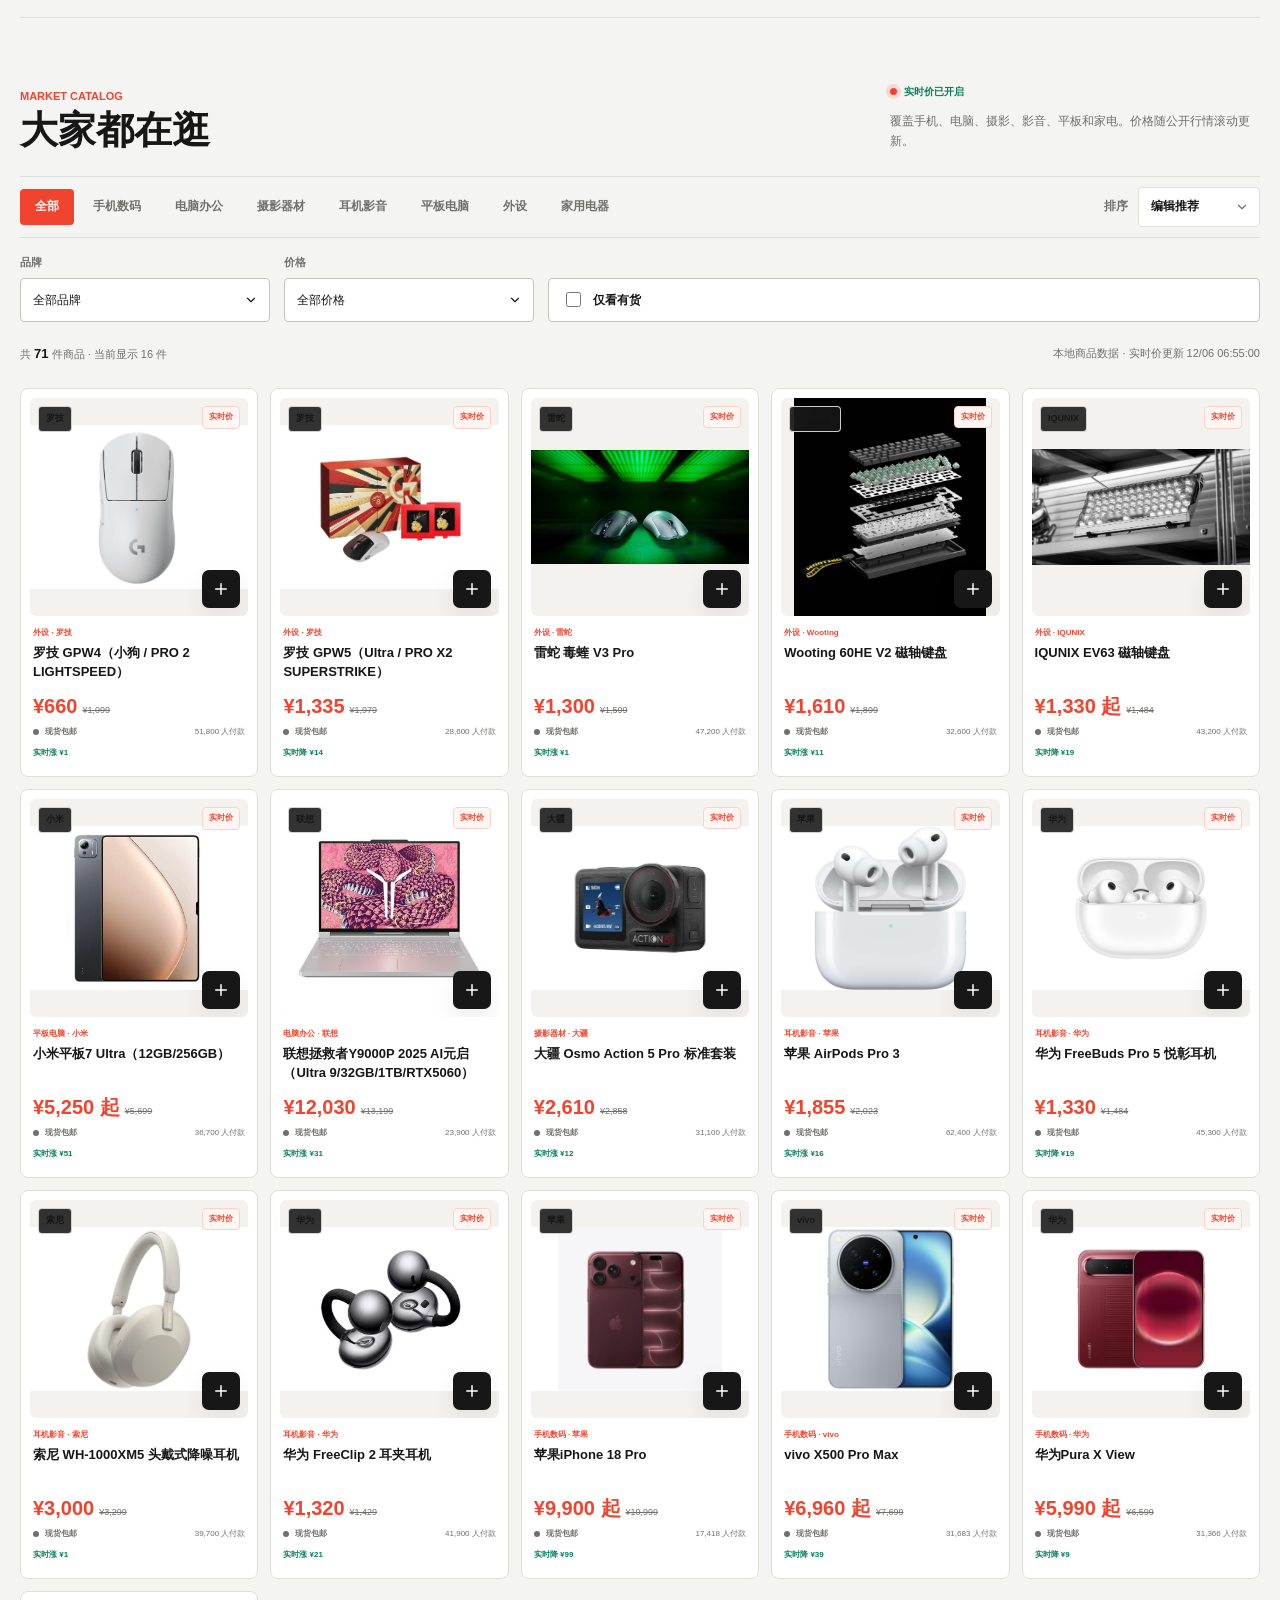
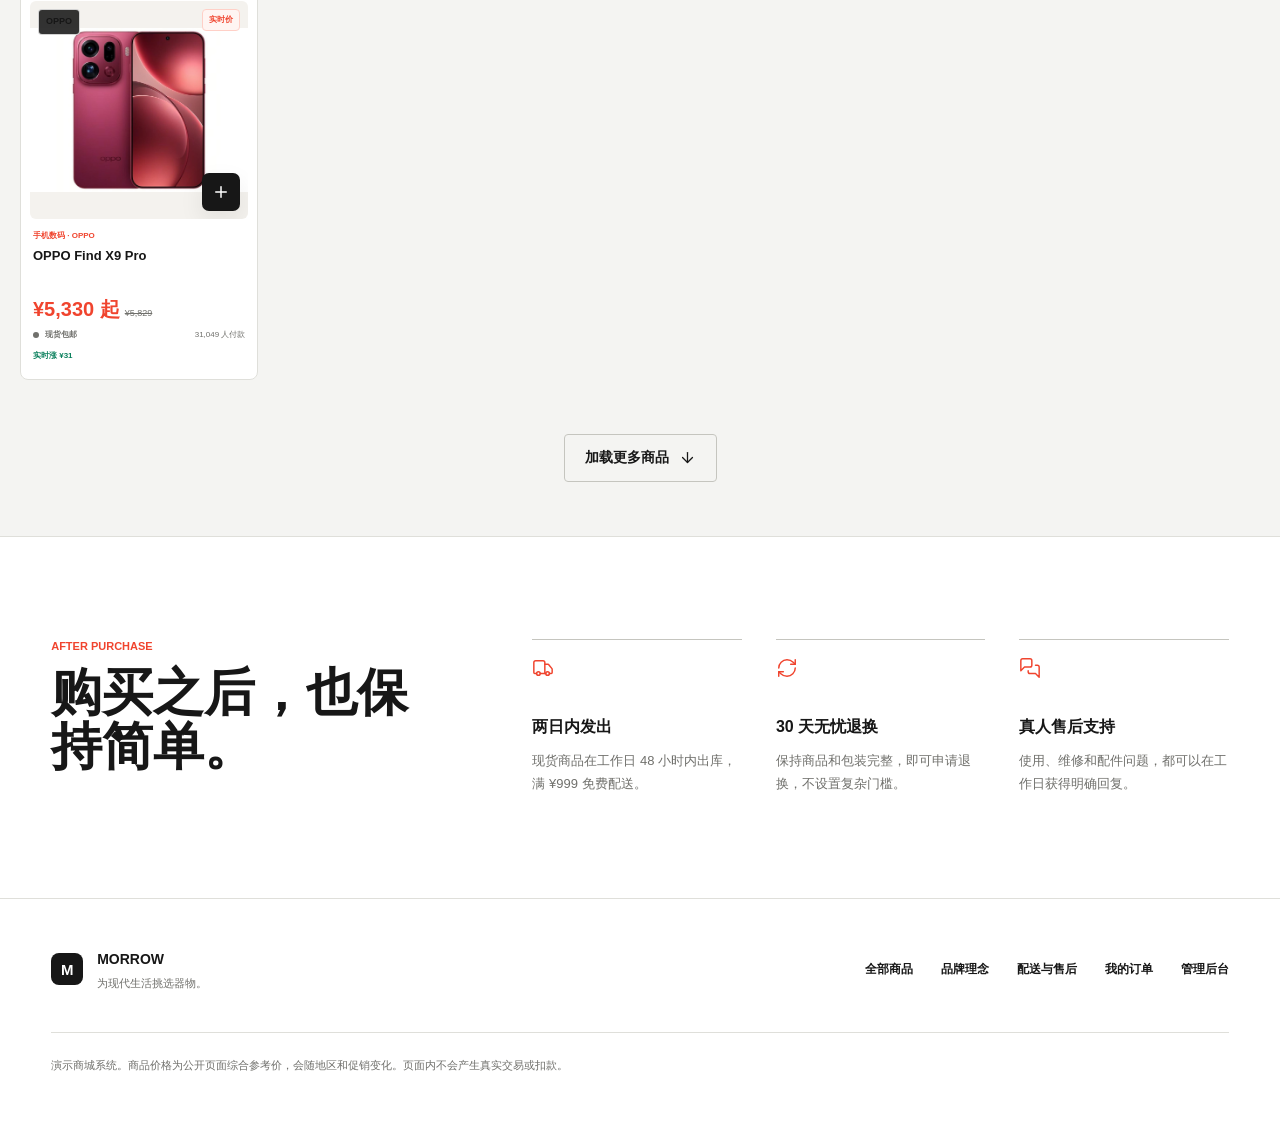
==== commit c92f0d74: "feat: refresh hot peripherals, audio and fast AI concierge" ====
--- a/index.html
+++ b/index.html
@@ -10,7 +10,7 @@
     <meta name="theme-color" content="#f4f7fb" />
     <title>MORROW 器物商店</title>
     <link rel="icon" href="./assets/favicon.svg" type="image/svg+xml" />
-    <link rel="stylesheet" href="./styles.css?v=20261019-7" />
+    <link rel="stylesheet" href="./styles.css?v=20261019-8" />
   </head>
   <body>
     <a class="skip-link" href="#main-content">跳到主要内容</a>
@@ -91,12 +91,12 @@
             </div>
             <div class="market-hotwords" aria-label="热门搜索">
               <span>热搜</span>
-              <button type="button" data-search-term="GPW 鼠标">GPW 鼠标</button>
+              <button type="button" data-search-term="GPW4 小狗">GPW4 小狗</button>
+              <button type="button" data-search-term="GPW5 Ultra">GPW5 Ultra</button>
               <button type="button" data-search-term="EV63">EV63</button>
               <button type="button" data-search-term="降噪耳机">降噪耳机</button>
               <button type="button" data-search-term="微单相机">微单相机</button>
-              <button type="button" data-search-term="游戏本">游戏本</button>
-              <button type="button" data-search-term="桌面好物">桌面好物</button>
+              <button type="button" data-search-term="外设好物">外设好物</button>
             </div>
           </section>
 
@@ -127,7 +127,7 @@
             </button>
             <button class="category-dock-item" type="button" data-category="desk" data-scroll-target="catalog">
               <span><i data-lucide="keyboard" aria-hidden="true"></i></span>
-              <strong>桌面办公</strong>
+              <strong>外设</strong>
             </button>
             <button class="category-dock-item" type="button" data-category="appliance" data-scroll-target="catalog">
               <span><i data-lucide="house-plug" aria-hidden="true"></i></span>
@@ -145,7 +145,7 @@
               <p class="eyebrow">MORROW MARKET / 2026</p>
               <h1 id="hero-title">好价正在发生，<br />别只看一个价。</h1>
               <p class="hero-intro">
-                从全网热门机型到桌面好物，把价格、口碑和配置放在一起看。
+                从全网热门机型到外设好物，把价格、口碑和配置放在一起看。
                 行情每 15 秒刷新，选对比买快更重要。
               </p>
               <div class="hero-actions">
@@ -210,8 +210,8 @@
                 <button type="button" data-action="claim-coupon">立即领取</button>
               </article>
               <div class="hero-rail-stats">
-                <div><strong data-product-count>93</strong><span>热门商品</span></div>
-                <div><strong data-brand-count>22</strong><span>品牌</span></div>
+                <div><strong data-product-count>71</strong><span>热门商品</span></div>
+                <div><strong data-brand-count>24</strong><span>品牌</span></div>
                 <div><strong>7×24</strong><span>AI 导购</span></div>
               </div>
             </aside>
@@ -289,7 +289,7 @@
                 <button class="filter-button" type="button" data-category="camera">摄影器材</button>
                 <button class="filter-button" type="button" data-category="audio">耳机影音</button>
                 <button class="filter-button" type="button" data-category="tablet">平板电脑</button>
-                <button class="filter-button" type="button" data-category="desk">桌面办公</button>
+                <button class="filter-button" type="button" data-category="desk">外设</button>
                 <button class="filter-button" type="button" data-category="appliance">家用电器</button>
               </div>
 
@@ -412,10 +412,11 @@
         </label>
         <div class="search-suggestions">
           <p>常用搜索</p>
-          <button type="button" data-search-term="GPW 鼠标">GPW 鼠标</button>
+          <button type="button" data-search-term="GPW4 小狗">GPW4 小狗</button>
+          <button type="button" data-search-term="GPW5 Ultra">GPW5 Ultra</button>
           <button type="button" data-search-term="EV63">EV63</button>
           <button type="button" data-search-term="降噪耳机">降噪耳机</button>
-          <button type="button" data-search-term="游戏本">游戏本</button>
+          <button type="button" data-search-term="外设好物">外设好物</button>
         </div>
       </div>
     </div>
@@ -458,9 +459,9 @@
 
     <div id="toast-region" class="toast-region" aria-live="polite" aria-atomic="true"></div>
 
-    <script src="./data/catalog.js?v=20261019-7"></script>
+    <script src="./data/catalog.js?v=20261019-8"></script>
     <script src="./assets/vendor/lucide.min.js"></script>
-    <script src="./support.js?v=20261019-7" defer></script>
-    <script src="./app.js?v=20261019-7" defer></script>
+    <script src="./support.js?v=20261019-8" defer></script>
+    <script src="./app.js?v=20261019-8" defer></script>
   </body>
 </html>
--- a/styles.css
+++ b/styles.css
@@ -3369,6 +3369,39 @@
   bottom: 18px;
 }
 
+.support-launcher {
+  display: flex;
+  align-items: center;
+  justify-content: flex-end;
+  gap: 8px;
+}
+
+.support-service-link {
+  display: inline-flex;
+  min-height: 48px;
+  align-items: center;
+  gap: 7px;
+  padding: 0 15px;
+  border: 1px solid var(--line);
+  border-radius: 8px;
+  background: rgba(255, 255, 255, 0.96);
+  box-shadow: 0 10px 28px rgba(23, 23, 23, 0.1);
+  color: var(--ink);
+  font-size: 12px;
+  font-weight: 800;
+  backdrop-filter: blur(12px);
+}
+
+.support-service-link:hover {
+  border-color: var(--market-teal);
+  color: var(--market-teal);
+}
+
+.support-service-link svg {
+  width: 17px;
+  height: 17px;
+}
+
 .support-trigger {
   display: inline-flex;
   min-height: 48px;
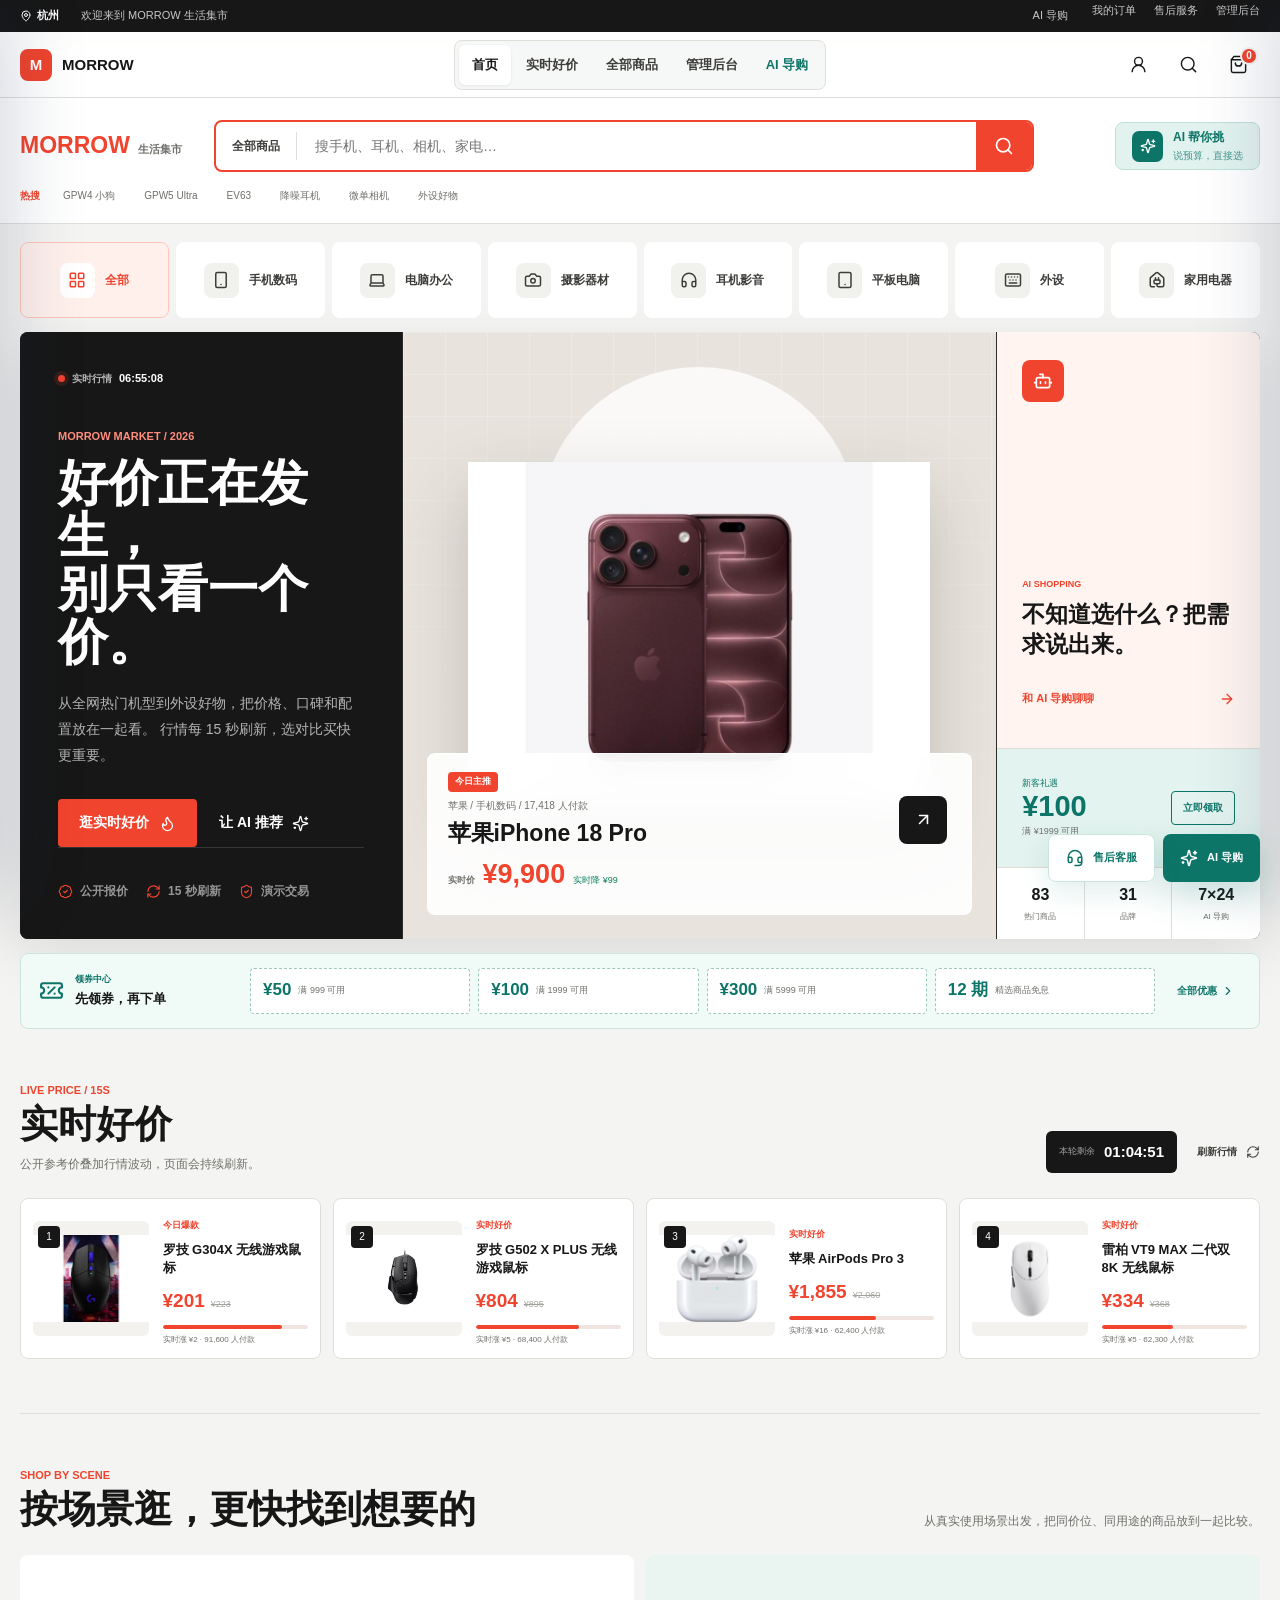
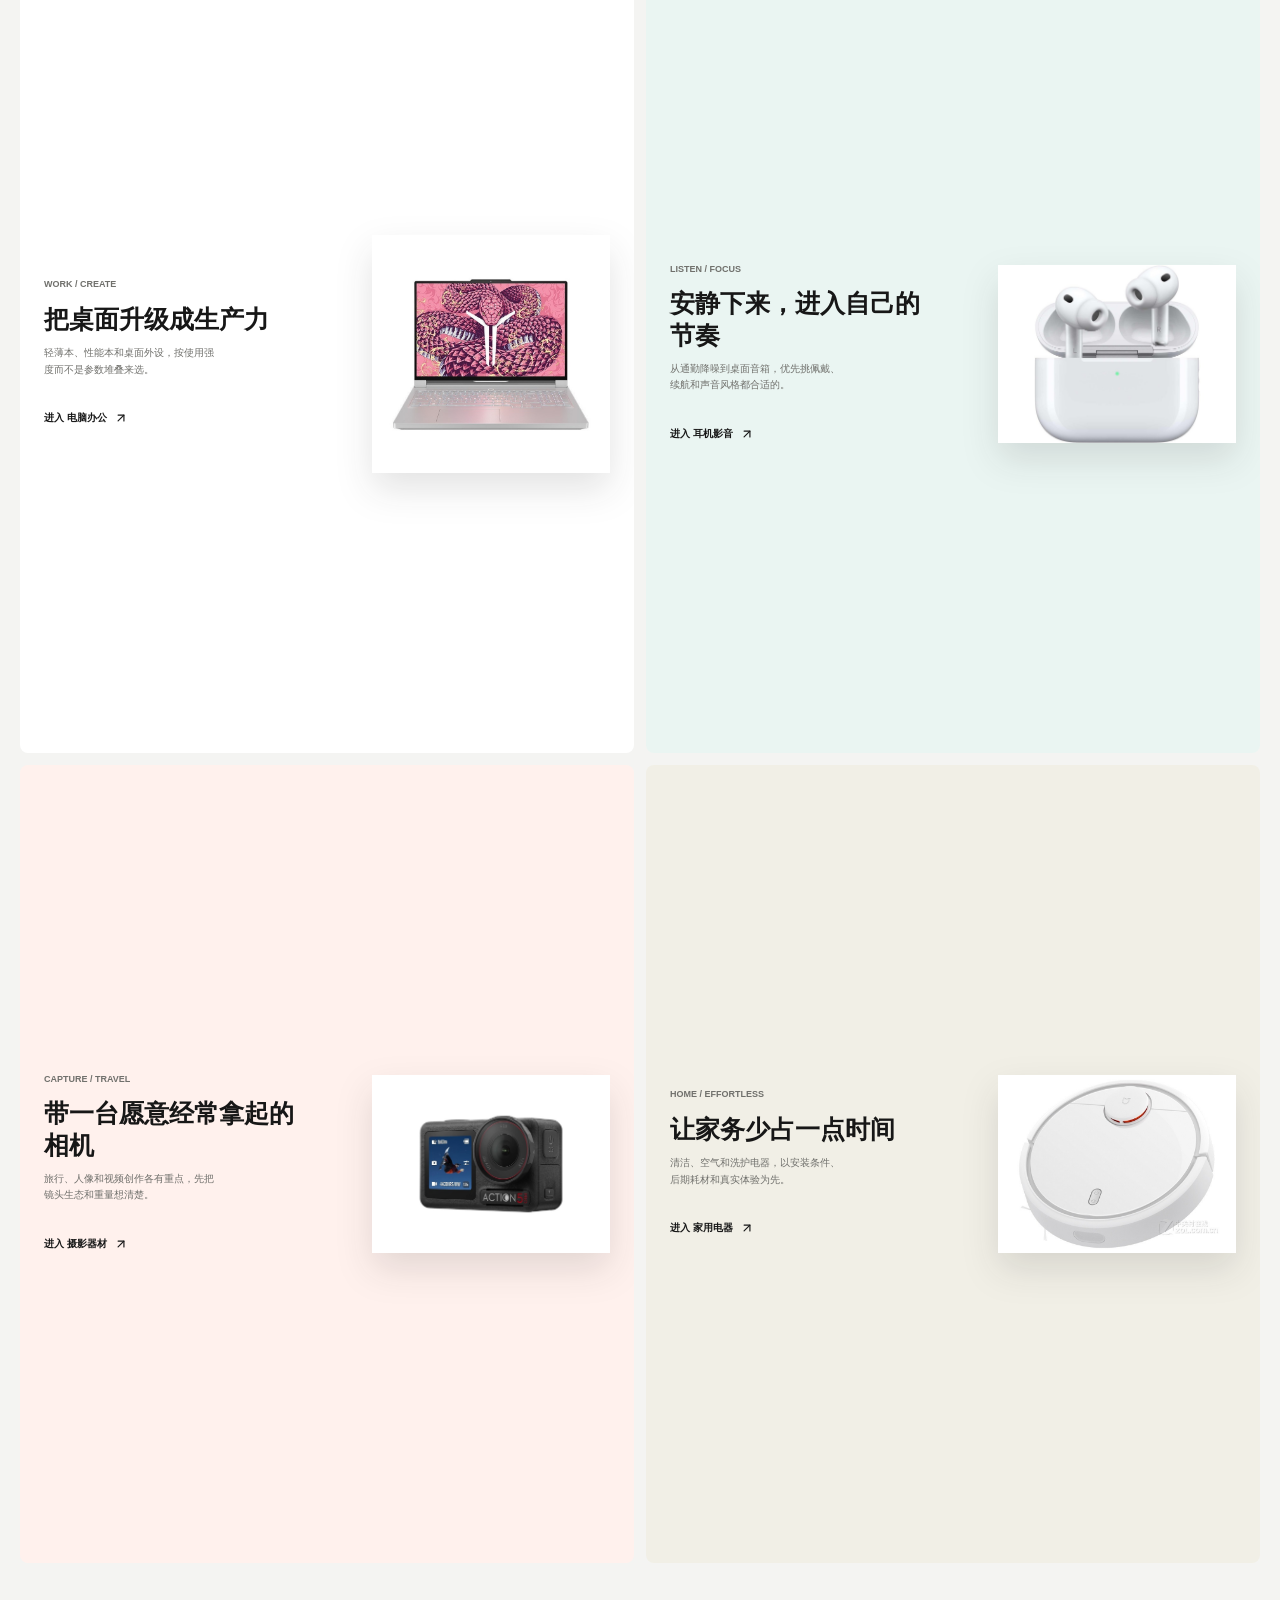
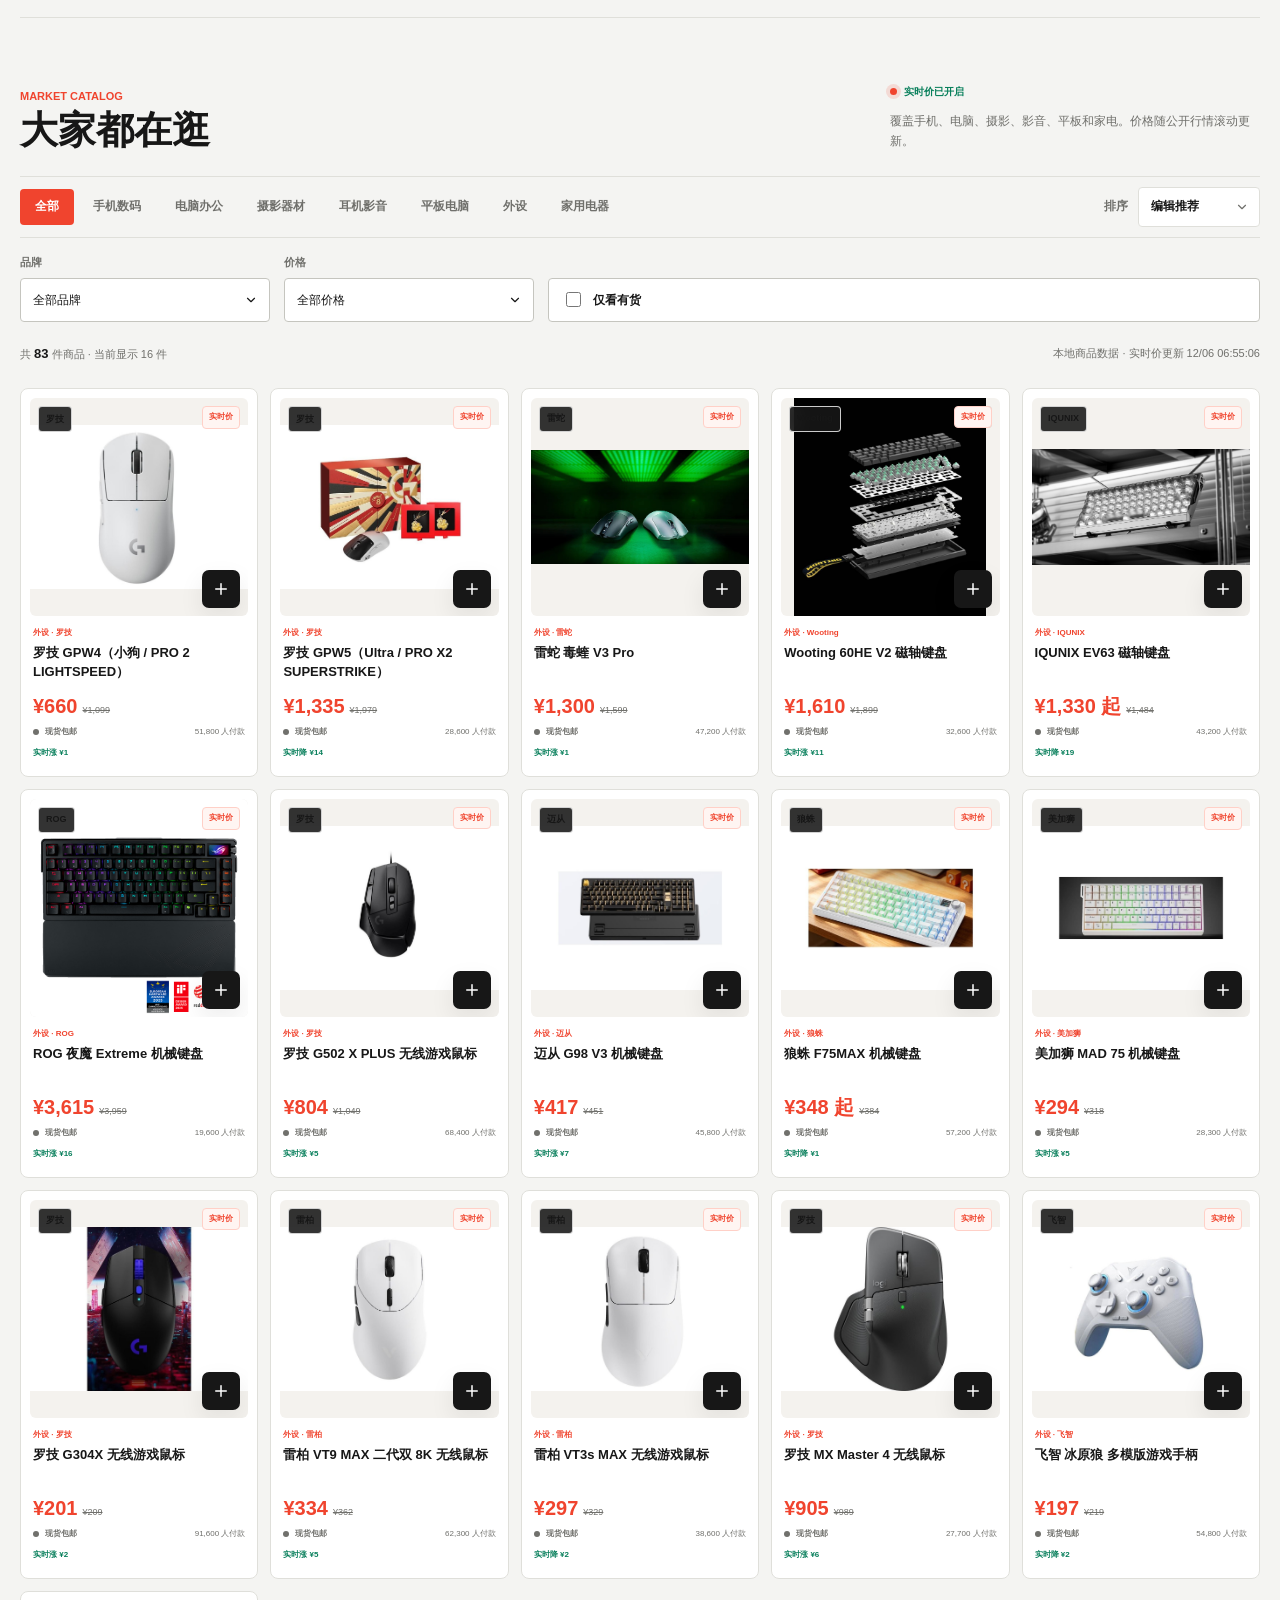
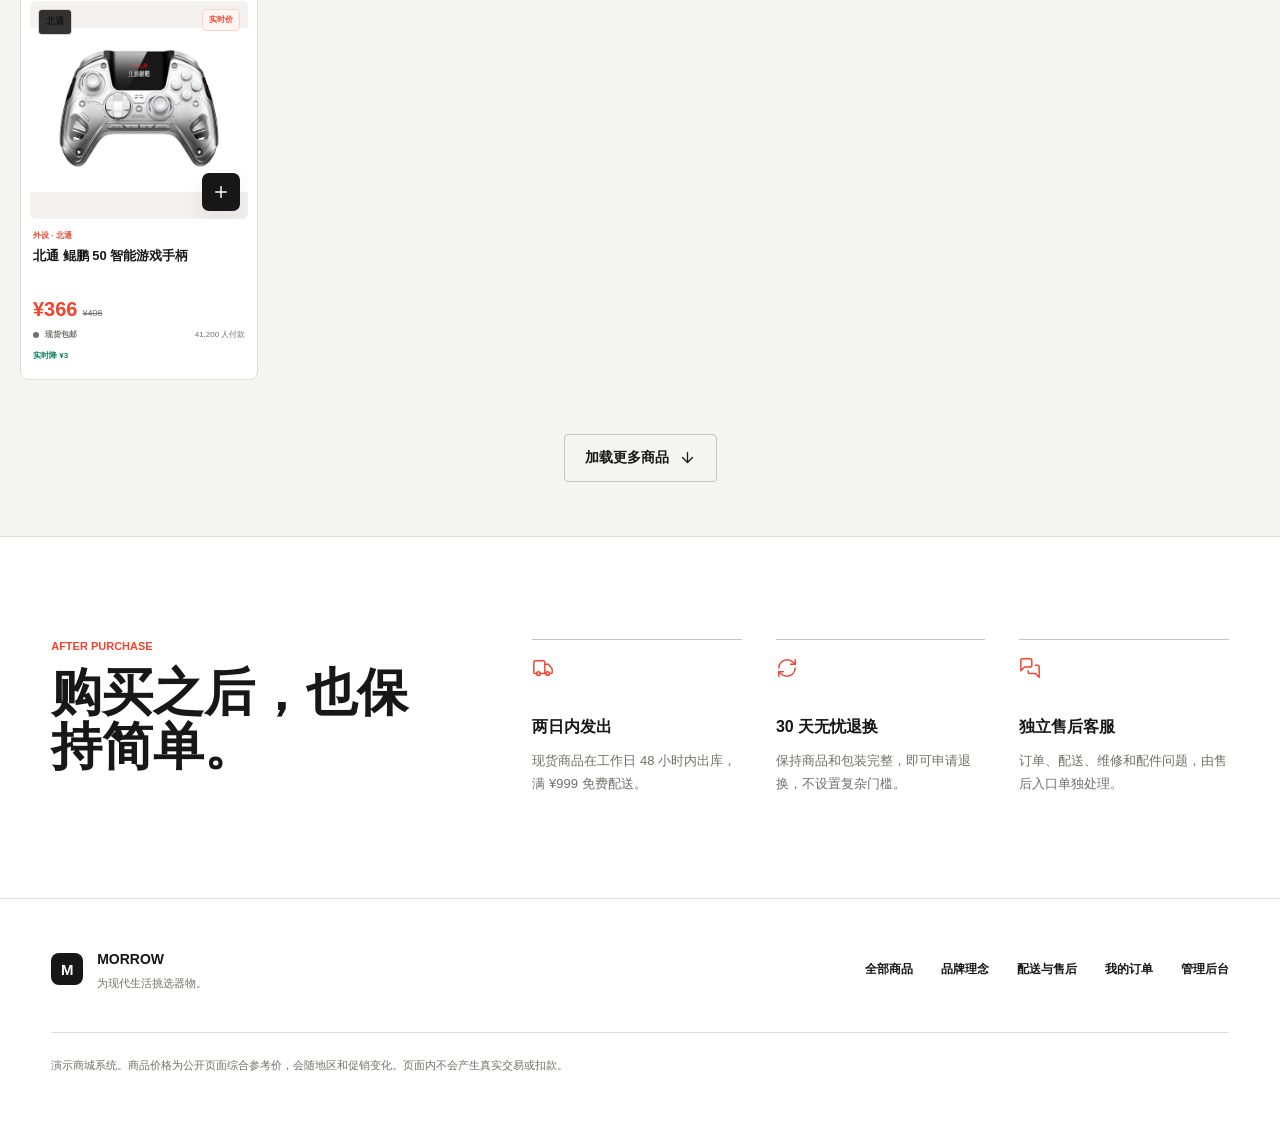
==== commit 1939418c: "feat: separate after-sales support and expand hot peripherals" ====
--- a/index.html
+++ b/index.html
@@ -10,7 +10,7 @@
     <meta name="theme-color" content="#f4f7fb" />
     <title>MORROW 器物商店</title>
     <link rel="icon" href="./assets/favicon.svg" type="image/svg+xml" />
-    <link rel="stylesheet" href="./styles.css?v=20261019-8" />
+    <link rel="stylesheet" href="./styles.css?v=20261020-1" />
   </head>
   <body>
     <a class="skip-link" href="#main-content">跳到主要内容</a>
@@ -210,8 +210,8 @@
                 <button type="button" data-action="claim-coupon">立即领取</button>
               </article>
               <div class="hero-rail-stats">
-                <div><strong data-product-count>71</strong><span>热门商品</span></div>
-                <div><strong data-brand-count>24</strong><span>品牌</span></div>
+                <div><strong data-product-count>83</strong><span>热门商品</span></div>
+                <div><strong data-brand-count>31</strong><span>品牌</span></div>
                 <div><strong>7×24</strong><span>AI 导购</span></div>
               </div>
             </aside>
@@ -360,8 +360,8 @@
               </article>
               <article>
                 <i data-lucide="messages-square" aria-hidden="true"></i>
-                <h3>真人售后支持</h3>
-                <p>使用、维修和配件问题，都可以在工作日获得明确回复。</p>
+                <h3>独立售后客服</h3>
+                <p>订单、配送、维修和配件问题，由售后入口单独处理。</p>
               </article>
             </div>
           </section>
@@ -459,9 +459,9 @@
 
     <div id="toast-region" class="toast-region" aria-live="polite" aria-atomic="true"></div>
 
-    <script src="./data/catalog.js?v=20261019-8"></script>
+    <script src="./data/catalog.js?v=20261020-1"></script>
     <script src="./assets/vendor/lucide.min.js"></script>
-    <script src="./support.js?v=20261019-8" defer></script>
-    <script src="./app.js?v=20261019-8" defer></script>
+    <script src="./support.js?v=20261020-1" defer></script>
+    <script src="./app.js?v=20261020-1" defer></script>
   </body>
 </html>
--- a/styles.css
+++ b/styles.css
@@ -2939,7 +2939,7 @@
 .system-hero h1 {
   grid-column: 1;
   margin-top: 12px;
-  font-size: clamp(48px, 7vw, 88px);
+  font-size: clamp(48px, 5.2vw, 72px);
   line-height: 0.98;
 }
 
@@ -3376,7 +3376,7 @@
   gap: 8px;
 }
 
-.support-service-link {
+.support-service-trigger {
   display: inline-flex;
   min-height: 48px;
   align-items: center;
@@ -3392,12 +3392,12 @@
   backdrop-filter: blur(12px);
 }
 
-.support-service-link:hover {
+.support-service-trigger:hover {
   border-color: var(--market-teal);
   color: var(--market-teal);
 }
 
-.support-service-link svg {
+.support-service-trigger svg {
   width: 17px;
   height: 17px;
 }
@@ -3988,7 +3988,7 @@
   }
 
   .system-hero h1 {
-    font-size: 50px;
+    font-size: 38px;
   }
 
   .lookup-panel {
@@ -4055,11 +4055,13 @@
   .service-flow li,
   .service-flow li:nth-child(3),
   .service-flow li:nth-child(4) {
+    min-height: 0;
     border-top: 0;
     border-right: 1px solid var(--line);
   }
 
   .service-flow li:first-child {
+    min-height: 0;
     border-top: 1px solid var(--line);
   }
 
@@ -4078,14 +4080,14 @@
   }
 
   .support-trigger {
-    width: 50px;
-    min-width: 50px;
-    padding: 0;
+    width: auto;
+    min-width: 0;
+    padding: 0 12px;
     justify-content: center;
   }
 
   .support-trigger span {
-    display: none;
+    display: inline;
   }
 
   .support-panel {
@@ -5452,8 +5454,29 @@
   background: #095c53;
 }
 
+.support-trigger.support-service-trigger {
+  border: 1px solid #cbe4de;
+  background: rgba(255, 255, 255, 0.97);
+  box-shadow: 0 10px 28px rgba(13, 116, 104, 0.12);
+  color: var(--market-teal);
+}
+
+.support-trigger.support-service-trigger:hover {
+  border-color: var(--market-teal);
+  background: #f0faf7;
+  color: #095c53;
+}
+
 .support-panel {
   border-radius: 8px;
+}
+
+.support-panel-service .support-head {
+  border-top: 3px solid var(--market-teal);
+}
+
+.support-panel-ai .support-head {
+  border-top: 3px solid var(--ink);
 }
 
 .support-message.is-user p {
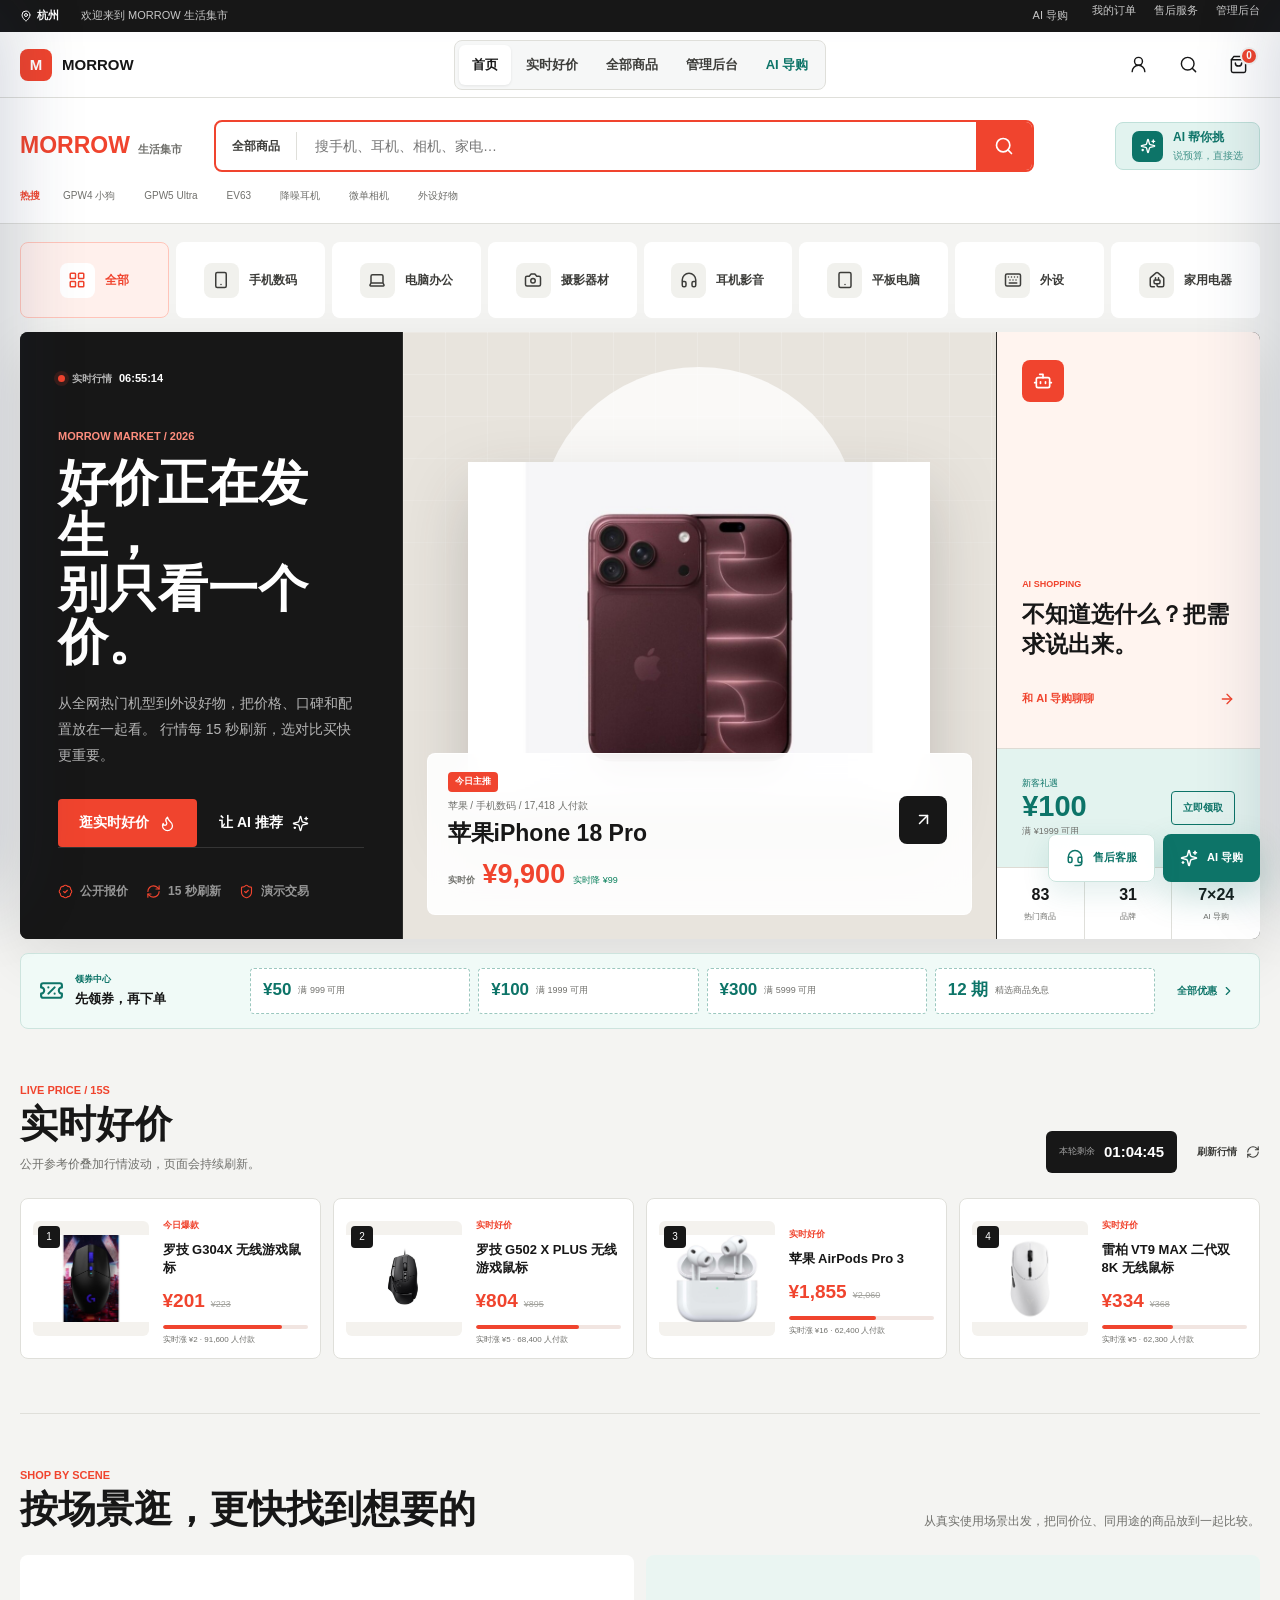
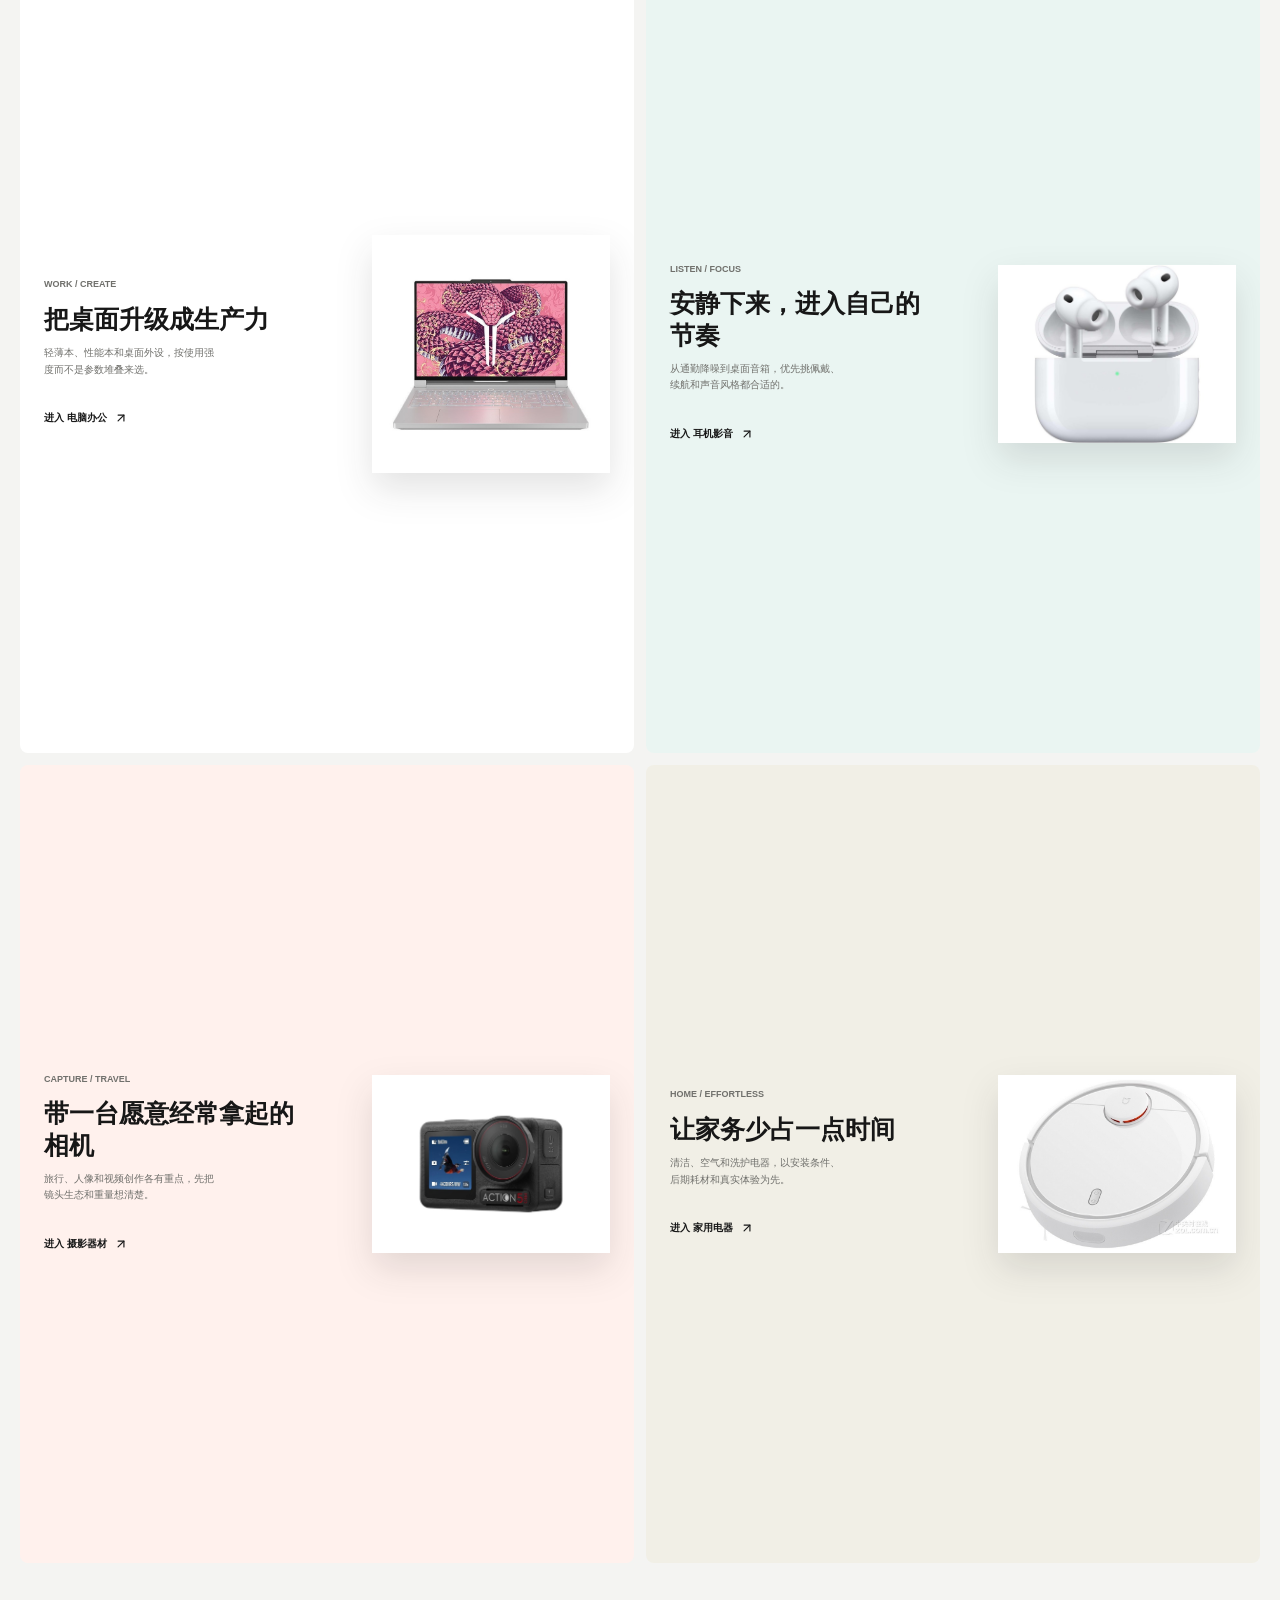
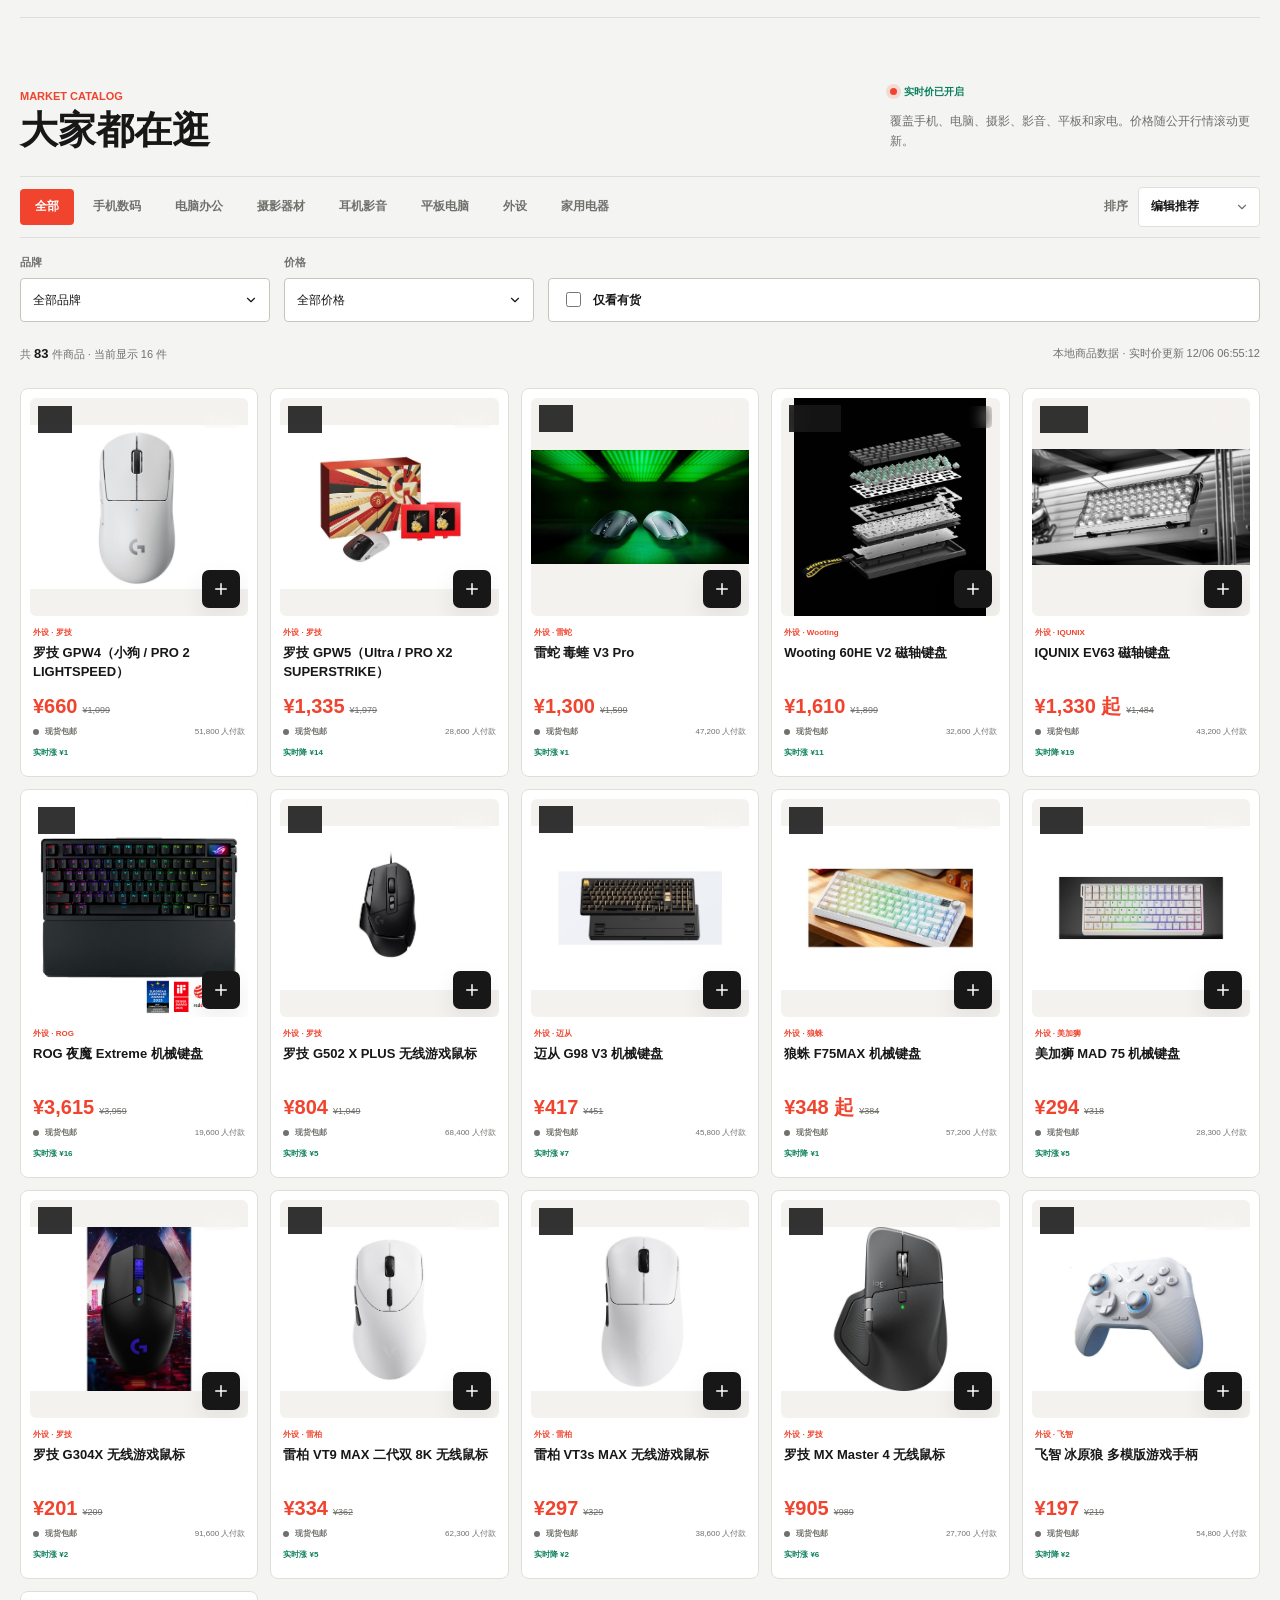
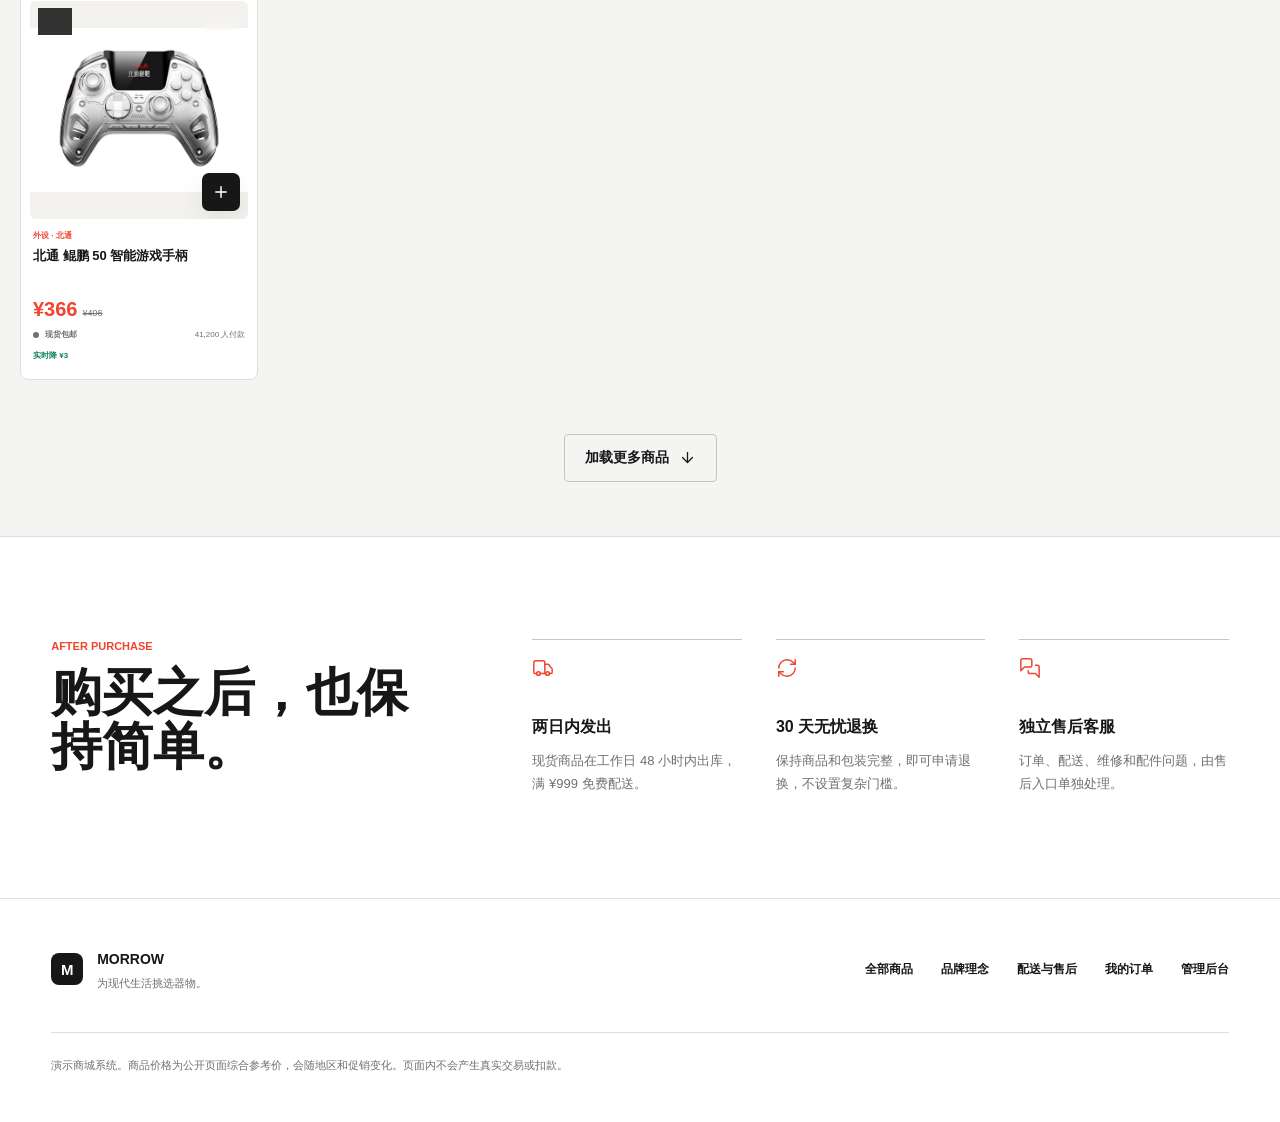
==== commit 4d9d116a: "fix: match practical product names and aliases in catalog search" ====
--- a/index.html
+++ b/index.html
@@ -10,7 +10,7 @@
     <meta name="theme-color" content="#f4f7fb" />
     <title>MORROW 器物商店</title>
     <link rel="icon" href="./assets/favicon.svg" type="image/svg+xml" />
-    <link rel="stylesheet" href="./styles.css?v=20261020-1" />
+    <link rel="stylesheet" href="./styles.css?v=20261020-2" />
   </head>
   <body>
     <a class="skip-link" href="#main-content">跳到主要内容</a>
@@ -459,9 +459,9 @@
 
     <div id="toast-region" class="toast-region" aria-live="polite" aria-atomic="true"></div>
 
-    <script src="./data/catalog.js?v=20261020-1"></script>
+    <script src="./data/catalog.js?v=20261020-2"></script>
     <script src="./assets/vendor/lucide.min.js"></script>
-    <script src="./support.js?v=20261020-1" defer></script>
-    <script src="./app.js?v=20261020-1" defer></script>
+    <script src="./support.js?v=20261020-2" defer></script>
+    <script src="./app.js?v=20261020-2" defer></script>
   </body>
 </html>
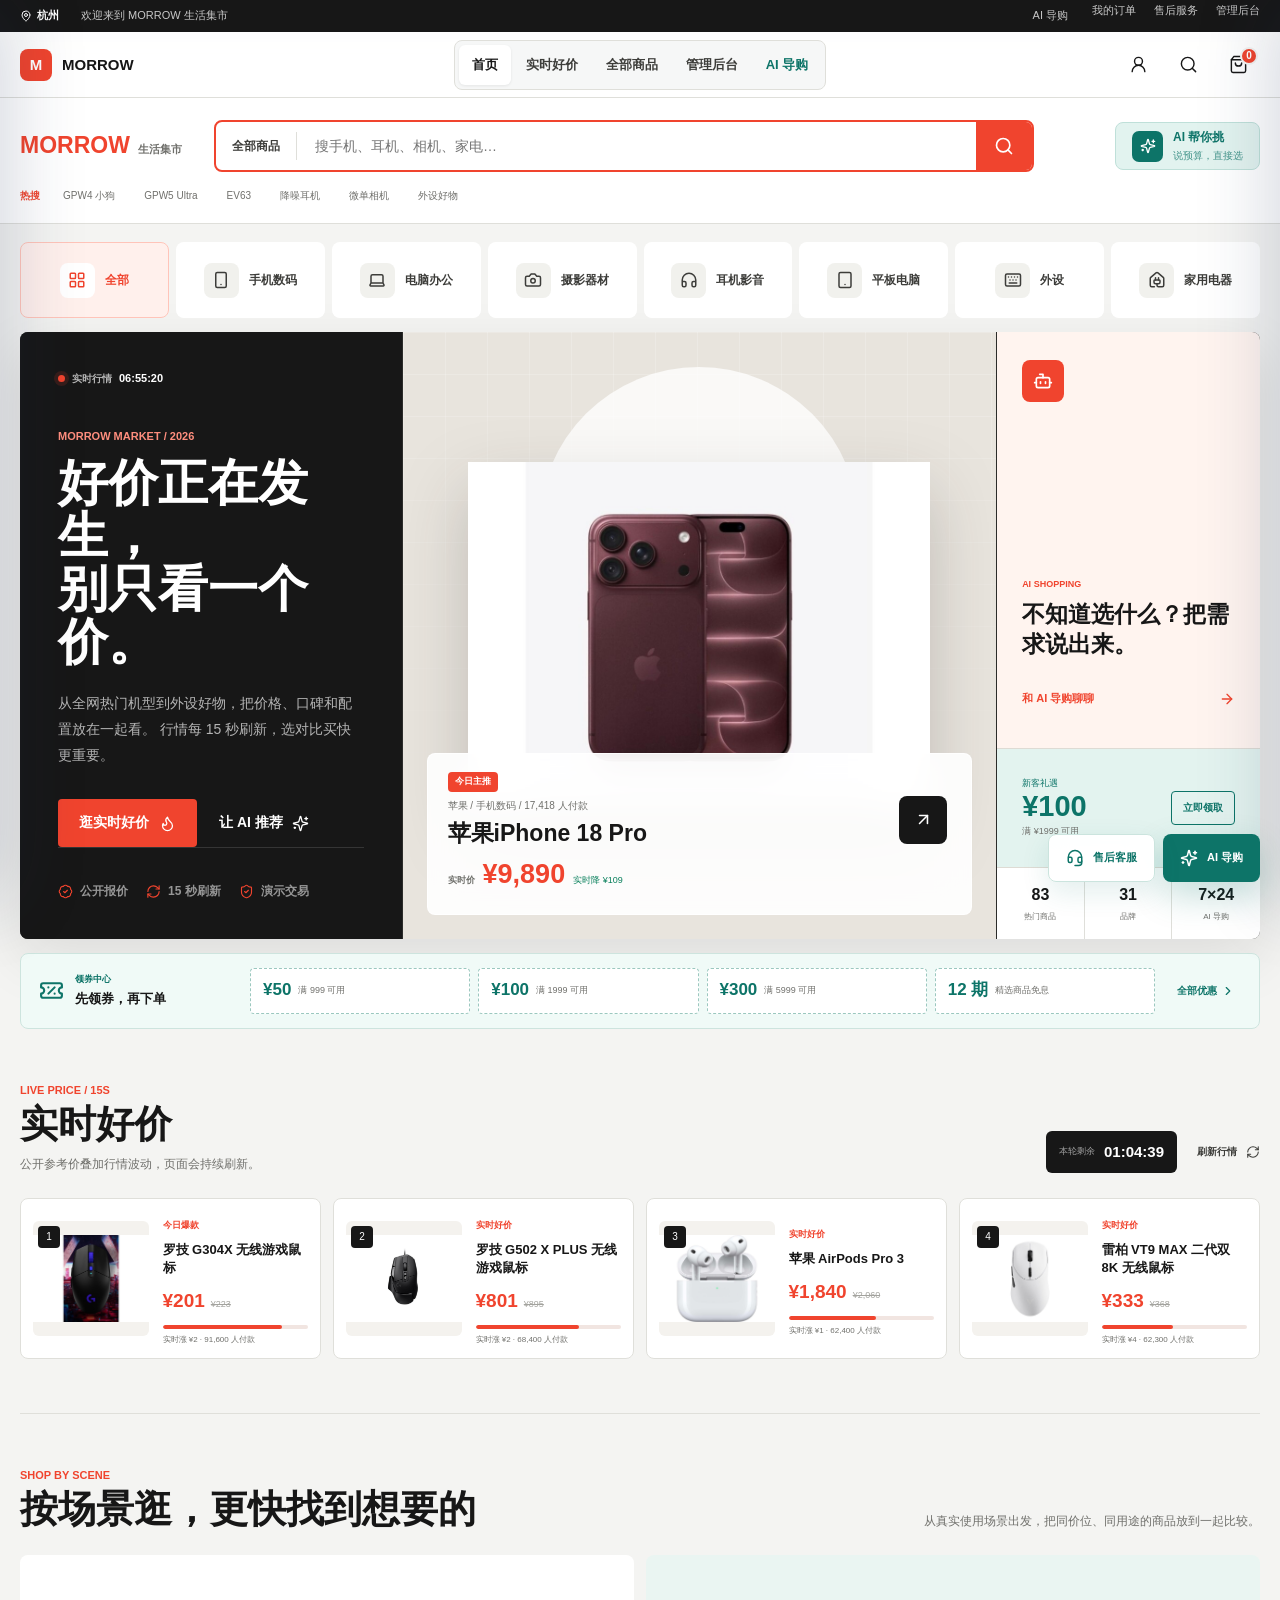
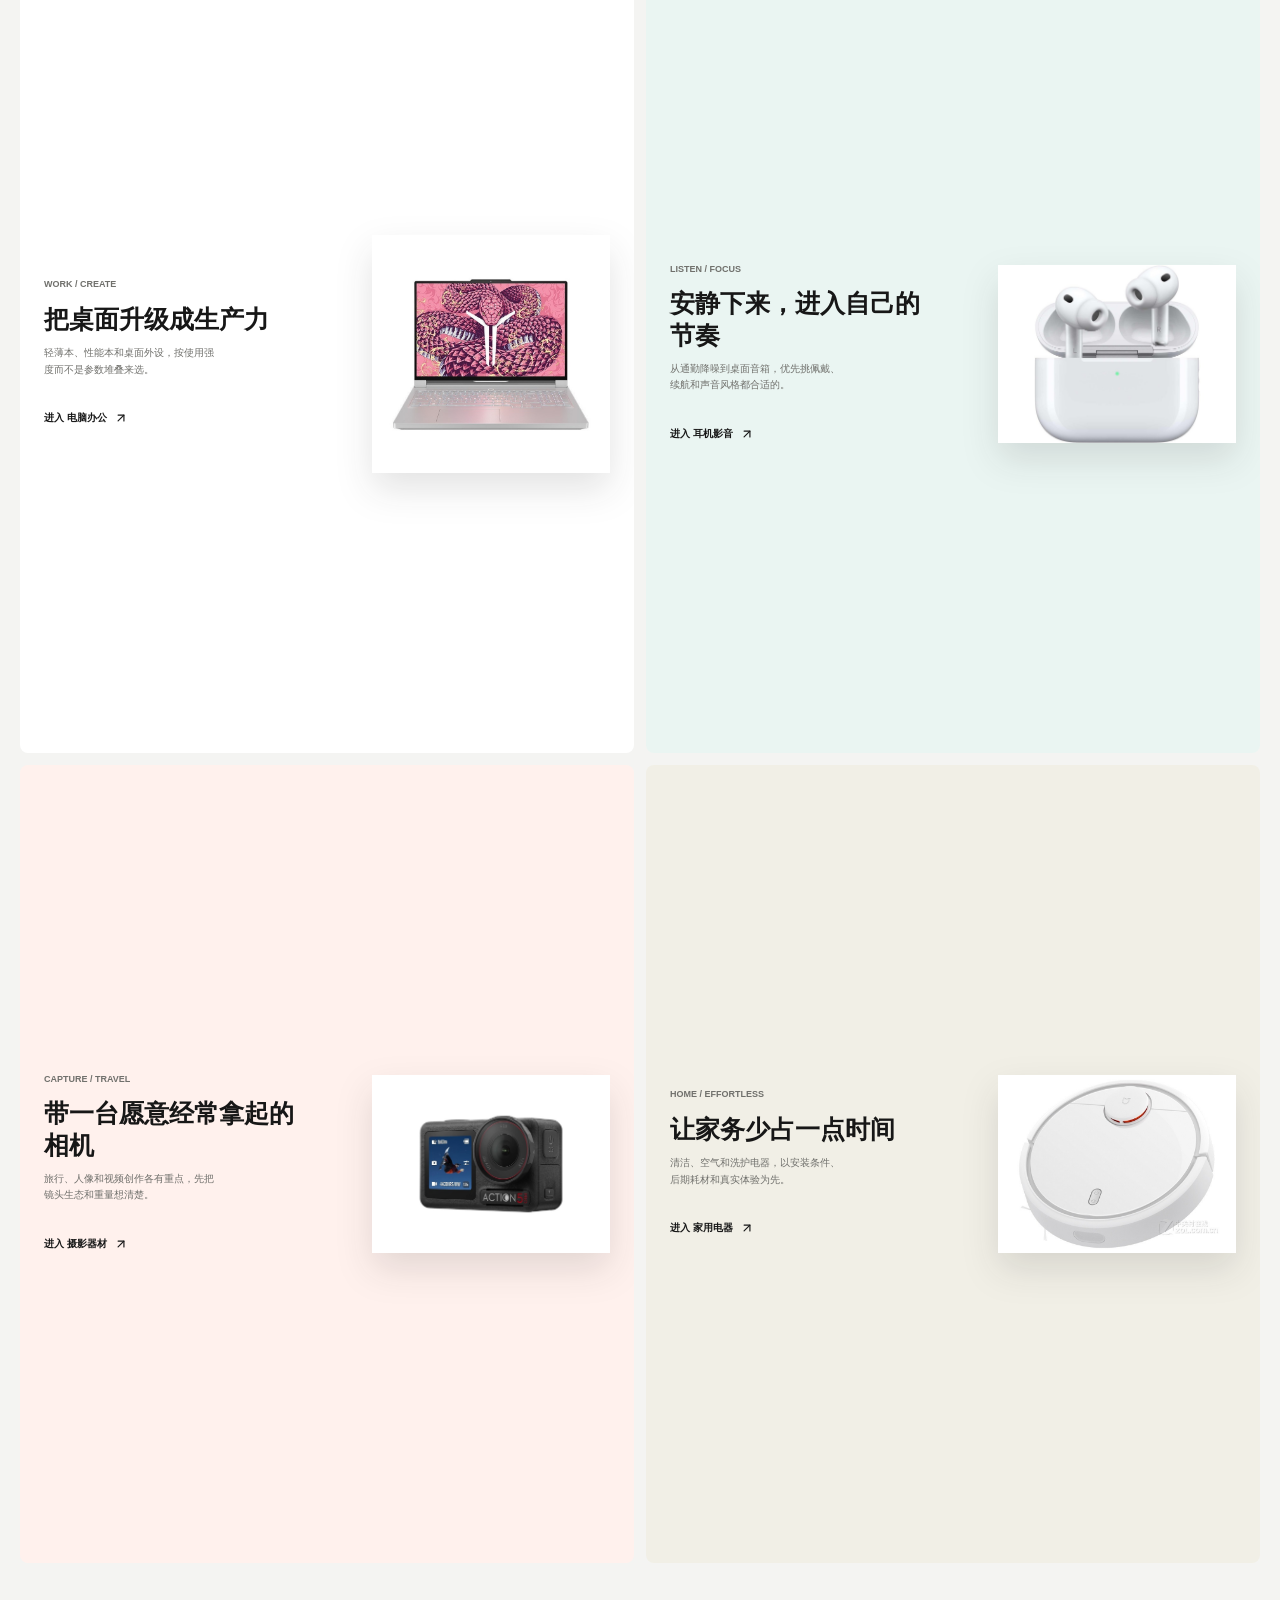
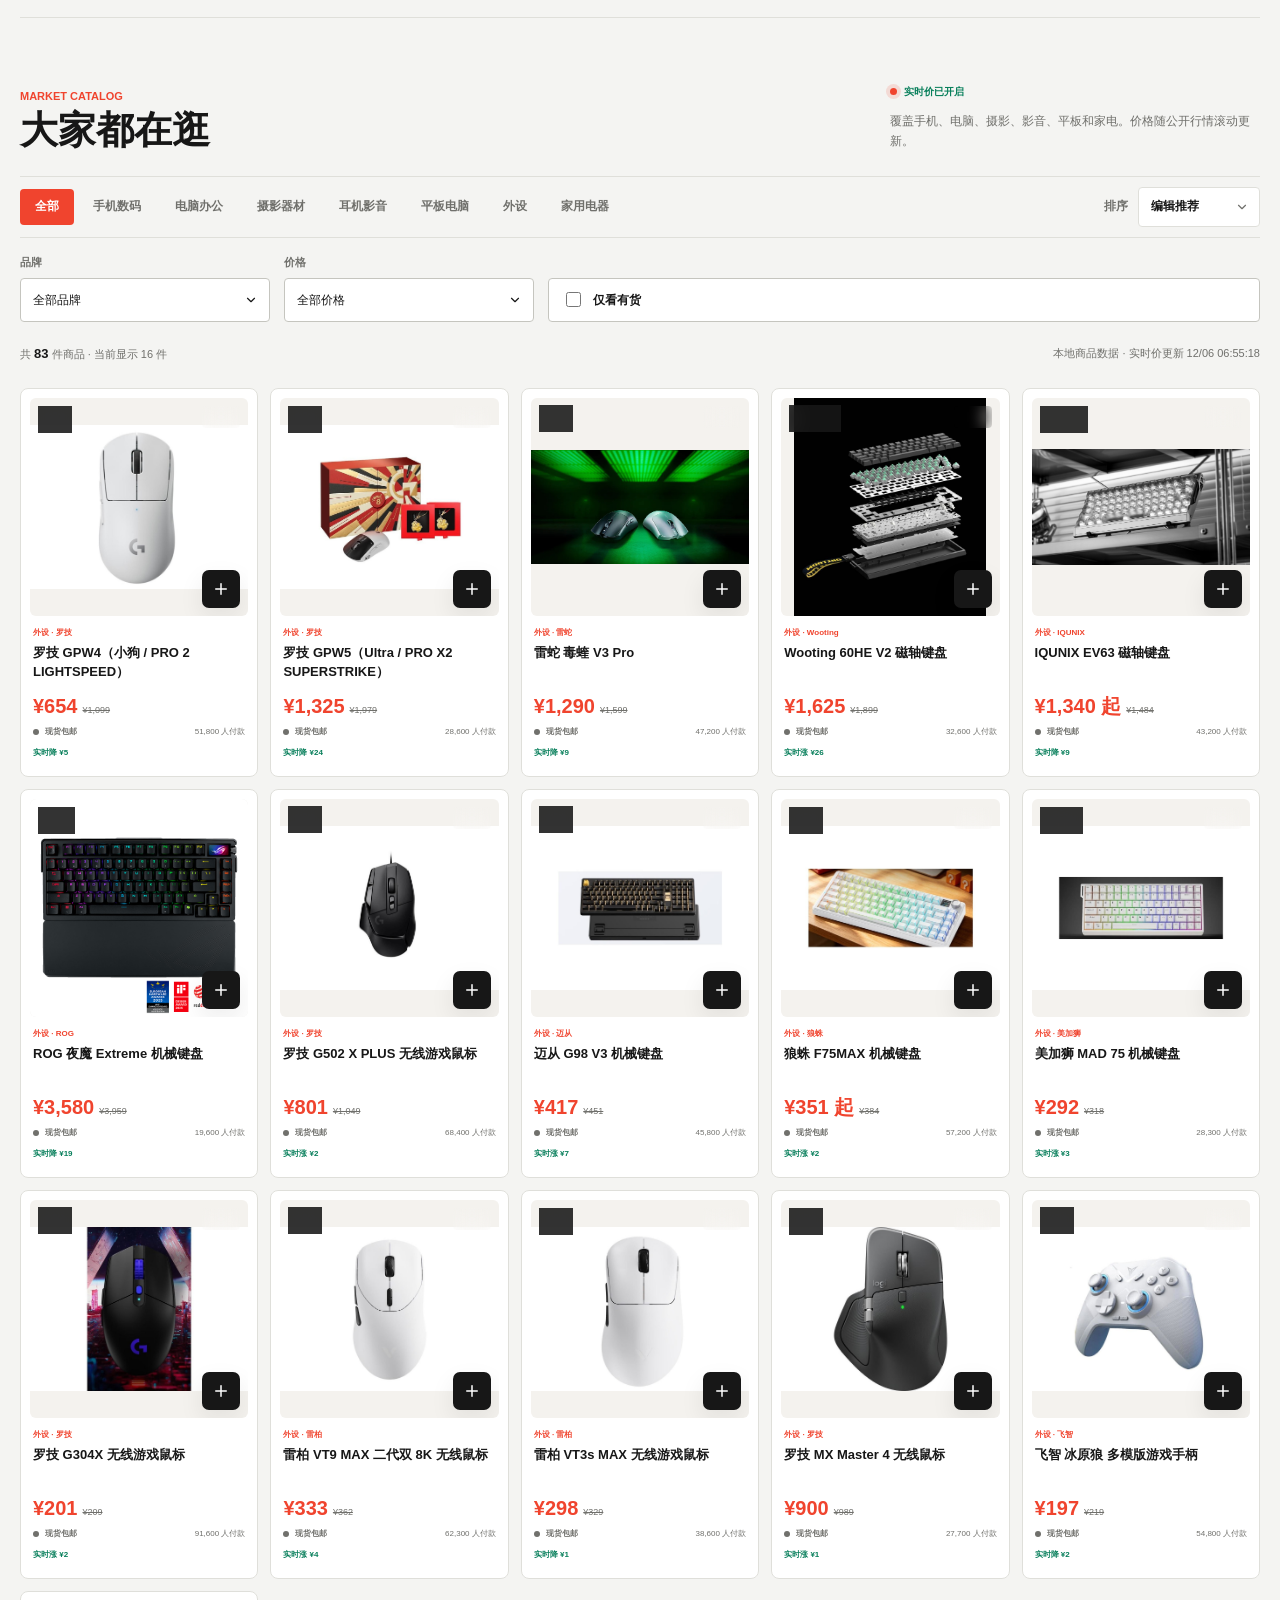
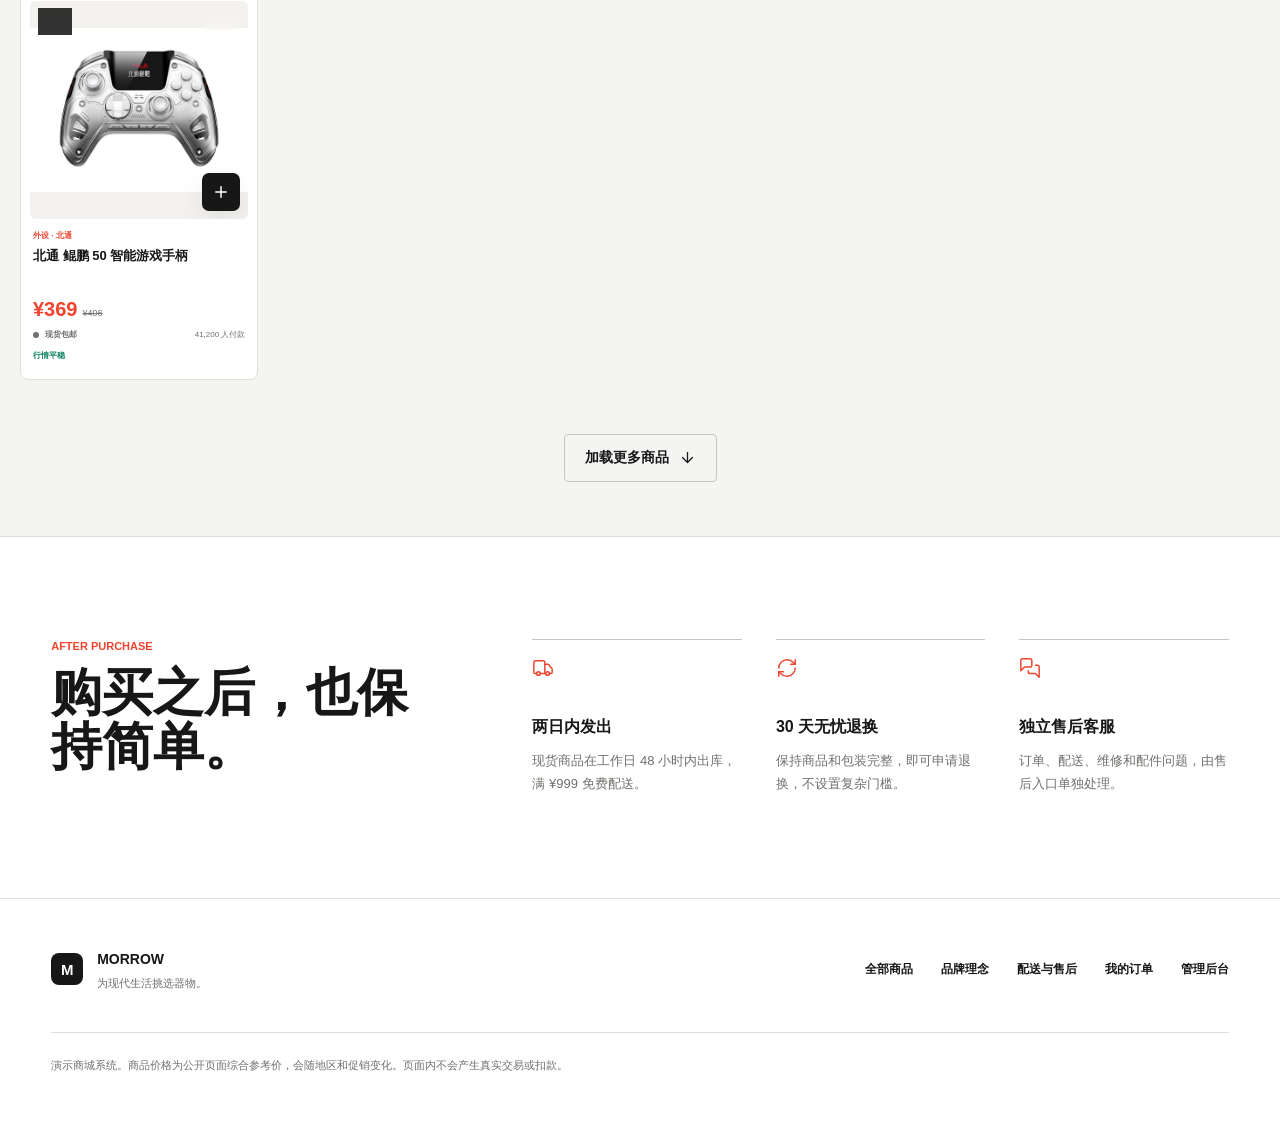
==== commit 3bdae133: "fix: keep AI shopping picks within the requested peripheral type" ====
--- a/index.html
+++ b/index.html
@@ -10,7 +10,7 @@
     <meta name="theme-color" content="#f4f7fb" />
     <title>MORROW 器物商店</title>
     <link rel="icon" href="./assets/favicon.svg" type="image/svg+xml" />
-    <link rel="stylesheet" href="./styles.css?v=20261020-2" />
+    <link rel="stylesheet" href="./styles.css?v=20261020-3" />
   </head>
   <body>
     <a class="skip-link" href="#main-content">跳到主要内容</a>
@@ -459,9 +459,9 @@
 
     <div id="toast-region" class="toast-region" aria-live="polite" aria-atomic="true"></div>
 
-    <script src="./data/catalog.js?v=20261020-2"></script>
+    <script src="./data/catalog.js?v=20261020-3"></script>
     <script src="./assets/vendor/lucide.min.js"></script>
-    <script src="./support.js?v=20261020-2" defer></script>
-    <script src="./app.js?v=20261020-2" defer></script>
+    <script src="./support.js?v=20261020-3" defer></script>
+    <script src="./app.js?v=20261020-3" defer></script>
   </body>
 </html>
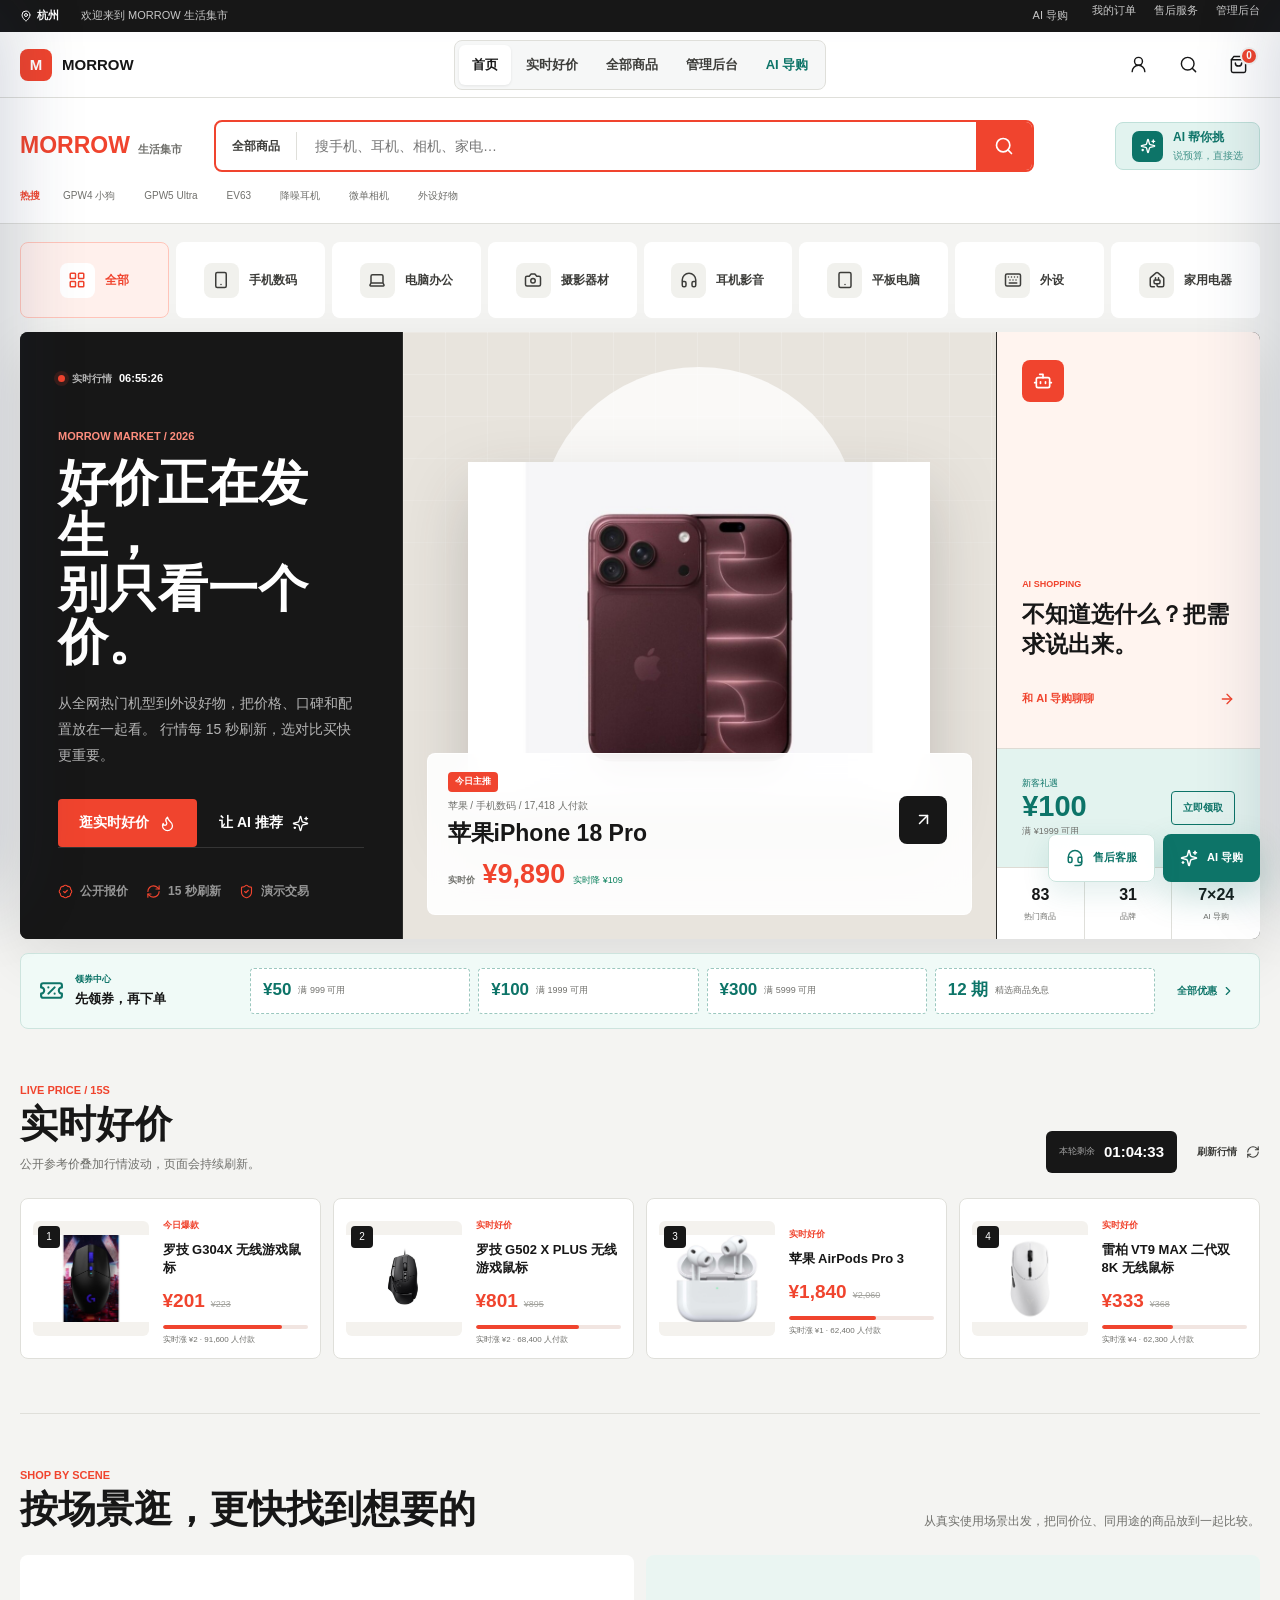
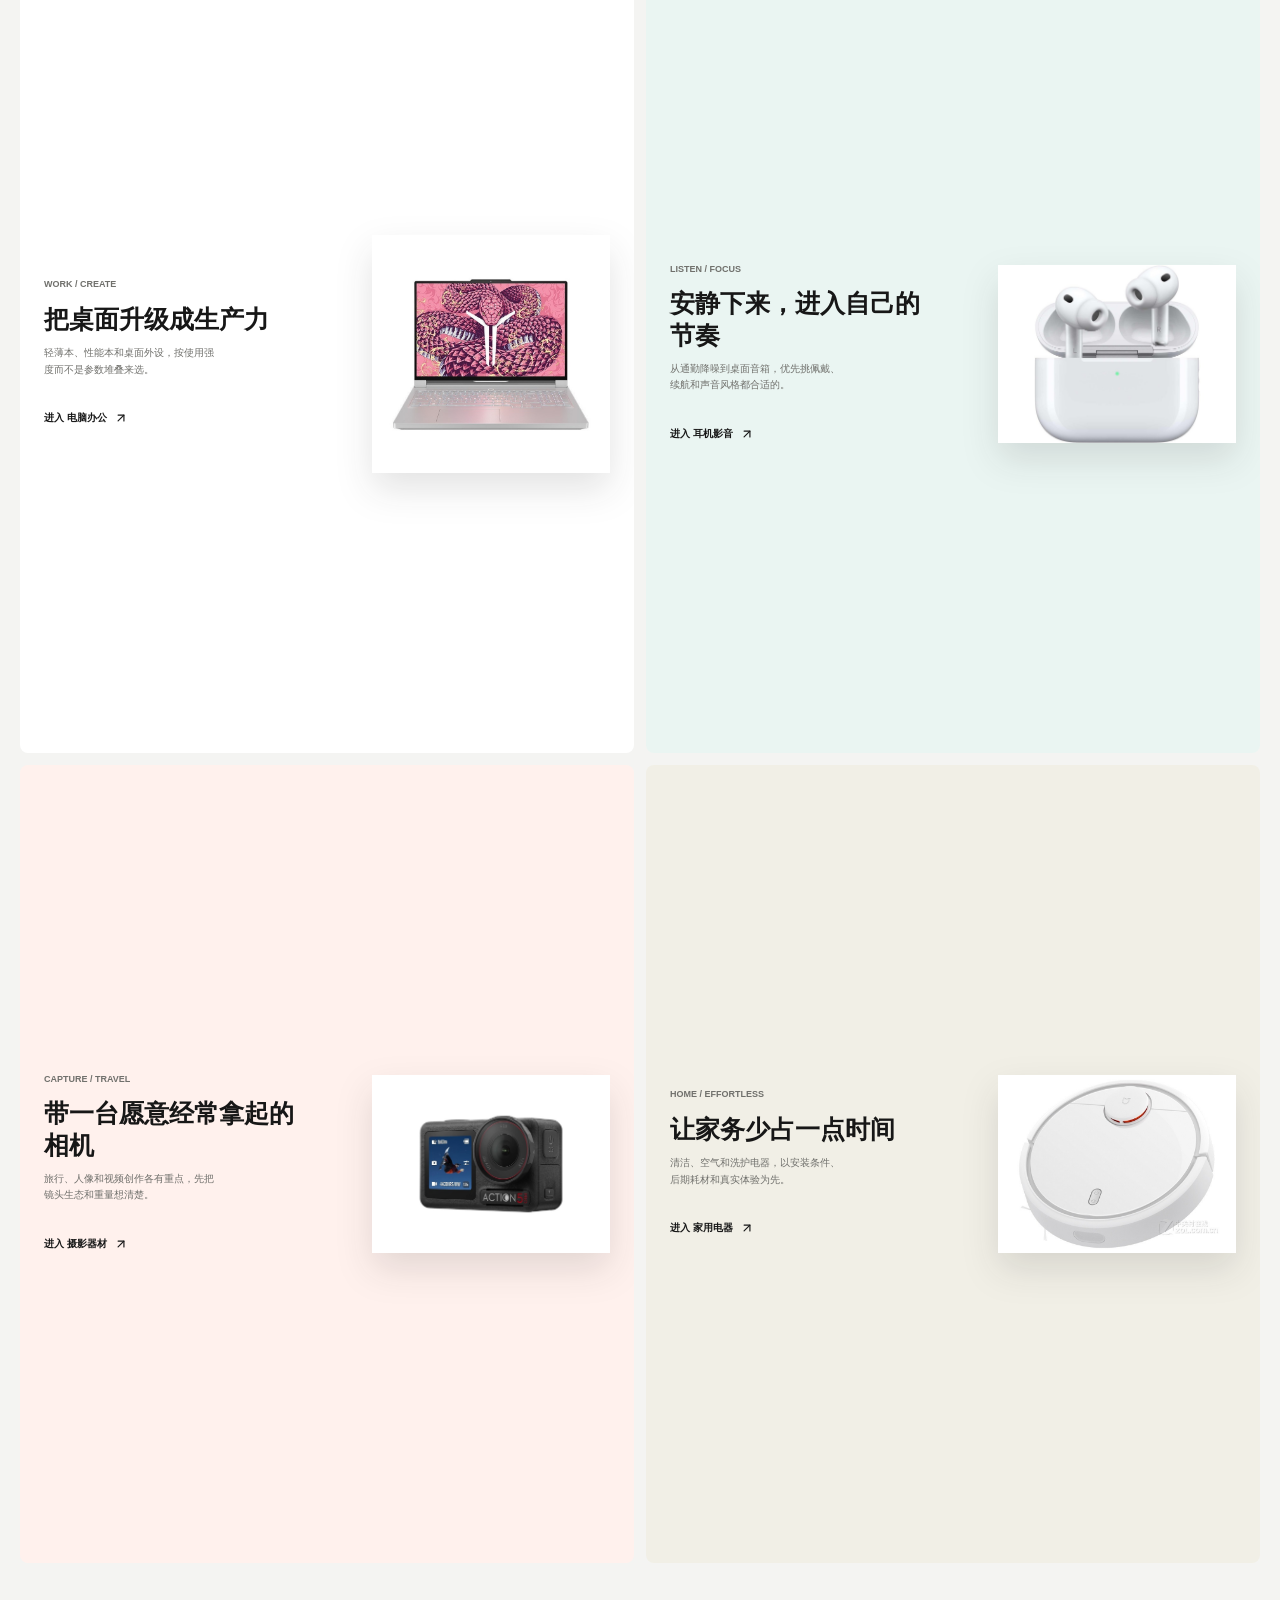
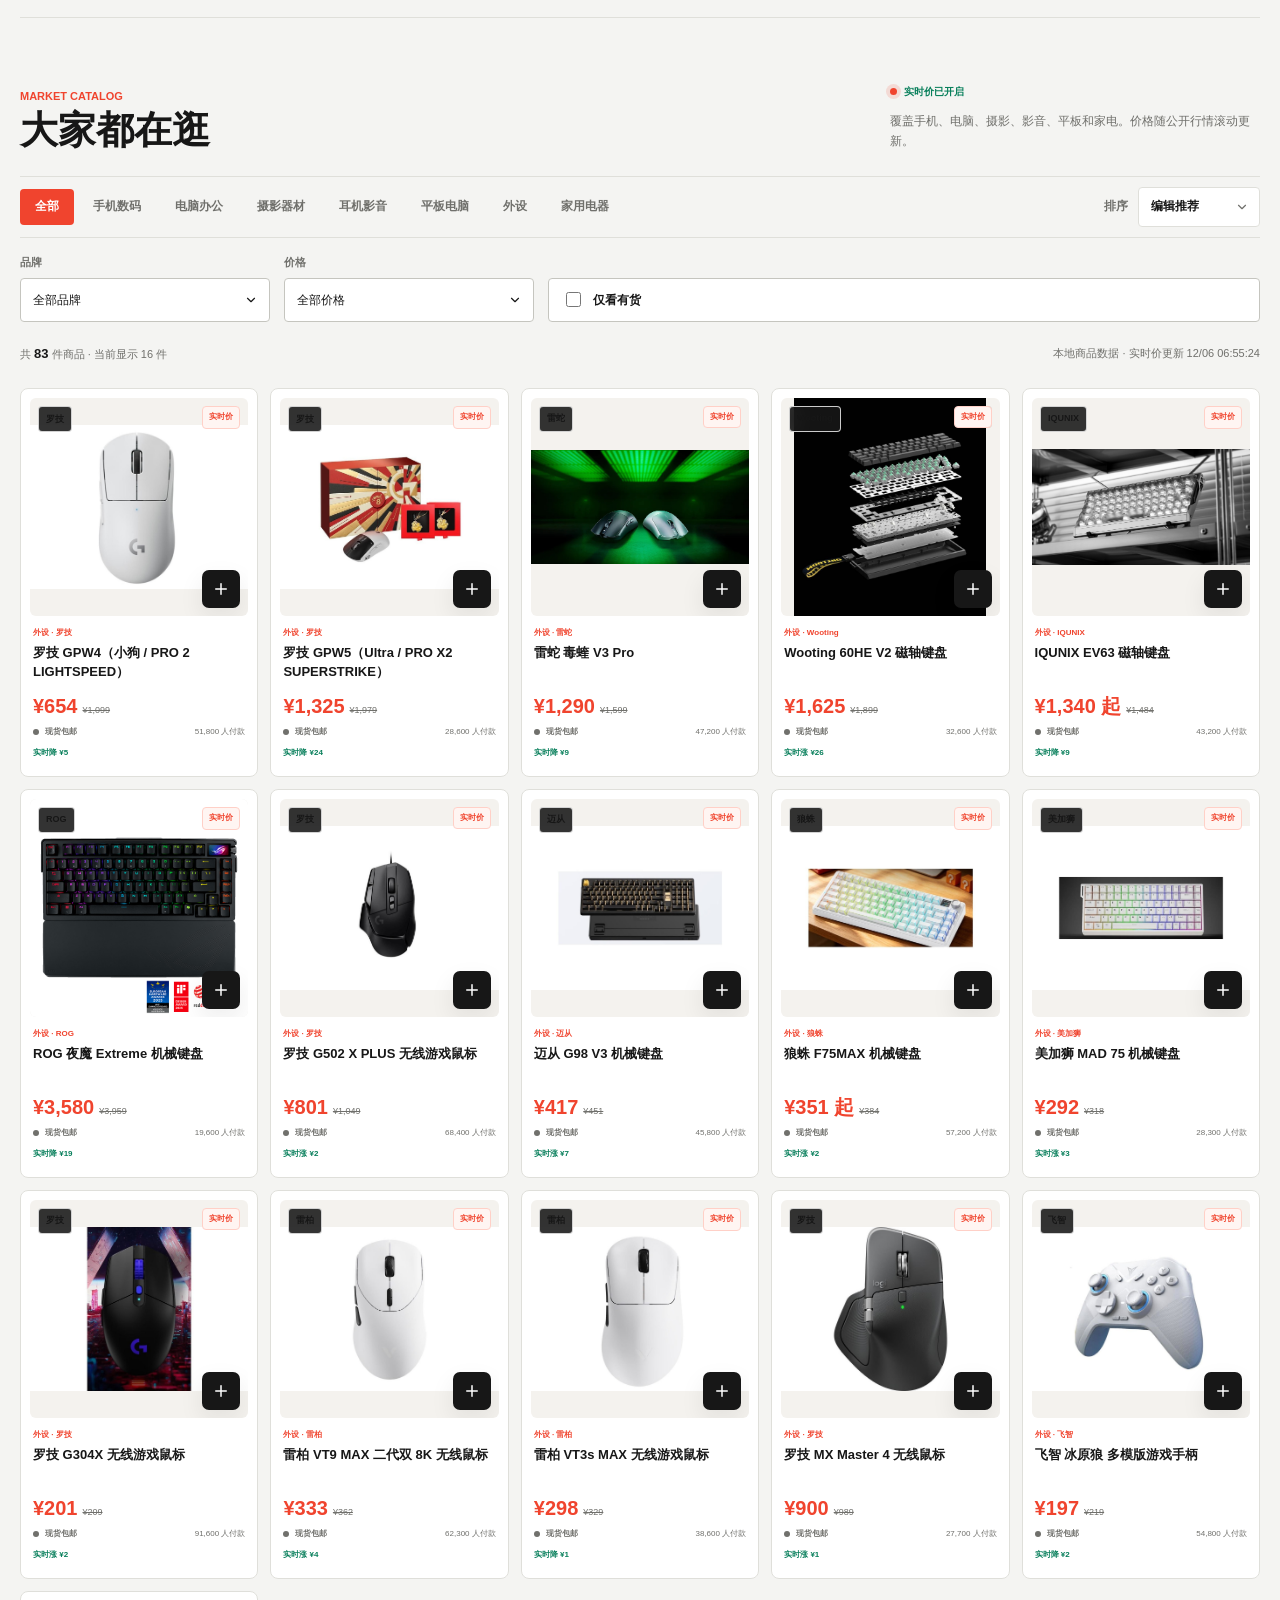
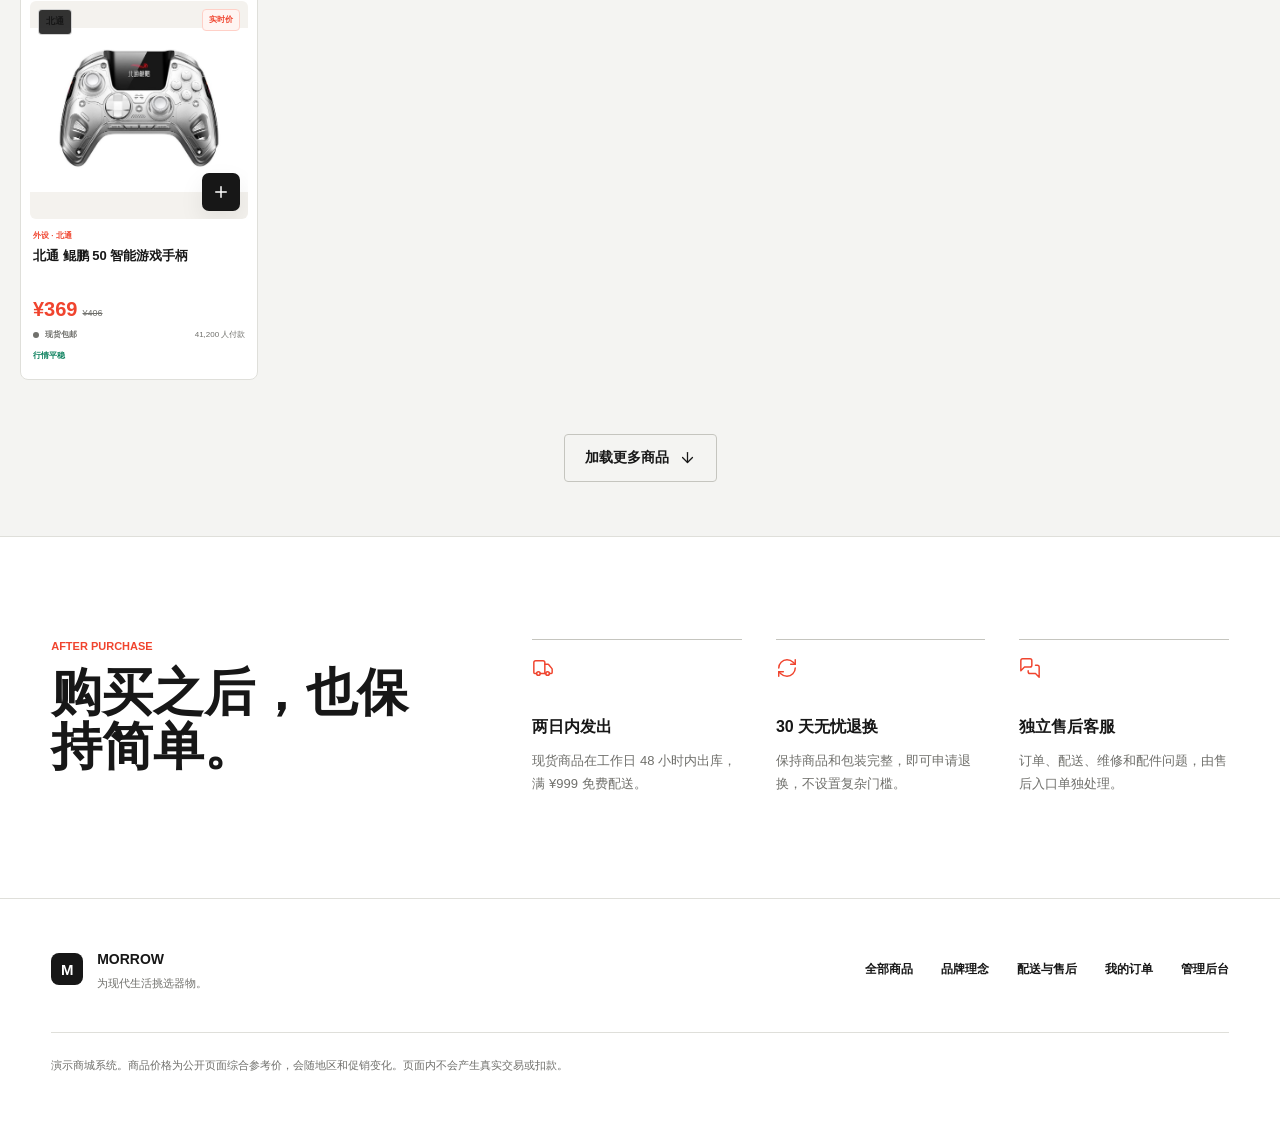
==== commit 4cb05b98: "fix: enforce AI shopping budgets and keep recommendations in category" ====
--- a/index.html
+++ b/index.html
@@ -10,7 +10,7 @@
     <meta name="theme-color" content="#f4f7fb" />
     <title>MORROW 器物商店</title>
     <link rel="icon" href="./assets/favicon.svg" type="image/svg+xml" />
-    <link rel="stylesheet" href="./styles.css?v=20261020-3" />
+    <link rel="stylesheet" href="./styles.css?v=20261020-4" />
   </head>
   <body>
     <a class="skip-link" href="#main-content">跳到主要内容</a>
@@ -459,9 +459,9 @@
 
     <div id="toast-region" class="toast-region" aria-live="polite" aria-atomic="true"></div>
 
-    <script src="./data/catalog.js?v=20261020-3"></script>
+    <script src="./data/catalog.js?v=20261020-4"></script>
     <script src="./assets/vendor/lucide.min.js"></script>
-    <script src="./support.js?v=20261020-3" defer></script>
-    <script src="./app.js?v=20261020-3" defer></script>
+    <script src="./support.js?v=20261020-4" defer></script>
+    <script src="./app.js?v=20261020-4" defer></script>
   </body>
 </html>
